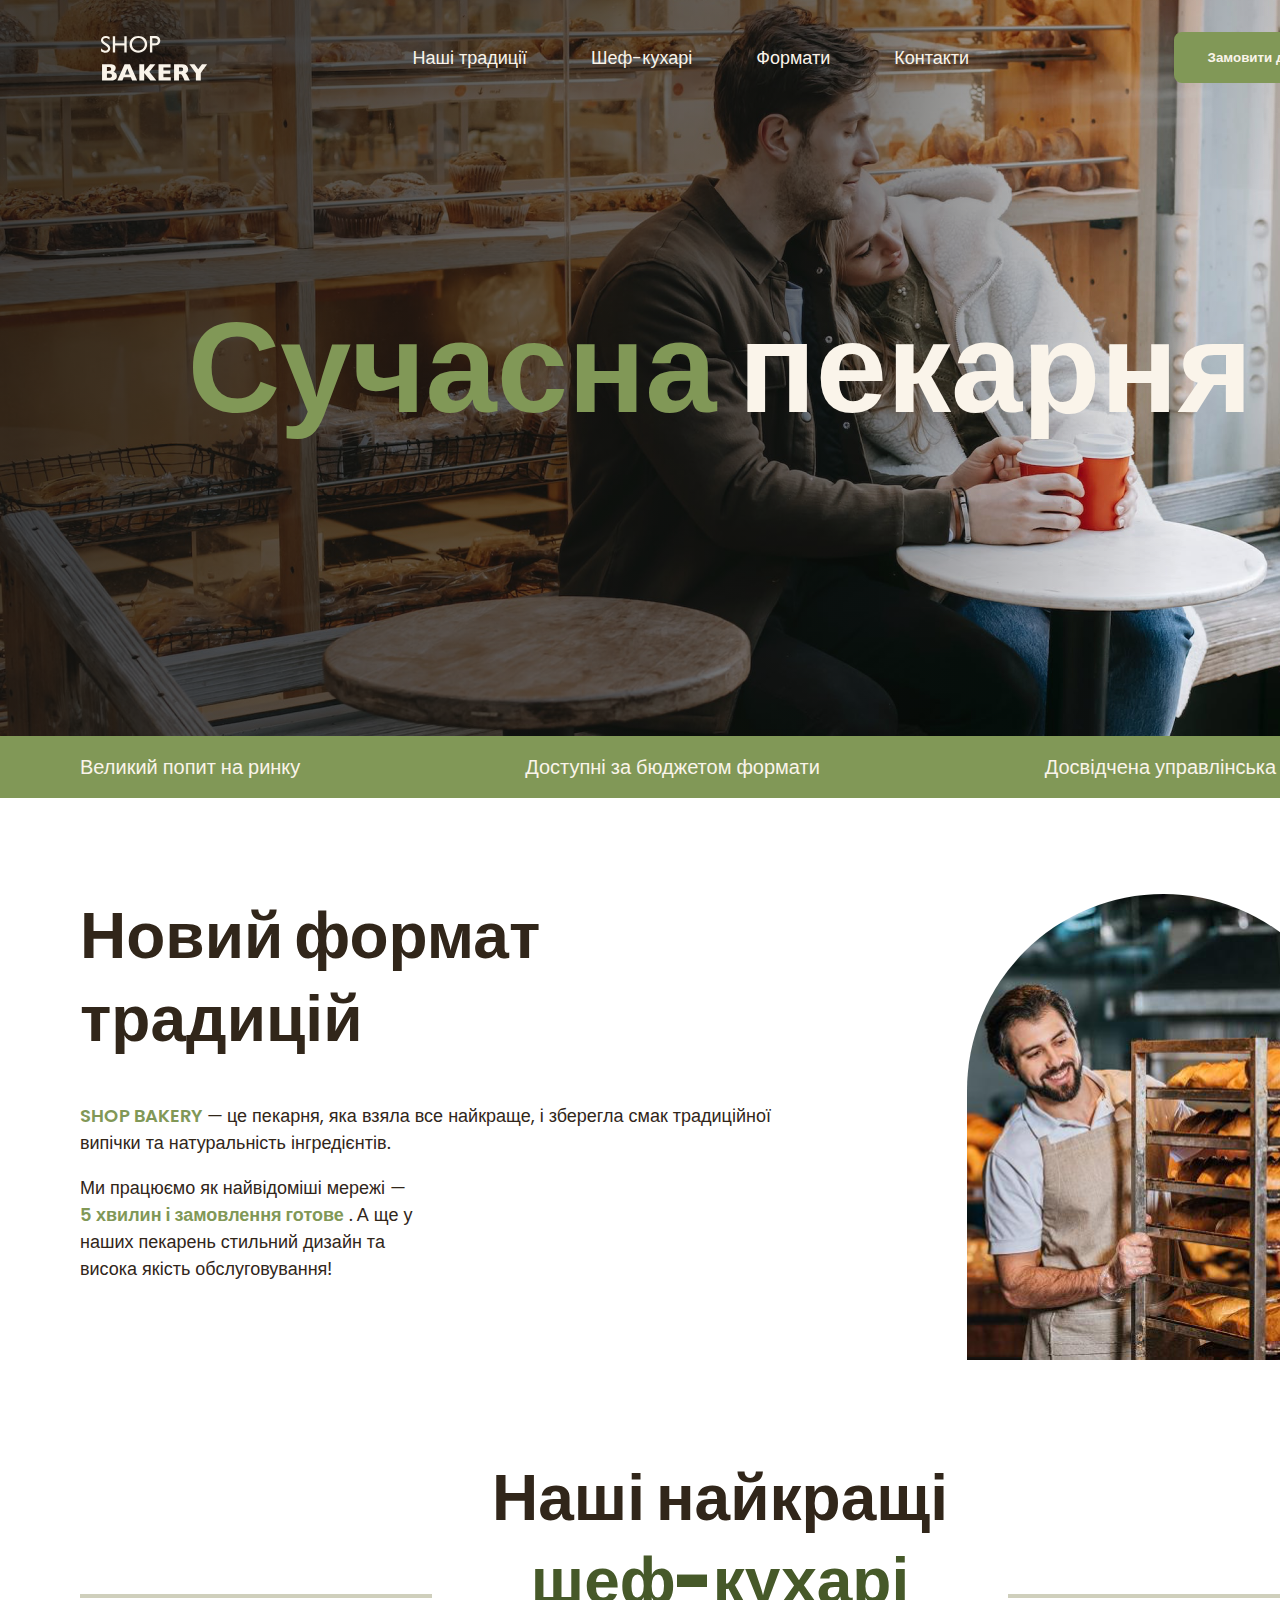
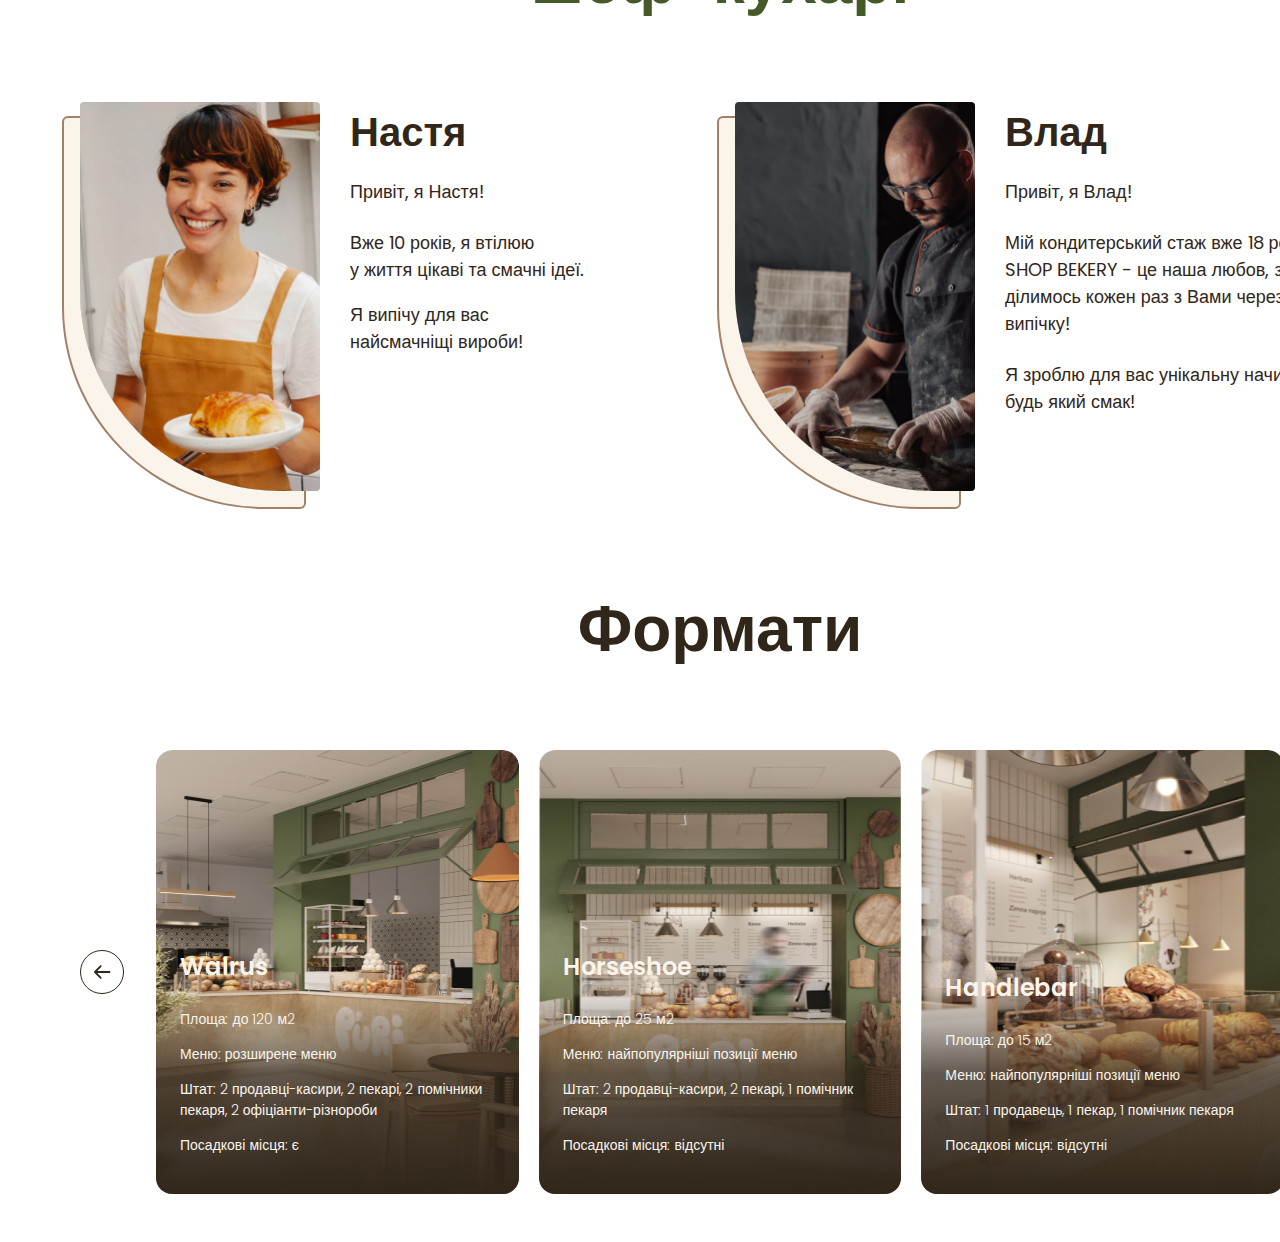
==== index.html @ 6b65de70 "l19 Адаптивность" ====
<!DOCTYPE html>
<html lang="uk">
  <head>
    <meta charset="UTF-8" />
    <meta name="viewport" content="width=device-width, initial-scale=1.0" />
    <title>Сучасна пекарня</title>
    <!-- Styles  -->
    <link rel="stylesheet" href="./css/main.min.css" />
  </head>
  <body>
    <header class="header">
      <div class="container">
        <div class="header__container">
          <nav class="header__nav">
            <a href="/">
              <img src="./images/logo.svg" alt="Логотип Сучmасної пекарні" />
            </a>
            <ul class="header__menu">
              <li>
                <a class="link" href="#traditions-section">Наші традиції</a>
              </li>
              <li><a class="link" href="#chefs-section">Шеф-кухарі</a></li>
              <li><a class="link" href="#format-section">Формати</a></li>
              <li><a class="link" href="#contact-section">Контакти</a></li>
            </ul>
          </nav>
          <button class="header__button button modal-btn-open" type="button">
            Замовити дзвінок
          </button>
          <button class="header__burger menu-btn-open" type="button">
            <svg width="24" height="24">
              <use href="./images/icons.svg#icon-menu"></use>
            </svg>
          </button>
          <div class="mobile-menu">
            <button class="mobile-menu__btn-close menu-btn-close" type="button">
              Close
            </button>
          </div>
        </div>
      </div>
    </header>
    <main>
      <section class="hero-section">
        <div class="container">
          <h1 class="hero-section__title">
            <span class="text-brand">Сучасна</span> пекарня
          </h1>
          <button
            class="hero-section__button button modal-btn-open"
            type="button"
          >
            Замовити дзвінок
          </button>
        </div>
      </section>
      <section class="advantages-section">
        <div class="container">
          <h2 class="visualy-hidden">Наші переваги</h2>
          <ul class="advantages-section__list">
            <li class="advantages-section__item">Великий попит на ринку</li>
            <li class="advantages-section__item">
              Доступні за бюджетом формати
            </li>
            <li class="advantages-section__item">
              Досвідчена управлінська команда
            </li>
          </ul>
        </div>
      </section>
      <section class="traditions-section section" id="traditions-section">
        <div class="container">
          <div class="traditions-section__container">
            <div class="traditions-section__content">
              <h2 class="traditions-section__title section__title">
                Новий формат традицій
              </h2>
              <p>
                <span class="text-brand text-bold text-uppercase"
                  >shop bakery</span
                >
                — це пекарня, яка взяла все найкраще, і зберегла смак
                традиційної випічки та натуральність інгредієнтів.
              </p>
              <p
                class="traditions-section__text traditions-section__text--limited"
              >
                Ми працюємо як найвідоміші мережі —
                <span class="text-brand text-bold"
                  >5 хвилин і замовлення готове</span
                >
                . А ще у наших пекарень стильний дизайн та висока якість
                обслуговування!
              </p>
            </div>
            <img
              class="traditions-section__image"
              srcset="./images/baker-man.jpg 1x, ./images/baker-man@2x.jpg 2x"
              src="./images/baker-man.jpg"
              alt="Чоловік пекар дивиться на батони з посмішкою"
            />
          </div>
        </div>
      </section>

      <section class="chefs-section section" id="chefs-section">
        <div class="container">
          <h2
            class="chefs-section__title section__title section__title--centered"
          >
            Наші найкращі <br />
            <span class="text-brand-dark">шеф-кухарі</span>
          </h2>
          <ul class="chefs-section__list">
            <li class="chefs-section__item">
              <article class="chef-card">
                <img
                  class="chef-card__photo"
                  src="./images/Nastya-chef.jpg"
                  alt="Nastya-chef"
                />
                <div>
                  <h3 class="chef-card__title">Настя</h3>
                  <p class="chef-card__text">Привіт, я Настя!</p>
                  <p>
                    Вже 10 років, я втілюю <br />
                    у життя цікаві та смачні ідеї.
                  </p>
                  <p class="chef-card__text">
                    Я випічу для вас<br />
                    найсмачніщі вироби!
                  </p>
                </div>
              </article>
            </li>

            <li class="chefs-section__item">
              <article class="chef-card">
                <img
                  class="chef-card__photo"
                  src="./images/Vlad-chef.jpg"
                  alt="Vlad-chef"
                />
                <div>
                  <h3 class="chef-card__title">Влад</h3>
                  <p class="chef-card__text">Привіт, я Влад!</p>
                  <p class="chef-card__text">
                    Мій кондитерський стаж вже 18 років. SHOP BEKERY - це наша
                    любов, з якою ми ділимось кожен раз з Вами через нашу
                    випічку!
                  </p>
                  <p class="chef-card__text">
                    Я зроблю для вас унікальну начинку на будь який смак!
                  </p>
                </div>
              </article>
            </li>
          </ul>
        </div>
      </section>
      <section class="formats-section section" id="formats-section">
        <div class="container">
          <h2
            class="formats-section__title section__title section__title--centered"
          >
            Формати
          </h2>
          <div class="formats-section__container">
            <button class="carousel-button" type="button">
              <svg class="carousel-arrow" wigth="32" height="40">
                <use href="./images/icons.svg#icon-arrow"></use>
              </svg>
            </button>
            <ul class="formats-section__list">
              <li class="formats-section__item">
                <article class="format-card">
                  <div class="format-card__container">
                    <img
                      class="format-card__image"
                      src="./images/walrus-format.jpg"
                      alt="walrus-format"
                    />
                  </div>
                  <h3 class="format-card__title" lang="en">Walrus</h3>
                  <div class="format-card__text">
                    <p>Площа: до 120 м2</p>
                    <p>Меню: розширене меню</p>
                    <p>
                      Штат: 2 продавці-касири, 2 пекарі, 2 помічники пекаря, 2
                      офіціанти-різнороби
                    </p>
                    <p>Посадкові місця: є</p>
                  </div>
                </article>
              </li>
              <li class="formats-section__item">
                <article class="format-card">
                  <img
                    class="format-card__image"
                    src="./images/Horseshoe-format.jpg"
                    alt="Horseshoe-format"
                  />
                  <h3 class="format-card__title" lang="en">Horseshoe</h3>
                  <div class="format-card__text">
                    <p>Площа: до 25 м2</p>
                    <p>Меню: найпопулярніші позиції меню</p>
                    <p>Штат: 2 продавці-касири, 2 пекарі, 1 помічник пекаря</p>
                    <p>Посадкові місця: відсутні</p>
                  </div>
                </article>
              </li>
              <li class="formats-section__item">
                <article class="format-card">
                  <img
                    class="format-card__image"
                    src="./images/Handlebar-format.jpg"
                    alt="Handlebar-format"
                  />
                  <h3 class="format-card__title" lang="en">Handlebar</h3>
                  <div class="format-card__text">
                    <p>Площа: до 15 м2</p>
                    <p>Меню: найпопулярніші позиції меню</p>
                    <p>Штат: 1 продавець, 1 пекар, 1 помічник пекаря</p>
                    <p>Посадкові місця: відсутні</p>
                  </div>
                </article>
              </li>
            </ul>
            <button class="carousel-button next" type="button">
              <svg class="carousel-arrow">
                <use href="./images/icons.svg#icon-arrow"></use>
              </svg>
            </button>
          </div>
        </div>
      </section>
      <!-- <section class="contact-section section" id="contact-section">
        <div class="container">
          <div class="contact-section__container">
            <div class="contact-section__form">
              <h2 class="contact-section__title section__title">
                Приєднуйся до мережі пекарен
              </h2>
              <p>Заповни форму, щоб ми звʼязались з тобою!</p>
              <form name="contact-form" autocomplete="off">
                <div class="contact-section__form-field input">
                  <label class="input__label visualy-hidden" for="user-name"
                    >Ім'я</label
                  >
                  <input
                    class="input__control"
                    type="text"
                    name="user-name"
                    id="user-name"
                    placeholder="Ім'я"
                    required
                  />
                </div>
                <div class="contact-section__form-field input">
                  <label class="input__label visualy-hidden" for="user-tel"
                    >Телефон</label
                  >
                  <input
                    class="input__control"
                    type="tel"
                    name="user-tel"
                    id="user-tel"
                    placeholder="Телефон"
                    required
                  />
                </div>

                <div class="contact-section__form-field input">
                  <label class="input__label visualy-hidden" for="user-email"
                    >Електронна пошта</label
                  >
                  <input
                    class="input__control"
                    type="email"
                    name="user-email"
                    id="user-email"
                    placeholder="Електронна пошта"
                    required
                  />
                </div>

                <button class="contact-section__button button" type="submit">
                  Замовити дзвінок
                </button>
                <p class="form-terms">
                  Натискаючи на кнопку я погоджуюсь з
                  <a class="form-terms__link" href="#"
                    >політикою конфіденційності</a
                  >
                </p>
              </form>
            </div>
            <iframe
              class="contact-section__map"
              src="https://www.google.com/maps/embed?pb=!1m18!1m12!1m3!1d2540.1640531314047!2d30.491233500000003!3d50.4566697!2m3!1f0!2f0!3f0!3m2!1i1024!2i768!4f13.1!3m3!1m2!1s0x40d4ce637bfe1717%3A0x5370c2254ad1b952!2z0LLRg9C70LjRhtGPINCh0ZbRh9C-0LLQuNGFINCh0YLRgNGW0LvRjNGG0ZbQsiwgNTQsINCa0LjRl9CyLCAwMjAwMA!5e0!3m2!1suk!2sua!4v1704714041042!5m2!1suk!2sua"
              width="603"
              height="595"
              style="border: 0"
              allowfullscreen=""
              loading="lazy"
              referrerpolicy="no-referrer-when-downgrade"
            ></iframe>
          </div>
        </div>
      </section> -->
    </main>
    <!-- <footer class="footer">
      <div class="container">
        <div class="footer-container">
          <nav class="footer-nav">
            <div class="footer-logo">
              <a href="#">
                <img src="./images/logo.svg" alt="Логотип Сучасної пекарні" />
              </a>
            </div>

            <ul class="footer-menu">
              <li>
                <a class="link" href="#traditions-section">Наші традиції</a>
              </li>
              <li><a class="link" href="#chefs-section">Шеф-кухарі</a></li>
              <li><a class="link" href="#format-section">Формати</a></li>
              <li><a class="link" href="#contact-section">Контакти</a></li>
            </ul>
          </nav>
          <address class="footer-address">
            <ul class="addres-list">
              <li>
                <a class="address-link" href="tel:+380960000007"
                  >+ 38 (096) 000 00 07</a
                >
              </li>
              <li>
                <a class="address-link" href="mailto:shopbakery@gmail.com"
                  >shopbakery@gmail.com</a
                >
              </li>
              <li>
                <a
                  class="address-link"
                  href="https://maps.app.goo.gl/PXU4t8xw4xwvBnFk7"
                  target="_blank"
                >
                  Україна, м. Київ, вул. Січових Стрільців 54
                </a>
              </li>
              <li>
                <a href="#">
                  <svg class="adress-icon" width="32" height="32">
                    <use href="./images/icons.svg#icon-facebook"></use>
                  </svg>
                </a>
                <a href="#">
                  <svg class="adress-icon" width="32" height="32">
                    <use href="./images/icons.svg#icon-instagram"></use>
                  </svg>
                </a>
              </li>
            </ul>
            <div class="address-info">
              <a class="address-link" href="#" target="_blank"
                >Політика конфіденційності</a
              >
              <p class="addres-copyright">&copy; 2022 Дані захищені</p>
            </div>
          </address>
        </div>
      </div>
    </footer> -->

    <div class="backdrop is-hidden">
      <div class="modal">
        <button class="modal__btn-close modal-btn-close" type="button">
          Close
        </button>
        <h2>Замовити дзвінок</h2>
        <p>Залишіть заявку та наш спеціаліст зв'яжеться з Вами!</p>
        <form name="modal-form" autocomplete="off">
          <div class="modal__form-field input">
            <label class="input__label visualy-hidden" for="user-name"
              >Ім'я</label
            >
            <input
              class="input__control"
              type="text"
              name="user-name"
              id="user-name"
              placeholder="Ім'я"
              required
            />
          </div>
          <div class="modal__form-field input">
            <label class="input__label visualy-hidden" for="user-tel"
              >Телефон</label
            >
            <input
              class="input__control"
              type="tel"
              name="user-tel"
              id="user-tel"
              placeholder="Телефон"
              required
              pattern="^\+[0-9]{12}"
            />
          </div>

          <div class="modal__form-field input">
            <label class="input__label visualy-hidden" for="user-email"
              >Електронна пошта</label
            >
            <input
              class="input__control"
              type="email"
              name="user-email"
              id="user-email"
              placeholder="Електронна пошта"
              required
            />
          </div>

          <button class="modal__button button" type="submit">
            Замовити дзвінок
          </button>
          <p class="form-terms">
            Натискаючи на кнопку я погоджуюсь з
            <a class="form-terms__link" href="#">політикою конфіденційності</a>
          </p>
        </form>
      </div>
    </div>
    <script src="./js/modal.js"></script>
    <script src="./js/mobile-menu.js"></script>
    <script src="./js/formats-slider.js"></script>
  </body>
</html>
<!-- Образец checkbox
          <div class="checkbox">
            <input
              class="checkbox-input visualy-hidden"
              type="checkbox"
              id="terms-conditions"
              name="terms-conditions"
            />
            <label class="checkbox-label" for="terms-conditions"
              >Я точно погоджуюсь з політикою конфіденційності
            </label>
          </div> -->
---- css/main.min.css ----
@font-face{font-display:swap;font-family:"Poppins";font-weight:300;src:url("../fonts/poppins-v20-latin-300.woff2") format("woff2")}@font-face{font-display:swap;font-family:"Poppins";font-weight:400;src:url("../fonts/poppins-v20-latin-regular.woff2") format("woff2")}@font-face{font-display:swap;font-family:"Poppins";font-weight:600;src:url("../fonts/poppins-v20-latin-600.woff2") format("woff2")}@font-face{font-display:swap;font-family:"Poppins";font-weight:900;src:url("../fonts/poppins-v20-latin-900.woff2") format("woff2")}.text-brand{color:var(--color-brand-normal)}.text-brand-dark{color:var(--color-brand-dark)}.text-bold{font-weight:600}.text-uppercase{text-transform:uppercase}.visualy-hidden{position:absolute;left:-10000px;top:auto;width:1px;height:1px;overflow:hidden}:root{--color-brand-normal: #819857;--color-brand-light: #cfcfbc;--color-brand-dark: #465929;--color-primary-dark: #31261a;--color-primary-light: #faf4ea;--color-secondary-dark: #a18268}*,*::after,*::before{-webkit-box-sizing:border-box;box-sizing:border-box}body{color:var(--color-primary-dark);border-color:var(--color-primary-light);font-family:"Poppins",sans-serif;font-size:16px;font-weight:300;line-height:1.5;margin:0}body img{display:block;max-width:100%;height:auto}@media screen and (min-width: 1280px){body{font-size:18px;font-weight:400}}h1,h2,h3,h4,h5,h6,p{margin-top:0}a{display:inline-block}address{font-style:normal}ul{list-style-type:none;padding:0;margin:0}.button{display:block;padding:16px 32px;color:var(--color-primary-light);font-weight:600;background-color:var(--color-brand-normal);border:2px solid var(--color-brand-normal);border-radius:8px;cursor:pointer}.button:hover{color:var(--color-brand-dark);background-color:var(--color-primary-light)}@media screen and (min-width: 768px){.button{padding:16px 32px}}.carousel-button{width:44px;height:44px;display:-webkit-box;display:-ms-flexbox;display:flex;-webkit-box-align:center;-ms-flex-align:center;align-items:center;-webkit-box-pack:center;-ms-flex-pack:center;justify-content:center;-ms-flex-negative:0;flex-shrink:0;fill:var(--color-primary-dark);background-color:rgba(0,0,0,0);border-radius:50%;border:1px solid var(--color-primary-dark);cursor:pointer;padding:0}.carousel-button:hover{fill:var(--color-primary-light);background-color:var(--color-primary-dark)}.carousel-button.next{-webkit-transform:rotate(0.5turn);transform:rotate(0.5turn)}.chef-card{display:-webkit-box;display:-ms-flexbox;display:flex;-webkit-box-align:start;-ms-flex-align:start;align-items:flex-start;gap:16px}@media screen and (min-width: 1280px){.chef-card{gap:30px}}.chef-card__photo{width:140px;border-radius:4px 4px 4px 200px;-webkit-box-shadow:-10px 10px 0 0 var(--color-primary-light),-10px 10px 0 2px var(--color-secondary-dark);box-shadow:-10px 10px 0 0 var(--color-primary-light),-10px 10px 0 2px var(--color-secondary-dark)}@media screen and (min-width: 1280px){.chef-card__photo{width:240px;-webkit-box-shadow:-16px 16px 0 0 var(--color-primary-light),-16px 16px 0 2px var(--color-secondary-dark);box-shadow:-16px 16px 0 0 var(--color-primary-light),-16px 16px 0 2px var(--color-secondary-dark)}}.chef-card__title{margin-bottom:16px;font-size:24px;font-weight:600}@media screen and (min-width: 768px){.chef-card__title{font-size:40px}}.chef-card__text{font-size:14px;margin-bottom:24px}@media screen and (min-width: 768px){.chef-card__text{font-size:18px}}.chef-card__text:last-child{margin-bottom:0}.format-card{position:relative;display:-webkit-box;display:-ms-flexbox;display:flex;-webkit-box-orient:vertical;-webkit-box-direction:normal;-ms-flex-direction:column;flex-direction:column;-webkit-box-pack:end;-ms-flex-pack:end;justify-content:flex-end;height:444px;padding:24px;border-radius:16px;background-image:-webkit-gradient(linear, left top, left bottom, color-stop(55.21%, rgba(49, 38, 26, 0)), color-stop(72.92%, rgba(46, 35, 24, 0.71)), to(var(--color-primary-dark)));background-image:linear-gradient(180deg, rgba(49, 38, 26, 0) 55.21%, rgba(46, 35, 24, 0.71) 72.92%, var(--color-primary-dark) 100%);overflow:hidden}.format-card__image{position:absolute;top:0;left:0;width:100%;height:100%;z-index:-1}.format-card__title{color:var(--color-primary-light);font-size:24px;font-weight:600}.format-card__text{font-size:14px;font-weight:300;color:var(--color-primary-light)}.input{position:relative}.input__label{position:absolute;left:42px;top:16px}.input__control{padding:16px 42px;width:100%;font-size:16px;line-height:1.17;border-radius:8px;border:1px solid var(--color-secondary-dark);background-color:rgba(0,0,0,0)}.input:focus{border-color:var(--color-brand-normal);outline:none}.input::-webkit-input-placeholder{color:var(--color-secondary-dark);font-size:16px;line-height:1.17}.input::-moz-placeholder{color:var(--color-secondary-dark);font-size:16px;line-height:1.17}.input:-ms-input-placeholder{color:var(--color-secondary-dark);font-size:16px;line-height:1.17}.input::-ms-input-placeholder{color:var(--color-secondary-dark);font-size:16px;line-height:1.17}.input::placeholder{color:var(--color-secondary-dark);font-size:16px;line-height:1.17}.input:focus::-webkit-input-placeholder{color:var(--color-primary-dark)}.input:focus::-moz-placeholder{color:var(--color-primary-dark)}.input:focus:-ms-input-placeholder{color:var(--color-primary-dark)}.input:focus::-ms-input-placeholder{color:var(--color-primary-dark)}.input:focus::placeholder{color:var(--color-primary-dark)}.link{color:var(--color-primary-light);text-decoration:none;-webkit-transition:color .3s;transition:color .3s}.link:hover{color:var(--color-brand-normal)}.advantages-section{padding:16px 0}@media screen and (min-width: 768px){.advantages-section{background-color:var(--color-brand-normal)}}.advantages-section__list{display:-webkit-box;display:-ms-flexbox;display:flex;-webkit-box-orient:vertical;-webkit-box-direction:normal;-ms-flex-direction:column;flex-direction:column;gap:16px;background-color:var(--color-brand-light);border-radius:24px;padding:24px 40px}@media screen and (min-width: 768px){.advantages-section__list{-webkit-box-orient:horizontal;-webkit-box-direction:normal;-ms-flex-direction:row;flex-direction:row;-webkit-box-pack:justify;-ms-flex-pack:justify;justify-content:space-between;gap:40px;background-color:rgba(0,0,0,0);border-radius:0;padding:0}}.advantages-section__item{color:var(--color-primary-dark);font-size:14px;font-weight:300}@media screen and (min-width: 768px){.advantages-section__item{color:var(--color-primary-light);font-size:20px}}.chefs-section__title{position:relative;margin:0 auto 24px}@media screen and (min-width: 1280px){.chefs-section__title{margin-bottom:80px}}.chefs-section__title::after,.chefs-section__title::before{display:none;position:absolute;bottom:24px;width:352px;border:2px solid var(--color-brand-light);content:""}@media screen and (min-width: 1280px){.chefs-section__title::after,.chefs-section__title::before{display:block}}.chefs-section__title::before{left:0}.chefs-section__title::after{right:0}.chefs-section__list{display:-webkit-box;display:-ms-flexbox;display:flex;-webkit-box-orient:vertical;-webkit-box-direction:normal;-ms-flex-direction:column;flex-direction:column;-ms-flex-wrap:wrap;flex-wrap:wrap;gap:20px}@media screen and (min-width: 768px){.chefs-section__list{gap:40px 30px;-webkit-box-orient:horizontal;-webkit-box-direction:normal;-ms-flex-direction:row;flex-direction:row}}@media screen and (min-width: 768px){.chefs-section__item{-ms-flex-preferred-size:calc((100% - 30px)/2);flex-basis:calc((100% - 30px)/2)}}.contact-section{padding-bottom:96px}.contact-section__container{display:-webkit-box;display:-ms-flexbox;display:flex;gap:32px}.contact-section__title{margin-bottom:16px}.contact-section__form-field{margin-bottom:24px}.contact-section__button{display:block;margin:0 auto 16px}.contact-section__map{-ms-flex-negative:0;flex-shrink:0;border:none;border-radius:16px}.container{width:100%;max-width:1288px;margin:0 80px}.footer{position:relative;background-color:var(--color-primary-dark);background-image:url("../images/footer-background.png");background-repeat:no-repeat;background-size:cover;background-position:center;padding:32px 0}.footer::before,.footer::after{position:absolute;background-repeat:no-repeat;bottom:0;content:""}.footer::before{width:180px;height:130px;left:0;background-image:url("../images/decor-bread-small.png")}.footer::after{width:380px;height:190px;right:0;background-image:url("../images/decor-bread-large.png")}.footer-container{display:-webkit-box;display:-ms-flexbox;display:flex;gap:20px}.footer-nav{display:-webkit-box;display:-ms-flexbox;display:flex;-ms-flex-preferred-size:50%;flex-basis:50%;gap:20px}.footer-logo,.footer-menu{-webkit-box-flex:1;-ms-flex-positive:1;flex-grow:1}.addres-list,.addres-info{-webkit-box-flex:1;-ms-flex-positive:1;flex-grow:1}.footer-address{display:-webkit-box;display:-ms-flexbox;display:flex;-ms-flex-preferred-size:50%;flex-basis:50%;gap:20px}.address-link{color:var(--color-primary-light);font-size:16px;font-weight:300;text-decoration:none}.address-link:hover{color:var(--color-brand-normal)}.adress-icon{fill:var(--color-primary-light)}.adress-icon:hover{fill:var(--color-brand-normal);stroke:blue}.addres-copyright{font-size:14px;color:var(--color-primary-light)}.form-terms{margin:0 auto;max-width:220px;text-align:center;font-size:12px;font-weight:500;line-height:1.46}.form-terms__link{color:var(--color-primary-dark);text-underline-offset:2px}.formats-section__container{display:-webkit-box;display:-ms-flexbox;display:flex;-webkit-box-align:center;-ms-flex-align:center;align-items:center;gap:32px}.formats-section__title{margin-bottom:80px}.formats-section__list{display:-webkit-box;display:-ms-flexbox;display:flex;-ms-flex-wrap:wrap;flex-wrap:wrap;gap:20px}.formats-section__item{-ms-flex-preferred-size:calc((100% - 40px)/3);flex-basis:calc((100% - 40px)/3)}.header{position:absolute;top:0;left:0;width:100%;padding-top:16px;padding-left:20px}@media screen and (min-width: 1280px){.header{padding-top:32px}}.header__container{display:-webkit-box;display:-ms-flexbox;display:flex;-webkit-box-align:center;-ms-flex-align:center;align-items:center;gap:40px}.header__nav{display:-webkit-box;display:-ms-flexbox;display:flex;-webkit-box-align:center;-ms-flex-align:center;align-items:center;-webkit-box-flex:1;-ms-flex-positive:1;flex-grow:1;gap:40px}.header__menu{display:none}@media screen and (min-width: 1280px){.header__menu{display:-webkit-box;display:-ms-flexbox;display:flex;gap:64px;-webkit-box-flex:1;-ms-flex-positive:1;flex-grow:1;-webkit-box-pack:center;-ms-flex-pack:center;justify-content:center}}.header__button{display:none}@media screen and (min-width: 1280px){.header__button{display:block}}.header__burger{background-color:rgba(0,0,0,0);border:none;width:24px;height:24px;padding:0;fill:var(--color-primary-light);padding-right:8%}@media screen and (min-width: 1280px){.header__burger{display:none}}.hero-section{padding:124px 0;background-image:linear-gradient(103deg, rgba(18, 18, 17, 0.78) 2.03%, rgba(18, 18, 17, 0.6) 58.46%, rgba(18, 18, 17, 0) 90.36%),url("../images/hero-section-background.jpg");background-repeat:no-repeat;background-position:center top;background-size:cover}@media screen and (min-width: 1280px){.hero-section{padding:272px 0}}@media screen and (min-device-pixel-retio: 2),(-webkit-min-device-pixel-ratio: 2),(min-resolution: 192dpi),(min-resolution: 2dppx){.hero-section{background-image:linear-gradient(103deg, rgba(18, 18, 17, 0.78) 2.03%, rgba(18, 18, 17, 0.6) 58.46%, rgba(18, 18, 17, 0) 90.36%),url("../images/hero-section-background@2x.jpg")}}.hero-section__title{margin-bottom:48px;color:var(--color-primary-light);text-align:center;font-size:67px;line-height:1;font-weight:900}@media screen and (min-width: 1280px){.hero-section__title{font-size:128px;line-height:1.5;margin-bottom:0}}.hero-section__button{margin:0 auto}@media screen and (min-width: 1280px){.hero-section__button{display:none}}.mobile-menu{position:fixed;top:0;left:0;width:100%;height:100%;background-color:var(--color-primary-light);-webkit-transform:translateX(100%);transform:translateX(100%);-webkit-transition:.3s;transition:.3s}.mobile-menu.is-open{-webkit-transform:translateX(0);transform:translateX(0)}.mobile-menu__btn-close{position:absolute;top:16px;right:24px}.backdrop{position:fixed;top:0;left:0;right:0;bottom:0;display:-webkit-box;display:-ms-flexbox;display:flex;-webkit-box-align:center;-ms-flex-align:center;align-items:center;-webkit-box-pack:center;-ms-flex-pack:center;justify-content:center;padding:20px 0;background-color:rgba(0,0,0,.5);-webkit-transition:opacity .3s,visibility .3s;transition:opacity .3s,visibility .3s}.backdrop.is-hidden{opacity:0;visibility:hidden;pointer-events:none}.modal{position:relative;width:100%;max-width:880px;height:100%;max-height:880px;background-color:var(--color-primary-light);border-radius:32px;padding:128px;overflow-y:auto}.modal__btn-close{position:absolute;top:40px;right:40px}.modal__form-field{margin-bottom:32px}.modal__button{margin:0 auto 24px}.modal::after{position:absolute;width:180px;height:240px;bottom:0;right:10px;-webkit-transform:rotate(-15.05deg);transform:rotate(-15.05deg);content:"";background-image:url("../images/decor-bread-shtamp.png")}.section{padding:20px 0}@media screen and (min-width: 768px){.section{padding:48px 0}}.section__title{font-size:32px;font-weight:900;line-height:1.5}@media screen and (min-width: 768px){.section__title{font-size:64px;line-height:1.3}}.section__title--centered{text-align:center}.traditions-section{padding-top:40px}@media screen and (min-width: 768px){.traditions-section{padding-top:96px}}.traditions-section__container{display:-webkit-box;display:-ms-flexbox;display:flex;-webkit-box-pack:justify;-ms-flex-pack:justify;justify-content:space-between;gap:40px;-webkit-box-align:start;-ms-flex-align:start;align-items:flex-start}.traditions-section__content{max-width:710px}.traditions-section__title{margin-bottom:42px}.traditions-section__image{display:none;border-radius:400px 400px 0px 0px}@media screen and (min-width: 768px){.traditions-section__image{display:block}}.traditions-section__text--limited{max-width:340px}/*# sourceMappingURL=main.min.css.map */
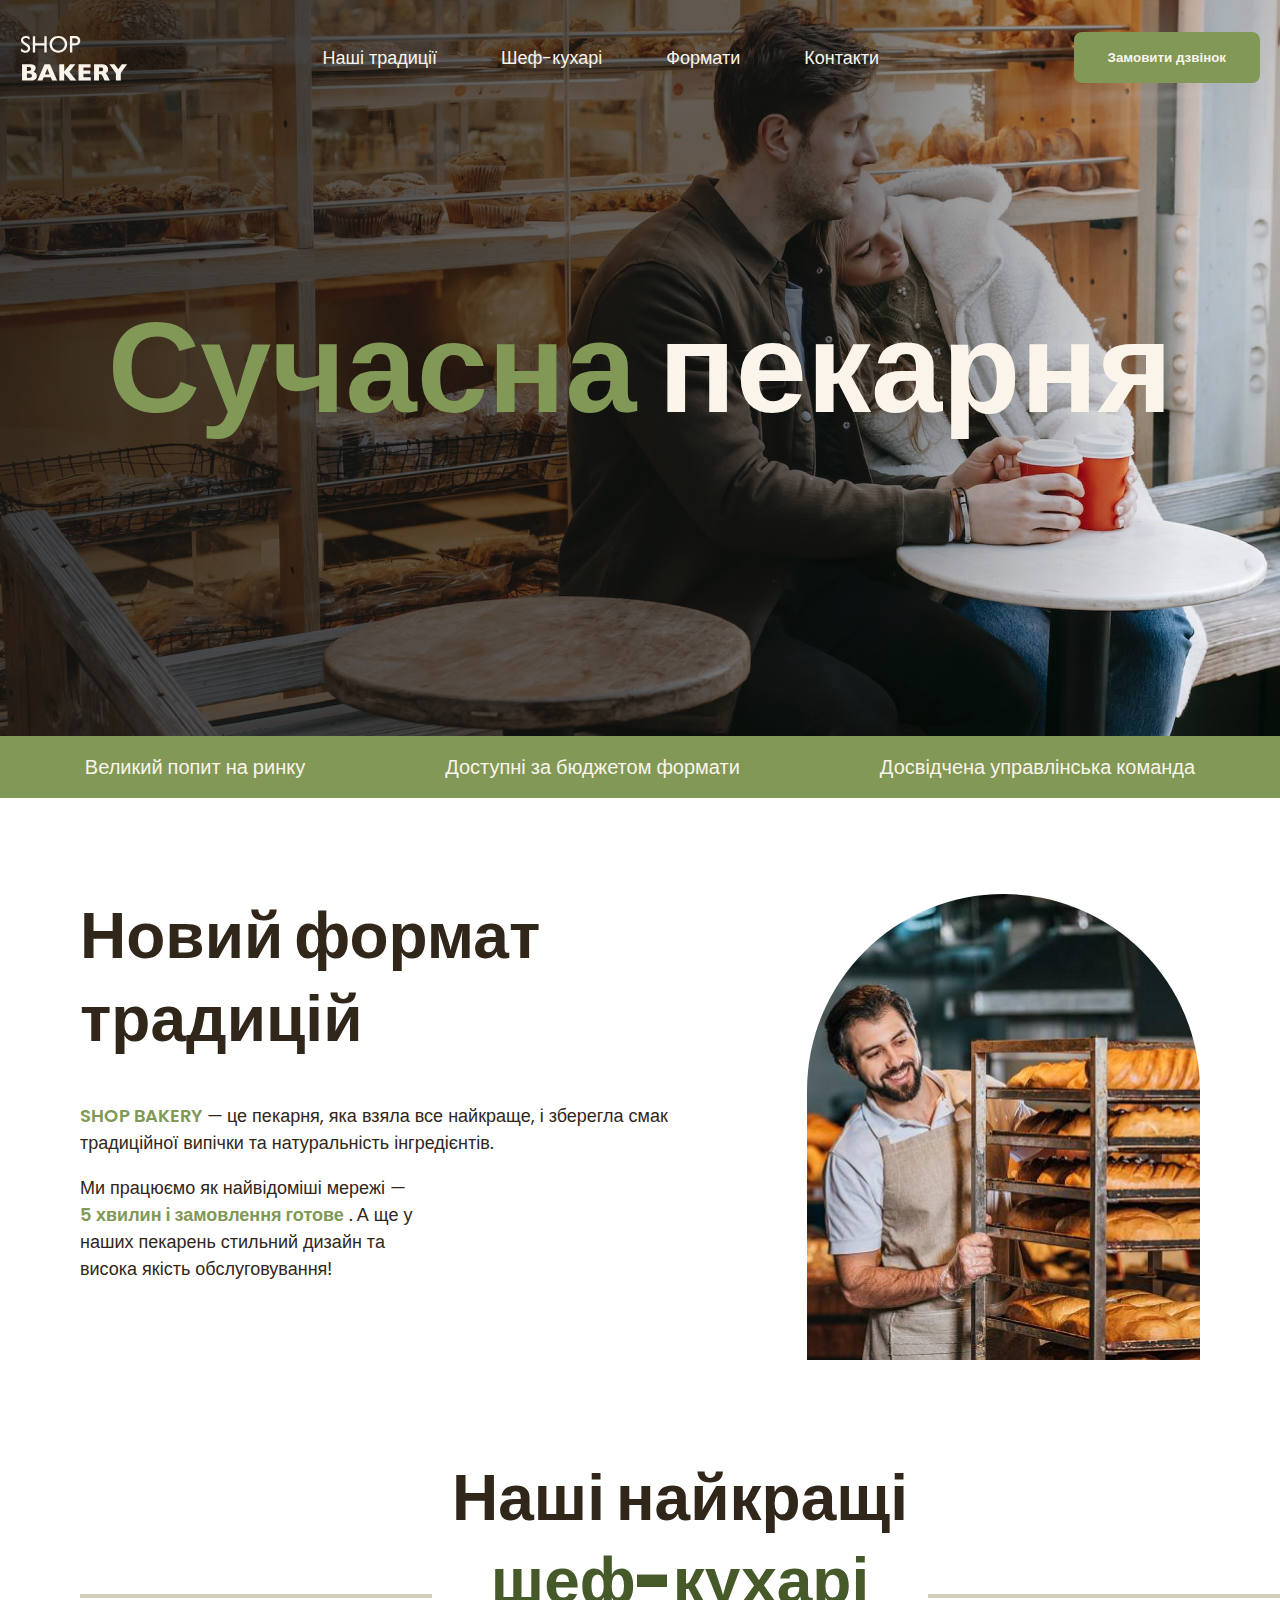
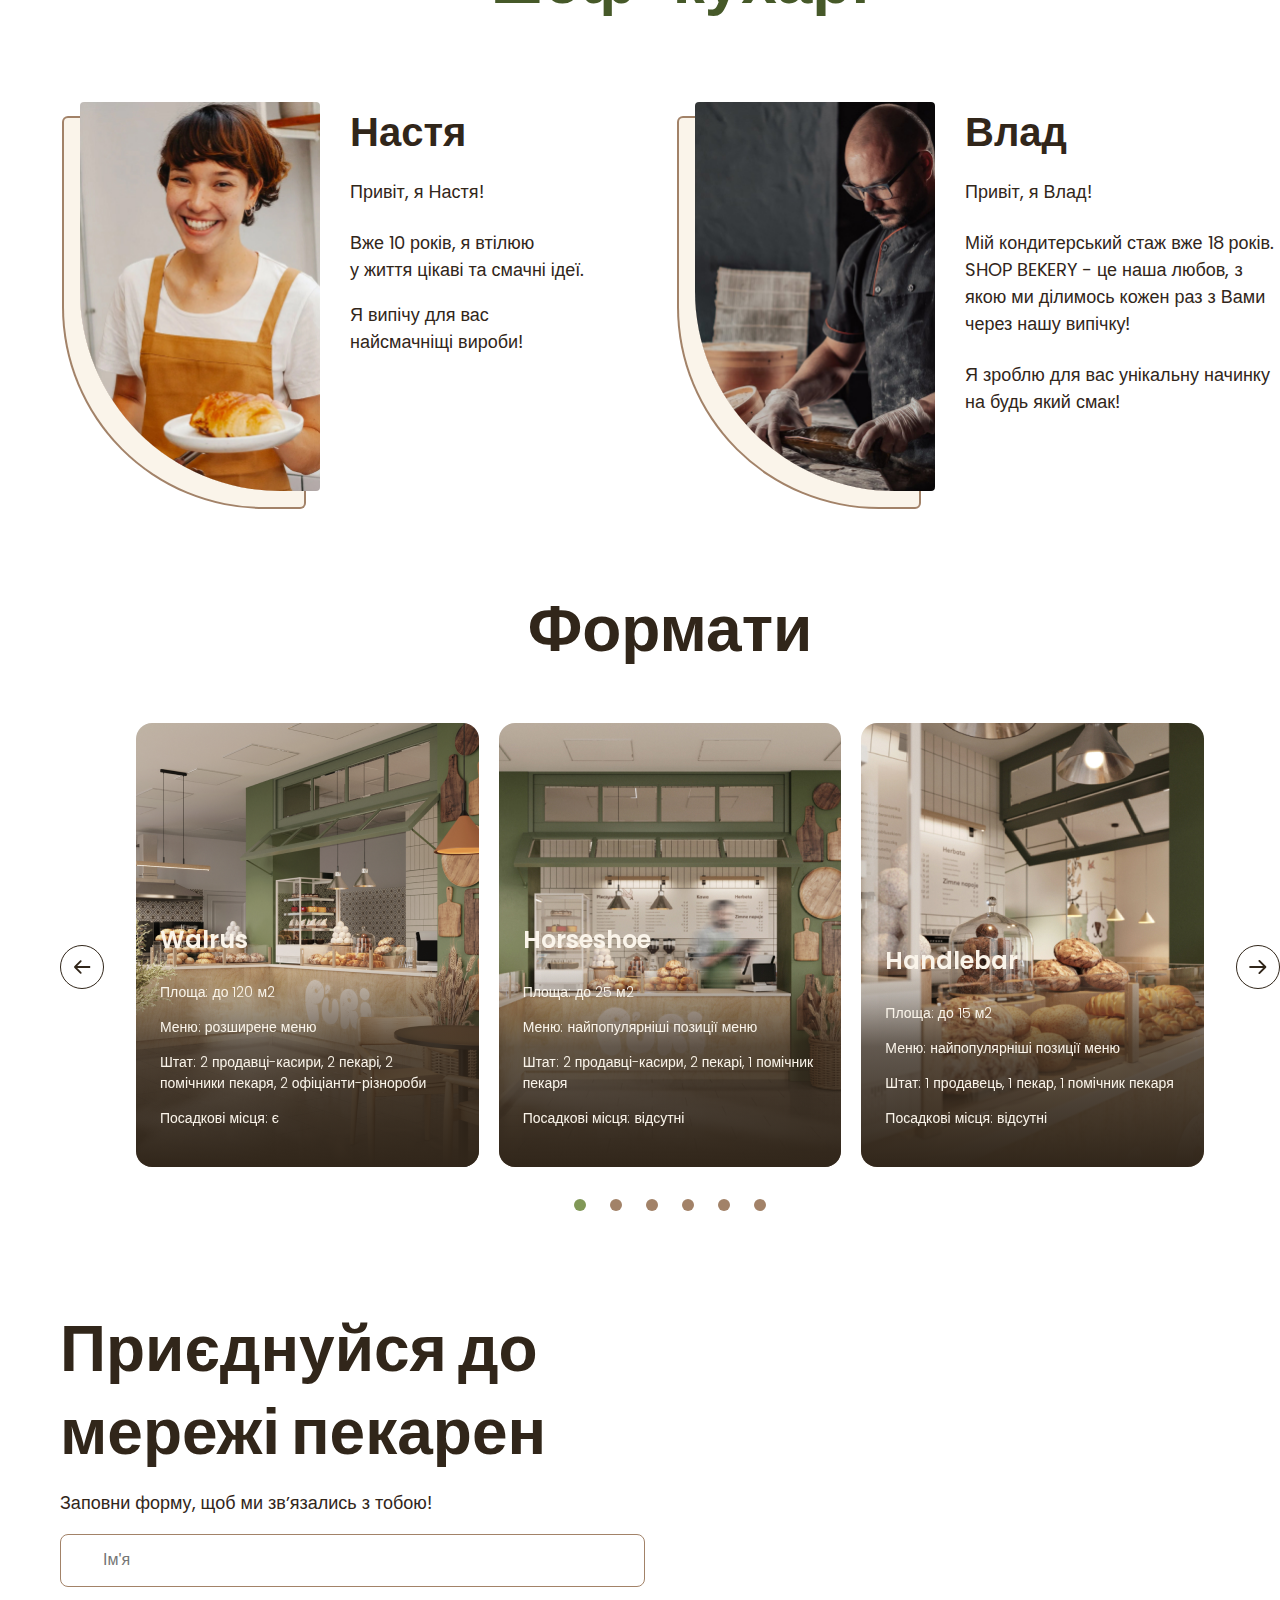
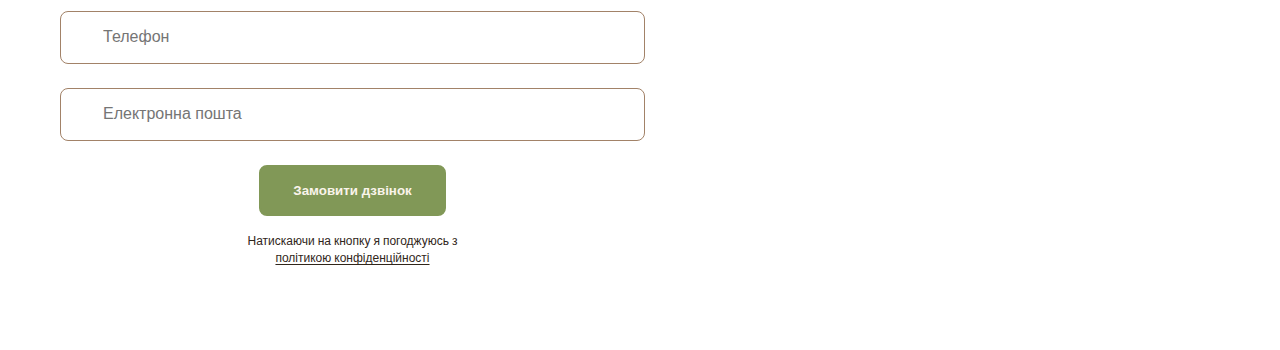
==== commit 9189b126: "L18 адаптивность до футера" ====
--- a/index.html
+++ b/index.html
@@ -6,6 +6,10 @@
     <title>Сучасна пекарня</title>
     <!-- Styles  -->
     <link rel="stylesheet" href="./css/main.min.css" />
+    <link
+      rel="stylesheet"
+      href="https://cdn.jsdelivr.net/npm/swiper@11/swiper-bundle.min.css"
+    />
   </head>
   <body>
     <header class="header">
@@ -104,7 +108,7 @@
       </section>
 
       <section class="chefs-section section" id="chefs-section">
-        <div class="container">
+        <div class="container container__cs">
           <h2
             class="chefs-section__title section__title section__title--centered"
           >
@@ -159,74 +163,145 @@
         </div>
       </section>
       <section class="formats-section section" id="formats-section">
-        <div class="container">
+        <div class="container container__format">
           <h2
             class="formats-section__title section__title section__title--centered"
           >
             Формати
           </h2>
-          <div class="formats-section__container">
-            <button class="carousel-button" type="button">
+          <div class="formats-section__slider">
+            <button
+              class="formats-section__button carousel-button prev"
+              type="button"
+            >
               <svg class="carousel-arrow" wigth="32" height="40">
                 <use href="./images/icons.svg#icon-arrow"></use>
               </svg>
             </button>
-            <ul class="formats-section__list">
-              <li class="formats-section__item">
-                <article class="format-card">
-                  <div class="format-card__container">
+            <div class="formats-section__container swiper-container">
+              <ul class="formats-section__list swiper-wrapper">
+                <li class="swiper-slide">
+                  <article class="format-card">
+                    <div class="format-card__container">
+                      <img
+                        class="format-card__image"
+                        src="./images/walrus-format.jpg"
+                        alt="walrus-format"
+                      />
+                    </div>
+                    <h3 class="format-card__title" lang="en">Walrus</h3>
+                    <div class="format-card__text">
+                      <p>Площа: до 120 м2</p>
+                      <p>Меню: розширене меню</p>
+                      <p>
+                        Штат: 2 продавці-касири, 2 пекарі, 2 помічники пекаря, 2
+                        офіціанти-різнороби
+                      </p>
+                      <p>Посадкові місця: є</p>
+                    </div>
+                  </article>
+                </li>
+                <li class="swiper-slide">
+                  <article class="format-card">
                     <img
                       class="format-card__image"
-                      src="./images/walrus-format.jpg"
-                      alt="walrus-format"
+                      src="./images/Horseshoe-format.jpg"
+                      alt="Horseshoe-format"
                     />
-                  </div>
-                  <h3 class="format-card__title" lang="en">Walrus</h3>
-                  <div class="format-card__text">
-                    <p>Площа: до 120 м2</p>
-                    <p>Меню: розширене меню</p>
-                    <p>
-                      Штат: 2 продавці-касири, 2 пекарі, 2 помічники пекаря, 2
-                      офіціанти-різнороби
-                    </p>
-                    <p>Посадкові місця: є</p>
-                  </div>
-                </article>
-              </li>
-              <li class="formats-section__item">
-                <article class="format-card">
-                  <img
-                    class="format-card__image"
-                    src="./images/Horseshoe-format.jpg"
-                    alt="Horseshoe-format"
-                  />
-                  <h3 class="format-card__title" lang="en">Horseshoe</h3>
-                  <div class="format-card__text">
-                    <p>Площа: до 25 м2</p>
-                    <p>Меню: найпопулярніші позиції меню</p>
-                    <p>Штат: 2 продавці-касири, 2 пекарі, 1 помічник пекаря</p>
-                    <p>Посадкові місця: відсутні</p>
-                  </div>
-                </article>
-              </li>
-              <li class="formats-section__item">
-                <article class="format-card">
-                  <img
-                    class="format-card__image"
-                    src="./images/Handlebar-format.jpg"
-                    alt="Handlebar-format"
-                  />
-                  <h3 class="format-card__title" lang="en">Handlebar</h3>
-                  <div class="format-card__text">
-                    <p>Площа: до 15 м2</p>
-                    <p>Меню: найпопулярніші позиції меню</p>
-                    <p>Штат: 1 продавець, 1 пекар, 1 помічник пекаря</p>
-                    <p>Посадкові місця: відсутні</p>
-                  </div>
-                </article>
-              </li>
-            </ul>
-            <button class="carousel-button next" type="button">
+                    <h3 class="format-card__title" lang="en">Horseshoe</h3>
+                    <div class="format-card__text">
+                      <p>Площа: до 25 м2</p>
+                      <p>Меню: найпопулярніші позиції меню</p>
+                      <p>
+                        Штат: 2 продавці-касири, 2 пекарі, 1 помічник пекаря
+                      </p>
+                      <p>Посадкові місця: відсутні</p>
+                    </div>
+                  </article>
+                </li>
+                <li class="swiper-slide">
+                  <article class="format-card">
+                    <img
+                      class="format-card__image"
+                      src="./images/Handlebar-format.jpg"
+                      alt="Handlebar-format"
+                    />
+                    <h3 class="format-card__title" lang="en">Handlebar</h3>
+                    <div class="format-card__text">
+                      <p>Площа: до 15 м2</p>
+                      <p>Меню: найпопулярніші позиції меню</p>
+                      <p>Штат: 1 продавець, 1 пекар, 1 помічник пекаря</p>
+                      <p>Посадкові місця: відсутні</p>
+                    </div>
+                  </article>
+                </li>
+                <li class="swiper-slide">
+                  <article class="format-card">
+                    <div class="format-card__container">
+                      <img
+                        class="format-card__image"
+                        src="./images/walrus-format.jpg"
+                        alt="walrus-format"
+                      />
+                    </div>
+                    <h3 class="format-card__title" lang="en">Walrus</h3>
+                    <div class="format-card__text">
+                      <p>Площа: до 120 м2</p>
+                      <p>Меню: розширене меню</p>
+                      <p>
+                        Штат: 2 продавці-касири, 2 пекарі, 2 помічники пекаря, 2
+                        офіціанти-різнороби
+                      </p>
+                      <p>Посадкові місця: є</p>
+                    </div>
+                  </article>
+                </li>
+                <li class="swiper-slide">
+                  <article class="format-card">
+                    <img
+                      class="format-card__image"
+                      src="./images/Horseshoe-format.jpg"
+                      alt="Horseshoe-format"
+                    />
+                    <h3 class="format-card__title" lang="en">Horseshoe</h3>
+                    <div class="format-card__text">
+                      <p>Площа: до 25 м2</p>
+                      <p>Меню: найпопулярніші позиції меню</p>
+                      <p>
+                        Штат: 2 продавці-касири, 2 пекарі, 1 помічник пекаря
+                      </p>
+                      <p>Посадкові місця: відсутні</p>
+                    </div>
+                  </article>
+                </li>
+                <li class="swiper-slide">
+                  <article class="format-card">
+                    <img
+                      class="format-card__image"
+                      src="./images/Handlebar-format.jpg"
+                      alt="Handlebar-format"
+                    />
+                    <h3 class="format-card__title" lang="en">Handlebar</h3>
+                    <div class="format-card__text">
+                      <p>Площа: до 15 м2</p>
+                      <p>Меню: найпопулярніші позиції меню</p>
+                      <p>Штат: 1 продавець, 1 пекар, 1 помічник пекаря</p>
+                      <p>Посадкові місця: відсутні</p>
+                    </div>
+                  </article>
+                </li>
+              </ul>
+              <div class="pagination">
+                <span class="pagination-button"></span>
+                <span class="pagination-button"></span>
+                <span class="pagination-button"></span>
+                <span class="pagination-button"></span>
+              </div>
+            </div>
+            <button
+              class="formats-section__button carousel-button next"
+              type="button"
+            >
               <svg class="carousel-arrow">
                 <use href="./images/icons.svg#icon-arrow"></use>
               </svg>
@@ -234,8 +309,8 @@
           </div>
         </div>
       </section>
-      <!-- <section class="contact-section section" id="contact-section">
-        <div class="container">
+      <section class="contact-section section" id="contact-section">
+        <div class="container container__format">
           <div class="contact-section__container">
             <div class="contact-section__form">
               <h2 class="contact-section__title section__title">
@@ -298,8 +373,6 @@
             <iframe
               class="contact-section__map"
               src="https://www.google.com/maps/embed?pb=!1m18!1m12!1m3!1d2540.1640531314047!2d30.491233500000003!3d50.4566697!2m3!1f0!2f0!3f0!3m2!1i1024!2i768!4f13.1!3m3!1m2!1s0x40d4ce637bfe1717%3A0x5370c2254ad1b952!2z0LLRg9C70LjRhtGPINCh0ZbRh9C-0LLQuNGFINCh0YLRgNGW0LvRjNGG0ZbQsiwgNTQsINCa0LjRl9CyLCAwMjAwMA!5e0!3m2!1suk!2sua!4v1704714041042!5m2!1suk!2sua"
-              width="603"
-              height="595"
               style="border: 0"
               allowfullscreen=""
               loading="lazy"
@@ -307,7 +380,7 @@
             ></iframe>
           </div>
         </div>
-      </section> -->
+      </section>
     </main>
     <!-- <footer class="footer">
       <div class="container">
@@ -433,6 +506,7 @@
         </form>
       </div>
     </div>
+    <script src="https://cdn.jsdelivr.net/npm/swiper@11/swiper-bundle.min.js"></script>
     <script src="./js/modal.js"></script>
     <script src="./js/mobile-menu.js"></script>
     <script src="./js/formats-slider.js"></script>
--- a/css/main.min.css
+++ b/css/main.min.css
@@ -1 +1 @@
-@font-face{font-display:swap;font-family:"Poppins";font-weight:300;src:url("../fonts/poppins-v20-latin-300.woff2") format("woff2")}@font-face{font-display:swap;font-family:"Poppins";font-weight:400;src:url("../fonts/poppins-v20-latin-regular.woff2") format("woff2")}@font-face{font-display:swap;font-family:"Poppins";font-weight:600;src:url("../fonts/poppins-v20-latin-600.woff2") format("woff2")}@font-face{font-display:swap;font-family:"Poppins";font-weight:900;src:url("../fonts/poppins-v20-latin-900.woff2") format("woff2")}.text-brand{color:var(--color-brand-normal)}.text-brand-dark{color:var(--color-brand-dark)}.text-bold{font-weight:600}.text-uppercase{text-transform:uppercase}.visualy-hidden{position:absolute;left:-10000px;top:auto;width:1px;height:1px;overflow:hidden}:root{--color-brand-normal: #819857;--color-brand-light: #cfcfbc;--color-brand-dark: #465929;--color-primary-dark: #31261a;--color-primary-light: #faf4ea;--color-secondary-dark: #a18268}*,*::after,*::before{-webkit-box-sizing:border-box;box-sizing:border-box}body{color:var(--color-primary-dark);border-color:var(--color-primary-light);font-family:"Poppins",sans-serif;font-size:16px;font-weight:300;line-height:1.5;margin:0}body img{display:block;max-width:100%;height:auto}@media screen and (min-width: 1280px){body{font-size:18px;font-weight:400}}h1,h2,h3,h4,h5,h6,p{margin-top:0}a{display:inline-block}address{font-style:normal}ul{list-style-type:none;padding:0;margin:0}.button{display:block;padding:16px 32px;color:var(--color-primary-light);font-weight:600;background-color:var(--color-brand-normal);border:2px solid var(--color-brand-normal);border-radius:8px;cursor:pointer}.button:hover{color:var(--color-brand-dark);background-color:var(--color-primary-light)}@media screen and (min-width: 768px){.button{padding:16px 32px}}.carousel-button{width:44px;height:44px;display:-webkit-box;display:-ms-flexbox;display:flex;-webkit-box-align:center;-ms-flex-align:center;align-items:center;-webkit-box-pack:center;-ms-flex-pack:center;justify-content:center;-ms-flex-negative:0;flex-shrink:0;fill:var(--color-primary-dark);background-color:rgba(0,0,0,0);border-radius:50%;border:1px solid var(--color-primary-dark);cursor:pointer;padding:0}.carousel-button:hover{fill:var(--color-primary-light);background-color:var(--color-primary-dark)}.carousel-button.next{-webkit-transform:rotate(0.5turn);transform:rotate(0.5turn)}.chef-card{display:-webkit-box;display:-ms-flexbox;display:flex;-webkit-box-align:start;-ms-flex-align:start;align-items:flex-start;gap:16px}@media screen and (min-width: 1280px){.chef-card{gap:30px}}.chef-card__photo{width:140px;border-radius:4px 4px 4px 200px;-webkit-box-shadow:-10px 10px 0 0 var(--color-primary-light),-10px 10px 0 2px var(--color-secondary-dark);box-shadow:-10px 10px 0 0 var(--color-primary-light),-10px 10px 0 2px var(--color-secondary-dark)}@media screen and (min-width: 1280px){.chef-card__photo{width:240px;-webkit-box-shadow:-16px 16px 0 0 var(--color-primary-light),-16px 16px 0 2px var(--color-secondary-dark);box-shadow:-16px 16px 0 0 var(--color-primary-light),-16px 16px 0 2px var(--color-secondary-dark)}}.chef-card__title{margin-bottom:16px;font-size:24px;font-weight:600}@media screen and (min-width: 768px){.chef-card__title{font-size:40px}}.chef-card__text{font-size:14px;margin-bottom:24px}@media screen and (min-width: 768px){.chef-card__text{font-size:18px}}.chef-card__text:last-child{margin-bottom:0}.format-card{position:relative;display:-webkit-box;display:-ms-flexbox;display:flex;-webkit-box-orient:vertical;-webkit-box-direction:normal;-ms-flex-direction:column;flex-direction:column;-webkit-box-pack:end;-ms-flex-pack:end;justify-content:flex-end;height:444px;padding:24px;border-radius:16px;background-image:-webkit-gradient(linear, left top, left bottom, color-stop(55.21%, rgba(49, 38, 26, 0)), color-stop(72.92%, rgba(46, 35, 24, 0.71)), to(var(--color-primary-dark)));background-image:linear-gradient(180deg, rgba(49, 38, 26, 0) 55.21%, rgba(46, 35, 24, 0.71) 72.92%, var(--color-primary-dark) 100%);overflow:hidden}.format-card__image{position:absolute;top:0;left:0;width:100%;height:100%;z-index:-1}.format-card__title{color:var(--color-primary-light);font-size:24px;font-weight:600}.format-card__text{font-size:14px;font-weight:300;color:var(--color-primary-light)}.input{position:relative}.input__label{position:absolute;left:42px;top:16px}.input__control{padding:16px 42px;width:100%;font-size:16px;line-height:1.17;border-radius:8px;border:1px solid var(--color-secondary-dark);background-color:rgba(0,0,0,0)}.input:focus{border-color:var(--color-brand-normal);outline:none}.input::-webkit-input-placeholder{color:var(--color-secondary-dark);font-size:16px;line-height:1.17}.input::-moz-placeholder{color:var(--color-secondary-dark);font-size:16px;line-height:1.17}.input:-ms-input-placeholder{color:var(--color-secondary-dark);font-size:16px;line-height:1.17}.input::-ms-input-placeholder{color:var(--color-secondary-dark);font-size:16px;line-height:1.17}.input::placeholder{color:var(--color-secondary-dark);font-size:16px;line-height:1.17}.input:focus::-webkit-input-placeholder{color:var(--color-primary-dark)}.input:focus::-moz-placeholder{color:var(--color-primary-dark)}.input:focus:-ms-input-placeholder{color:var(--color-primary-dark)}.input:focus::-ms-input-placeholder{color:var(--color-primary-dark)}.input:focus::placeholder{color:var(--color-primary-dark)}.link{color:var(--color-primary-light);text-decoration:none;-webkit-transition:color .3s;transition:color .3s}.link:hover{color:var(--color-brand-normal)}.advantages-section{padding:16px 0}@media screen and (min-width: 768px){.advantages-section{background-color:var(--color-brand-normal)}}.advantages-section__list{display:-webkit-box;display:-ms-flexbox;display:flex;-webkit-box-orient:vertical;-webkit-box-direction:normal;-ms-flex-direction:column;flex-direction:column;gap:16px;background-color:var(--color-brand-light);border-radius:24px;padding:24px 40px}@media screen and (min-width: 768px){.advantages-section__list{-webkit-box-orient:horizontal;-webkit-box-direction:normal;-ms-flex-direction:row;flex-direction:row;-webkit-box-pack:justify;-ms-flex-pack:justify;justify-content:space-between;gap:40px;background-color:rgba(0,0,0,0);border-radius:0;padding:0}}.advantages-section__item{color:var(--color-primary-dark);font-size:14px;font-weight:300}@media screen and (min-width: 768px){.advantages-section__item{color:var(--color-primary-light);font-size:20px}}.chefs-section__title{position:relative;margin:0 auto 24px}@media screen and (min-width: 1280px){.chefs-section__title{margin-bottom:80px}}.chefs-section__title::after,.chefs-section__title::before{display:none;position:absolute;bottom:24px;width:352px;border:2px solid var(--color-brand-light);content:""}@media screen and (min-width: 1280px){.chefs-section__title::after,.chefs-section__title::before{display:block}}.chefs-section__title::before{left:0}.chefs-section__title::after{right:0}.chefs-section__list{display:-webkit-box;display:-ms-flexbox;display:flex;-webkit-box-orient:vertical;-webkit-box-direction:normal;-ms-flex-direction:column;flex-direction:column;-ms-flex-wrap:wrap;flex-wrap:wrap;gap:20px}@media screen and (min-width: 768px){.chefs-section__list{gap:40px 30px;-webkit-box-orient:horizontal;-webkit-box-direction:normal;-ms-flex-direction:row;flex-direction:row}}@media screen and (min-width: 768px){.chefs-section__item{-ms-flex-preferred-size:calc((100% - 30px)/2);flex-basis:calc((100% - 30px)/2)}}.contact-section{padding-bottom:96px}.contact-section__container{display:-webkit-box;display:-ms-flexbox;display:flex;gap:32px}.contact-section__title{margin-bottom:16px}.contact-section__form-field{margin-bottom:24px}.contact-section__button{display:block;margin:0 auto 16px}.contact-section__map{-ms-flex-negative:0;flex-shrink:0;border:none;border-radius:16px}.container{width:100%;max-width:1288px;margin:0 80px}.footer{position:relative;background-color:var(--color-primary-dark);background-image:url("../images/footer-background.png");background-repeat:no-repeat;background-size:cover;background-position:center;padding:32px 0}.footer::before,.footer::after{position:absolute;background-repeat:no-repeat;bottom:0;content:""}.footer::before{width:180px;height:130px;left:0;background-image:url("../images/decor-bread-small.png")}.footer::after{width:380px;height:190px;right:0;background-image:url("../images/decor-bread-large.png")}.footer-container{display:-webkit-box;display:-ms-flexbox;display:flex;gap:20px}.footer-nav{display:-webkit-box;display:-ms-flexbox;display:flex;-ms-flex-preferred-size:50%;flex-basis:50%;gap:20px}.footer-logo,.footer-menu{-webkit-box-flex:1;-ms-flex-positive:1;flex-grow:1}.addres-list,.addres-info{-webkit-box-flex:1;-ms-flex-positive:1;flex-grow:1}.footer-address{display:-webkit-box;display:-ms-flexbox;display:flex;-ms-flex-preferred-size:50%;flex-basis:50%;gap:20px}.address-link{color:var(--color-primary-light);font-size:16px;font-weight:300;text-decoration:none}.address-link:hover{color:var(--color-brand-normal)}.adress-icon{fill:var(--color-primary-light)}.adress-icon:hover{fill:var(--color-brand-normal);stroke:blue}.addres-copyright{font-size:14px;color:var(--color-primary-light)}.form-terms{margin:0 auto;max-width:220px;text-align:center;font-size:12px;font-weight:500;line-height:1.46}.form-terms__link{color:var(--color-primary-dark);text-underline-offset:2px}.formats-section__container{display:-webkit-box;display:-ms-flexbox;display:flex;-webkit-box-align:center;-ms-flex-align:center;align-items:center;gap:32px}.formats-section__title{margin-bottom:80px}.formats-section__list{display:-webkit-box;display:-ms-flexbox;display:flex;-ms-flex-wrap:wrap;flex-wrap:wrap;gap:20px}.formats-section__item{-ms-flex-preferred-size:calc((100% - 40px)/3);flex-basis:calc((100% - 40px)/3)}.header{position:absolute;top:0;left:0;width:100%;padding-top:16px;padding-left:20px}@media screen and (min-width: 1280px){.header{padding-top:32px}}.header__container{display:-webkit-box;display:-ms-flexbox;display:flex;-webkit-box-align:center;-ms-flex-align:center;align-items:center;gap:40px}.header__nav{display:-webkit-box;display:-ms-flexbox;display:flex;-webkit-box-align:center;-ms-flex-align:center;align-items:center;-webkit-box-flex:1;-ms-flex-positive:1;flex-grow:1;gap:40px}.header__menu{display:none}@media screen and (min-width: 1280px){.header__menu{display:-webkit-box;display:-ms-flexbox;display:flex;gap:64px;-webkit-box-flex:1;-ms-flex-positive:1;flex-grow:1;-webkit-box-pack:center;-ms-flex-pack:center;justify-content:center}}.header__button{display:none}@media screen and (min-width: 1280px){.header__button{display:block}}.header__burger{background-color:rgba(0,0,0,0);border:none;width:24px;height:24px;padding:0;fill:var(--color-primary-light);padding-right:8%}@media screen and (min-width: 1280px){.header__burger{display:none}}.hero-section{padding:124px 0;background-image:linear-gradient(103deg, rgba(18, 18, 17, 0.78) 2.03%, rgba(18, 18, 17, 0.6) 58.46%, rgba(18, 18, 17, 0) 90.36%),url("../images/hero-section-background.jpg");background-repeat:no-repeat;background-position:center top;background-size:cover}@media screen and (min-width: 1280px){.hero-section{padding:272px 0}}@media screen and (min-device-pixel-retio: 2),(-webkit-min-device-pixel-ratio: 2),(min-resolution: 192dpi),(min-resolution: 2dppx){.hero-section{background-image:linear-gradient(103deg, rgba(18, 18, 17, 0.78) 2.03%, rgba(18, 18, 17, 0.6) 58.46%, rgba(18, 18, 17, 0) 90.36%),url("../images/hero-section-background@2x.jpg")}}.hero-section__title{margin-bottom:48px;color:var(--color-primary-light);text-align:center;font-size:67px;line-height:1;font-weight:900}@media screen and (min-width: 1280px){.hero-section__title{font-size:128px;line-height:1.5;margin-bottom:0}}.hero-section__button{margin:0 auto}@media screen and (min-width: 1280px){.hero-section__button{display:none}}.mobile-menu{position:fixed;top:0;left:0;width:100%;height:100%;background-color:var(--color-primary-light);-webkit-transform:translateX(100%);transform:translateX(100%);-webkit-transition:.3s;transition:.3s}.mobile-menu.is-open{-webkit-transform:translateX(0);transform:translateX(0)}.mobile-menu__btn-close{position:absolute;top:16px;right:24px}.backdrop{position:fixed;top:0;left:0;right:0;bottom:0;display:-webkit-box;display:-ms-flexbox;display:flex;-webkit-box-align:center;-ms-flex-align:center;align-items:center;-webkit-box-pack:center;-ms-flex-pack:center;justify-content:center;padding:20px 0;background-color:rgba(0,0,0,.5);-webkit-transition:opacity .3s,visibility .3s;transition:opacity .3s,visibility .3s}.backdrop.is-hidden{opacity:0;visibility:hidden;pointer-events:none}.modal{position:relative;width:100%;max-width:880px;height:100%;max-height:880px;background-color:var(--color-primary-light);border-radius:32px;padding:128px;overflow-y:auto}.modal__btn-close{position:absolute;top:40px;right:40px}.modal__form-field{margin-bottom:32px}.modal__button{margin:0 auto 24px}.modal::after{position:absolute;width:180px;height:240px;bottom:0;right:10px;-webkit-transform:rotate(-15.05deg);transform:rotate(-15.05deg);content:"";background-image:url("../images/decor-bread-shtamp.png")}.section{padding:20px 0}@media screen and (min-width: 768px){.section{padding:48px 0}}.section__title{font-size:32px;font-weight:900;line-height:1.5}@media screen and (min-width: 768px){.section__title{font-size:64px;line-height:1.3}}.section__title--centered{text-align:center}.traditions-section{padding-top:40px}@media screen and (min-width: 768px){.traditions-section{padding-top:96px}}.traditions-section__container{display:-webkit-box;display:-ms-flexbox;display:flex;-webkit-box-pack:justify;-ms-flex-pack:justify;justify-content:space-between;gap:40px;-webkit-box-align:start;-ms-flex-align:start;align-items:flex-start}.traditions-section__content{max-width:710px}.traditions-section__title{margin-bottom:42px}.traditions-section__image{display:none;border-radius:400px 400px 0px 0px}@media screen and (min-width: 768px){.traditions-section__image{display:block}}.traditions-section__text--limited{max-width:340px}/*# sourceMappingURL=main.min.css.map */+@font-face{font-display:swap;font-family:"Poppins";font-weight:300;src:url("../fonts/poppins-v20-latin-300.woff2") format("woff2")}@font-face{font-display:swap;font-family:"Poppins";font-weight:400;src:url("../fonts/poppins-v20-latin-regular.woff2") format("woff2")}@font-face{font-display:swap;font-family:"Poppins";font-weight:600;src:url("../fonts/poppins-v20-latin-600.woff2") format("woff2")}@font-face{font-display:swap;font-family:"Poppins";font-weight:900;src:url("../fonts/poppins-v20-latin-900.woff2") format("woff2")}.text-brand{color:var(--color-brand-normal)}.text-brand-dark{color:var(--color-brand-dark)}.text-bold{font-weight:600}.text-uppercase{text-transform:uppercase}.visualy-hidden{position:absolute;left:-10000px;top:auto;width:1px;height:1px;overflow:hidden}:root{--color-brand-normal: #819857;--color-brand-light: #cfcfbc;--color-brand-dark: #465929;--color-primary-dark: #31261a;--color-primary-light: #faf4ea;--color-secondary-dark: #a28268}*,*::after,*::before{-webkit-box-sizing:border-box;box-sizing:border-box}body{color:var(--color-primary-dark);border-color:var(--color-primary-light);font-family:"Poppins",sans-serif;font-size:16px;font-weight:300;line-height:1.5;margin:0}body img{display:block;max-width:100%;height:auto;-o-object-fit:cover;object-fit:cover}@media screen and (min-width: 1280px){body{font-size:18px;font-weight:400}}h1,h2,h3,h4,h5,h6,p{margin-top:0}a{display:inline-block}address{font-style:normal}ul{list-style-type:none;padding:0;margin:0}.button{display:block;padding:16px 32px;color:var(--color-primary-light);font-weight:600;background-color:var(--color-brand-normal);border:2px solid var(--color-brand-normal);border-radius:8px;cursor:pointer}.button:hover{color:var(--color-brand-dark);background-color:var(--color-primary-light)}@media screen and (min-width: 768px){.button{padding:16px 32px}}.carousel-button{width:44px;height:44px;display:-webkit-box;display:-ms-flexbox;display:flex;-webkit-box-align:center;-ms-flex-align:center;align-items:center;-webkit-box-pack:center;-ms-flex-pack:center;justify-content:center;-ms-flex-negative:0;flex-shrink:0;fill:var(--color-primary-dark);background-color:rgba(0,0,0,0);border-radius:50%;border:1px solid var(--color-primary-dark);cursor:pointer;padding:0}.carousel-button:hover{fill:var(--color-primary-light);background-color:var(--color-primary-dark)}.carousel-button.next{-webkit-transform:rotate(0.5turn);transform:rotate(0.5turn)}.chef-card{display:-webkit-box;display:-ms-flexbox;display:flex;-webkit-box-align:start;-ms-flex-align:start;align-items:flex-start;gap:16px}@media screen and (min-width: 1280px){.chef-card{gap:30px}}.chef-card__photo{width:140px;border-radius:4px 4px 4px 200px;-webkit-box-shadow:-10px 10px 0 0 var(--color-primary-light),-10px 10px 0 2px var(--color-secondary-dark);box-shadow:-10px 10px 0 0 var(--color-primary-light),-10px 10px 0 2px var(--color-secondary-dark)}@media screen and (min-width: 1280px){.chef-card__photo{width:240px;-webkit-box-shadow:-16px 16px 0 0 var(--color-primary-light),-16px 16px 0 2px var(--color-secondary-dark);box-shadow:-16px 16px 0 0 var(--color-primary-light),-16px 16px 0 2px var(--color-secondary-dark)}}.chef-card__title{margin-bottom:16px;font-size:24px;font-weight:600}@media screen and (min-width: 768px){.chef-card__title{font-size:40px}}.chef-card__text{font-size:14px;margin-bottom:24px}@media screen and (min-width: 768px){.chef-card__text{font-size:18px}}.chef-card__text:last-child{margin-bottom:0}.format-card{position:relative;display:-webkit-box;display:-ms-flexbox;display:flex;-webkit-box-orient:vertical;-webkit-box-direction:normal;-ms-flex-direction:column;flex-direction:column;-webkit-box-pack:end;-ms-flex-pack:end;justify-content:flex-end;height:444px;padding:24px;border-radius:16px;background-image:-webkit-gradient(linear, left top, left bottom, color-stop(55.21%, rgba(49, 38, 26, 0)), color-stop(72.92%, rgba(46, 35, 24, 0.71)), to(var(--color-primary-dark)));background-image:linear-gradient(180deg, rgba(49, 38, 26, 0) 55.21%, rgba(46, 35, 24, 0.71) 72.92%, var(--color-primary-dark) 100%);overflow:hidden}.format-card__image{position:absolute;top:0;left:0;width:100%;height:100%;z-index:-1}.format-card__title{color:var(--color-primary-light);font-size:24px;font-weight:600}.format-card__text{font-size:14px;font-weight:300;color:var(--color-primary-light)}.input{position:relative}.input__label{position:absolute;left:42px;top:16px}.input__control{padding:16px 42px;width:100%;font-size:16px;line-height:1.17;border-radius:8px;border:1px solid var(--color-secondary-dark);background-color:rgba(0,0,0,0)}.input:focus{border-color:var(--color-brand-normal);outline:none}.input::-webkit-input-placeholder{color:var(--color-secondary-dark);font-size:16px;line-height:1.17}.input::-moz-placeholder{color:var(--color-secondary-dark);font-size:16px;line-height:1.17}.input:-ms-input-placeholder{color:var(--color-secondary-dark);font-size:16px;line-height:1.17}.input::-ms-input-placeholder{color:var(--color-secondary-dark);font-size:16px;line-height:1.17}.input::placeholder{color:var(--color-secondary-dark);font-size:16px;line-height:1.17}.input:focus::-webkit-input-placeholder{color:var(--color-primary-dark)}.input:focus::-moz-placeholder{color:var(--color-primary-dark)}.input:focus:-ms-input-placeholder{color:var(--color-primary-dark)}.input:focus::-ms-input-placeholder{color:var(--color-primary-dark)}.input:focus::placeholder{color:var(--color-primary-dark)}.link{color:var(--color-primary-light);text-decoration:none;-webkit-transition:color .3s;transition:color .3s}.link:hover{color:var(--color-brand-normal)}.pagination{display:-webkit-box;display:-ms-flexbox;display:flex;-webkit-box-align:center;-ms-flex-align:center;align-items:center;gap:24px;-webkit-box-pack:center;-ms-flex-pack:center;justify-content:center}.pagination__button{width:12px;height:12px;padding:0;background-color:var(--color-secondary-dark);border-radius:50%}.pagination__button--active{background-color:var(--color-brand-normal)}.advantages-section{padding:16px 0}@media screen and (min-width: 768px){.advantages-section{background-color:var(--color-brand-normal)}}.advantages-section__list{display:-webkit-box;display:-ms-flexbox;display:flex;-webkit-box-orient:vertical;-webkit-box-direction:normal;-ms-flex-direction:column;flex-direction:column;gap:16px;background-color:var(--color-brand-light);border-radius:24px;padding:24px 40px}@media screen and (min-width: 768px){.advantages-section__list{-webkit-box-orient:horizontal;-webkit-box-direction:normal;-ms-flex-direction:row;flex-direction:row;-webkit-box-pack:center;-ms-flex-pack:center;justify-content:center;gap:140px;background-color:rgba(0,0,0,0);border-radius:0;padding:0}}.advantages-section__item{color:var(--color-primary-dark);font-size:14px;font-weight:300}@media screen and (min-width: 768px){.advantages-section__item{color:var(--color-primary-light);font-size:20px}}.chefs-section__title{position:relative;margin:0 auto 24px}@media screen and (min-width: 1280px){.chefs-section__title{margin-bottom:80px}}.chefs-section__title::after,.chefs-section__title::before{display:none;position:absolute;bottom:24px;width:352px;border:2px solid var(--color-brand-light);content:""}@media screen and (min-width: 1280px){.chefs-section__title::after,.chefs-section__title::before{display:block}}.chefs-section__title::before{left:0}.chefs-section__title::after{right:0}.chefs-section__list{display:-webkit-box;display:-ms-flexbox;display:flex;-webkit-box-orient:vertical;-webkit-box-direction:normal;-ms-flex-direction:column;flex-direction:column;-ms-flex-wrap:wrap;flex-wrap:wrap;gap:20px}@media screen and (min-width: 768px){.chefs-section__list{gap:40px 30px;-webkit-box-orient:horizontal;-webkit-box-direction:normal;-ms-flex-direction:row;flex-direction:row}}@media screen and (min-width: 768px){.chefs-section__item{-ms-flex-preferred-size:calc((100% - 30px)/2);flex-basis:calc((100% - 30px)/2)}}.contact-section{padding-bottom:96px}.contact-section__container{display:-webkit-box;display:-ms-flexbox;display:flex;-webkit-box-orient:vertical;-webkit-box-direction:normal;-ms-flex-direction:column;flex-direction:column;gap:24px}@media screen and (min-width: 768px){.contact-section__container{-webkit-box-orient:horizontal;-webkit-box-direction:normal;-ms-flex-direction:row;flex-direction:row;gap:32px}}.contact-section__title{margin-bottom:16px}.contact-section__form-field{margin-bottom:16px}@media screen and (min-width: 768px){.contact-section__form-field{margin-bottom:24px}}.contact-section__button{display:block;margin:0 auto 16px}.contact-section__map{-ms-flex-negative:0;flex-shrink:0;height:176px;margin:0 -44px;border:none;border-radius:16px}@media screen and (min-width: 768px){.contact-section__map{margin:auto;width:360px;height:500px}}@media screen and (min-width: 1280px){.contact-section__map{width:603px;height:595px}}.container{width:100%;max-width:1440px;margin:0}.container__cs{padding-left:80px}.container__format{padding-left:60px}.footer{position:relative;background-color:var(--color-primary-dark);background-image:url("../images/footer-background.png");background-repeat:no-repeat;background-size:cover;background-position:center;padding:32px 0}.footer::before,.footer::after{position:absolute;background-repeat:no-repeat;bottom:0;content:""}.footer::before{width:180px;height:130px;left:0;background-image:url("../images/decor-bread-small.png")}.footer::after{width:380px;height:190px;right:0;background-image:url("../images/decor-bread-large.png")}.footer-container{display:-webkit-box;display:-ms-flexbox;display:flex;gap:20px}.footer-nav{display:-webkit-box;display:-ms-flexbox;display:flex;-ms-flex-preferred-size:50%;flex-basis:50%;gap:20px}.footer-logo,.footer-menu{-webkit-box-flex:1;-ms-flex-positive:1;flex-grow:1}.addres-list,.addres-info{-webkit-box-flex:1;-ms-flex-positive:1;flex-grow:1}.footer-address{display:-webkit-box;display:-ms-flexbox;display:flex;-ms-flex-preferred-size:50%;flex-basis:50%;gap:20px}.address-link{color:var(--color-primary-light);font-size:16px;font-weight:300;text-decoration:none}.address-link:hover{color:var(--color-brand-normal)}.adress-icon{fill:var(--color-primary-light)}.adress-icon:hover{fill:var(--color-brand-normal);stroke:blue}.addres-copyright{font-size:14px;color:var(--color-primary-light)}.form-terms{margin:0 auto;max-width:220px;text-align:center;font-size:12px;font-weight:500;line-height:1.46}.form-terms__link{color:var(--color-primary-dark);text-underline-offset:2px}.formats-section__slider{display:-webkit-box;display:-ms-flexbox;display:flex;-webkit-box-align:center;-ms-flex-align:center;align-items:center;gap:32px}.formats-section__container{overflow:hidden}.formats-section__list{margin-bottom:32px}.formats-section__button{display:none}@media screen and (min-width: 768px){.formats-section__button{display:-webkit-box;display:-ms-flexbox;display:flex}}.header{position:absolute;top:0;left:0;width:100%;padding-top:16px;padding-left:20px}@media screen and (min-width: 1280px){.header{padding-top:32px}}.header__container{display:-webkit-box;display:-ms-flexbox;display:flex;-webkit-box-align:center;-ms-flex-align:center;align-items:center;max-width:1240px;-webkit-box-pack:center;-ms-flex-pack:center;justify-content:center;gap:40px}.header__nav{display:-webkit-box;display:-ms-flexbox;display:flex;-webkit-box-align:center;-ms-flex-align:center;align-items:center;-webkit-box-flex:1;-ms-flex-positive:1;flex-grow:1;gap:40px}.header__menu{display:none}@media screen and (min-width: 1280px){.header__menu{display:-webkit-box;display:-ms-flexbox;display:flex;gap:64px;-webkit-box-flex:1;-ms-flex-positive:1;flex-grow:1;-webkit-box-pack:center;-ms-flex-pack:center;justify-content:center}}.header__button{display:none}@media screen and (min-width: 1280px){.header__button{display:block}}.header__burger{background-color:rgba(0,0,0,0);border:none;width:24px;height:24px;padding:0;fill:var(--color-primary-light);padding-right:8%}@media screen and (min-width: 1280px){.header__burger{display:none}}.hero-section{padding:124px 0;background-image:linear-gradient(103deg, rgba(18, 18, 17, 0.78) 2.03%, rgba(18, 18, 17, 0.6) 58.46%, rgba(18, 18, 17, 0) 90.36%),url("../images/hero-section-background.jpg");background-repeat:no-repeat;background-position:center top;background-size:cover}@media screen and (min-width: 1280px){.hero-section{padding:272px 0}}@media screen and (min-device-pixel-ratio: 2),(-webkit-min-device-pixel-ratio: 2),(min-resolution: 192dpi),(min-resolution: 2dppx){.hero-section{background-image:linear-gradient(103deg, rgba(18, 18, 17, 0.78) 2.03%, rgba(18, 18, 17, 0.6) 58.46%, rgba(18, 18, 17, 0) 90.36%),url("../images/hero-section-background@2x.jpg")}}.hero-section__title{margin-bottom:48px;color:var(--color-primary-light);text-align:center;font-size:67px;line-height:1;font-weight:900}@media screen and (min-width: 1280px){.hero-section__title{font-size:128px;line-height:1.5;margin-bottom:0}}.hero-section__button{margin:0 auto}@media screen and (min-width: 1280px){.hero-section__button{display:none}}.mobile-menu{position:fixed;top:0;left:0;width:100%;height:100%;background-color:var(--color-primary-light);-webkit-transform:translateX(100%);transform:translateX(100%);-webkit-transition:.3s;transition:.3s}.mobile-menu.is-open{-webkit-transform:translateX(0);transform:translateX(0)}.mobile-menu__btn-close{position:absolute;top:16px;right:24px}.backdrop{position:fixed;top:0;left:0;right:0;bottom:0;display:-webkit-box;display:-ms-flexbox;display:flex;-webkit-box-align:center;-ms-flex-align:center;align-items:center;-webkit-box-pack:center;-ms-flex-pack:center;justify-content:center;padding:20px 0;background-color:rgba(0,0,0,.5);-webkit-transition:opacity .3s,visibility .3s;transition:opacity .3s,visibility .3s}.backdrop.is-hidden{opacity:0;visibility:hidden;pointer-events:none}.modal{position:relative;width:100%;max-width:880px;height:100%;max-height:880px;background-color:var(--color-primary-light);border-radius:32px;padding:128px;overflow-y:auto}.modal__btn-close{position:absolute;top:40px;right:40px}.modal__form-field{margin-bottom:32px}.modal__button{margin:0 auto 24px}.modal::after{position:absolute;width:180px;height:240px;bottom:0;right:10px;-webkit-transform:rotate(-15.05deg);transform:rotate(-15.05deg);content:"";background-image:url("../images/decor-bread-shtamp.png")}.section{padding:20px 0}@media screen and (min-width: 768px){.section{padding:48px 0}}.section__title{font-size:32px;font-weight:900;line-height:1.5}@media screen and (min-width: 768px){.section__title{font-size:64px;line-height:1.3}}.section__title--centered{text-align:center}.traditions-section{padding-top:40px}@media screen and (min-width: 768px){.traditions-section{padding-top:96px}}.traditions-section__container{display:-webkit-box;display:-ms-flexbox;display:flex;-webkit-box-pack:center;-ms-flex-pack:center;justify-content:center;gap:40px;max-width:1205px;-webkit-box-align:start;-ms-flex-align:start;align-items:flex-start;margin:0 80px}.traditions-section__content{max-width:710px}.traditions-section__title{margin-bottom:42px}.traditions-section__image{display:none;border-radius:400px 400px 0px 0px}@media screen and (min-width: 768px){.traditions-section__image{display:block}}.traditions-section__text--limited{max-width:340px}/*# sourceMappingURL=main.min.css.map */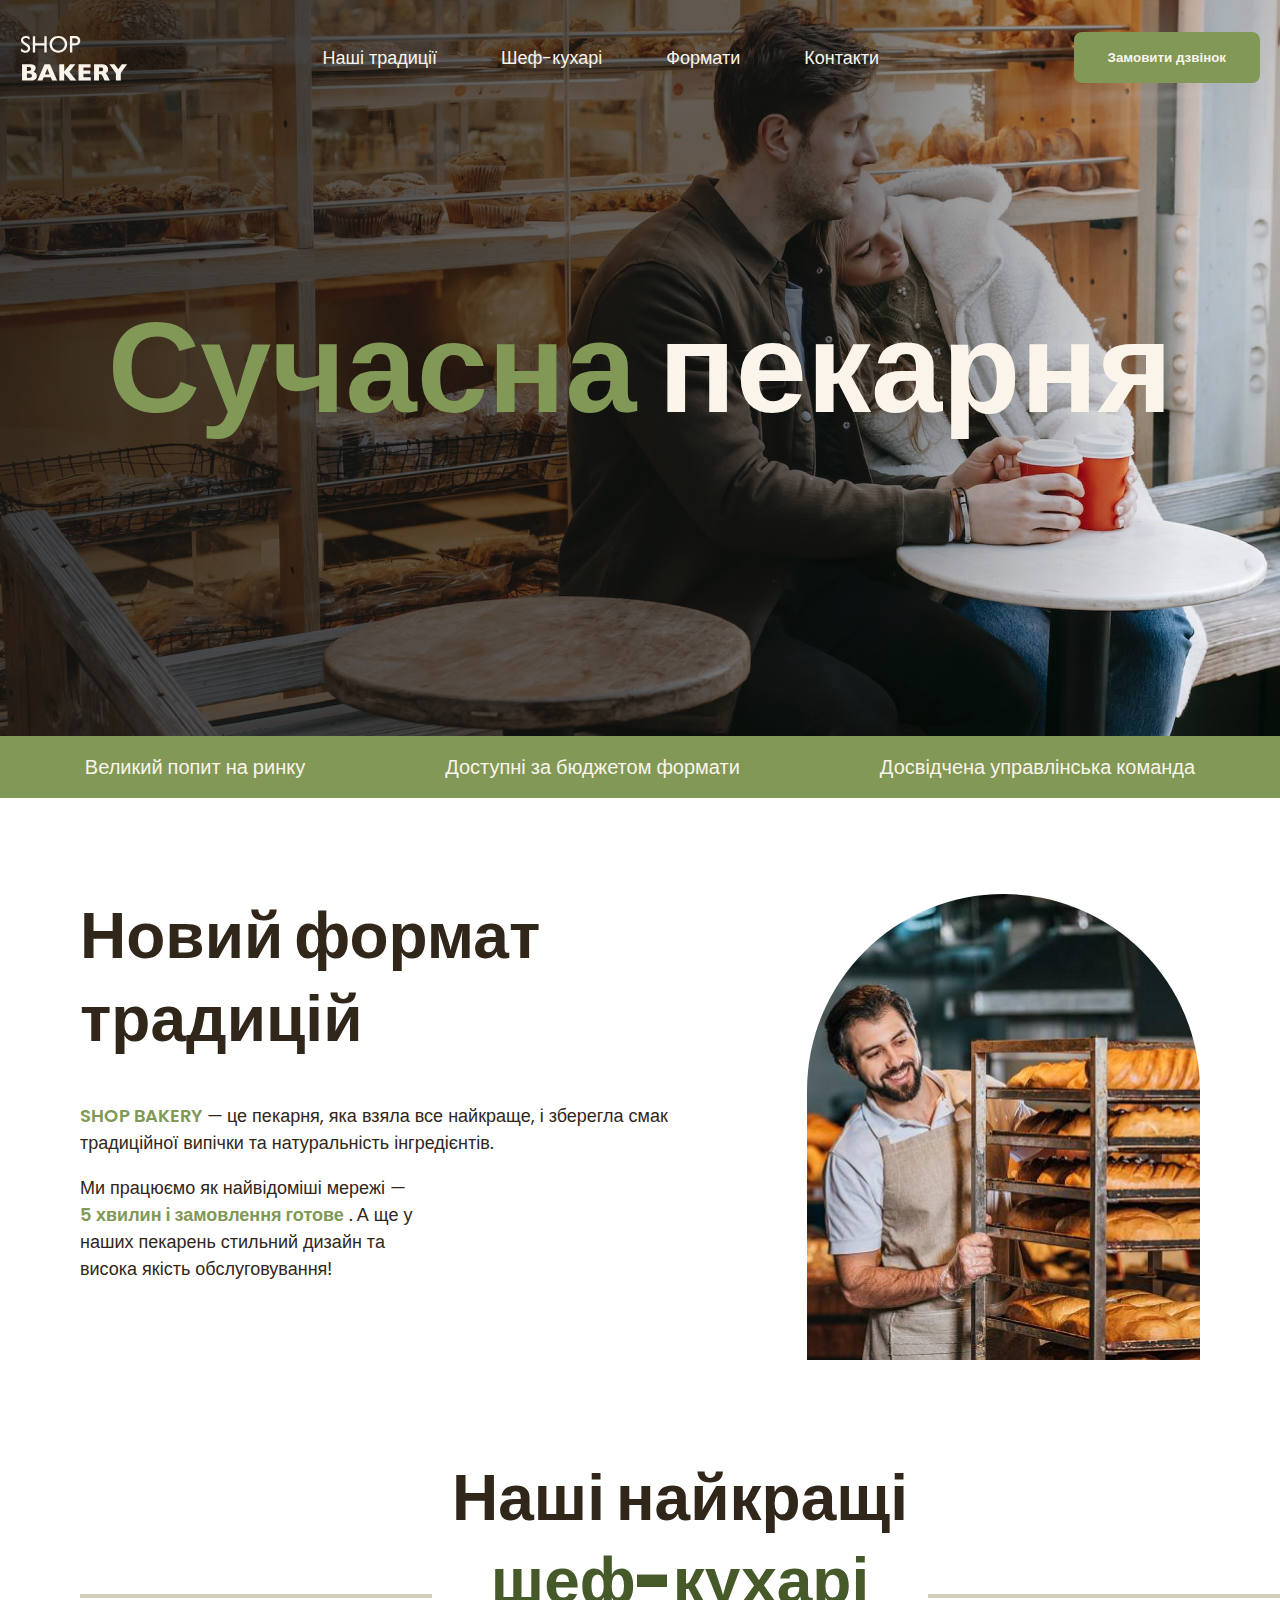
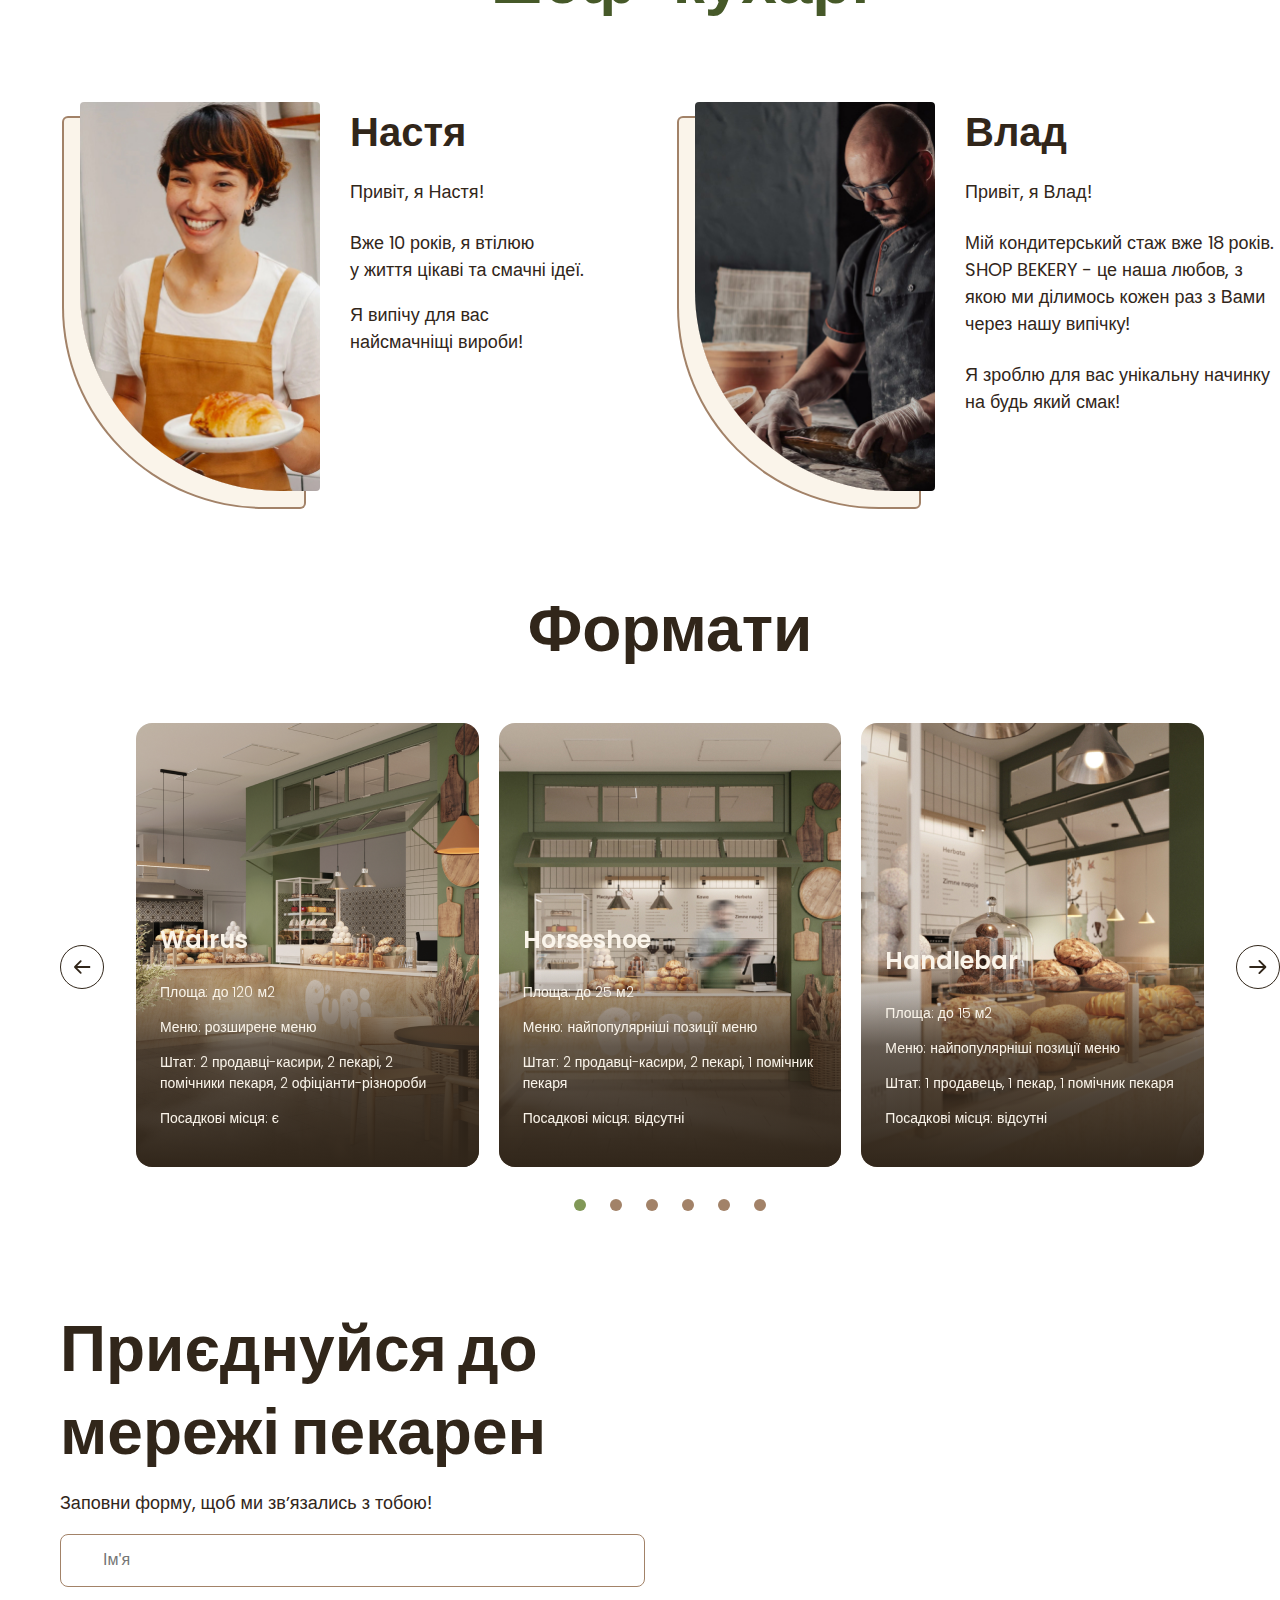
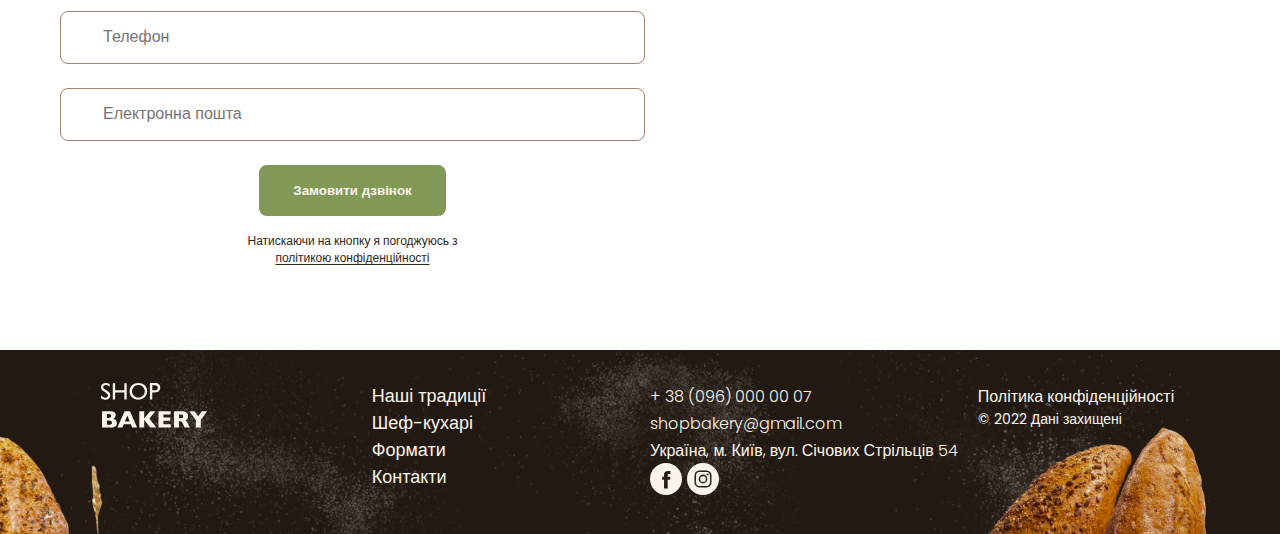
==== commit 344eb742: "l19" ====
--- a/index.html
+++ b/index.html
@@ -38,7 +38,33 @@
           </button>
           <div class="mobile-menu">
             <button class="mobile-menu__btn-close menu-btn-close" type="button">
-              Close
+              <svg width="24" height="24">
+                <use href="./images/icons.svg#icon-close"></use>
+              </svg>
+              <div class="mobile-menu__container">
+                <nav class="mobile-menu__nav">
+                  <a href="/">
+                    <img
+                      src="./images/logo.svg"
+                      alt="Логотип Сучmасної пекарні"
+                    />
+                  </a>
+                  <ul class="mobile-menu__menu">
+                    <li>
+                      <a class="link" href="#traditions-section"
+                        >Наші традиції</a
+                      >
+                    </li>
+                    <li>
+                      <a class="link" href="#chefs-section">Шеф-кухарі</a>
+                    </li>
+                    <li><a class="link" href="#format-section">Формати</a></li>
+                    <li>
+                      <a class="link" href="#contact-section">Контакти</a>
+                    </li>
+                  </ul>
+                </nav>
+              </div>
             </button>
           </div>
         </div>
@@ -382,17 +408,17 @@
         </div>
       </section>
     </main>
-    <!-- <footer class="footer">
+    <footer class="footer">
       <div class="container">
-        <div class="footer-container">
-          <nav class="footer-nav">
-            <div class="footer-logo">
+        <div class="footer__container">
+          <nav class="footer__nav">
+            <div class="footer__logo">
               <a href="#">
                 <img src="./images/logo.svg" alt="Логотип Сучасної пекарні" />
               </a>
             </div>
 
-            <ul class="footer-menu">
+            <ul class="footer__menu">
               <li>
                 <a class="link" href="#traditions-section">Наші традиції</a>
               </li>
@@ -401,55 +427,61 @@
               <li><a class="link" href="#contact-section">Контакти</a></li>
             </ul>
           </nav>
-          <address class="footer-address">
-            <ul class="addres-list">
-              <li>
-                <a class="address-link" href="tel:+380960000007"
-                  >+ 38 (096) 000 00 07</a
-                >
-              </li>
-              <li>
-                <a class="address-link" href="mailto:shopbakery@gmail.com"
-                  >shopbakery@gmail.com</a
-                >
-              </li>
-              <li>
-                <a
-                  class="address-link"
-                  href="https://maps.app.goo.gl/PXU4t8xw4xwvBnFk7"
-                  target="_blank"
-                >
-                  Україна, м. Київ, вул. Січових Стрільців 54
-                </a>
-              </li>
-              <li>
+          <address class="footer__address">
+            <div class="footer__address-container">
+              <ul class="footer__address-list">
+                <li>
+                  <a class="footer__address-link" href="tel:+380960000007"
+                    >+ 38 (096) 000 00 07</a
+                  >
+                </li>
+                <li>
+                  <a
+                    class="footer__address-link"
+                    href="mailto:shopbakery@gmail.com"
+                    >shopbakery@gmail.com</a
+                  >
+                </li>
+                <li>
+                  <a
+                    class="footer__address-link"
+                    href="https://maps.app.goo.gl/PXU4t8xw4xwvBnFk7"
+                    target="_blank"
+                  >
+                    Україна, м. Київ, вул. Січових Стрільців 54
+                  </a>
+                </li>
+              </ul>
+              <div>
                 <a href="#">
-                  <svg class="adress-icon" width="32" height="32">
+                  <svg class="footer__adress-icon" width="32" height="32">
                     <use href="./images/icons.svg#icon-facebook"></use>
                   </svg>
                 </a>
                 <a href="#">
-                  <svg class="adress-icon" width="32" height="32">
+                  <svg class="footer__adress-icon" width="32" height="32">
                     <use href="./images/icons.svg#icon-instagram"></use>
                   </svg>
                 </a>
-              </li>
-            </ul>
-            <div class="address-info">
-              <a class="address-link" href="#" target="_blank"
+              </div>
+            </div>
+            <div class="footer__address-info">
+              <a class="footer__address-link" href="#" target="_blank"
                 >Політика конфіденційності</a
               >
-              <p class="addres-copyright">&copy; 2022 Дані захищені</p>
+              <p class="footer__address-copyright">&copy; 2022 Дані захищені</p>
             </div>
           </address>
         </div>
       </div>
-    </footer> -->
+    </footer>
 
     <div class="backdrop is-hidden">
       <div class="modal">
         <button class="modal__btn-close modal-btn-close" type="button">
-          Close
+          <svg width="32" height="32">
+            <use href="./images/icons.svg#icon-close"></use>
+          </svg>
         </button>
         <h2>Замовити дзвінок</h2>
         <p>Залишіть заявку та наш спеціаліст зв'яжеться з Вами!</p>
--- a/css/main.min.css
+++ b/css/main.min.css
@@ -1 +1 @@
-@font-face{font-display:swap;font-family:"Poppins";font-weight:300;src:url("../fonts/poppins-v20-latin-300.woff2") format("woff2")}@font-face{font-display:swap;font-family:"Poppins";font-weight:400;src:url("../fonts/poppins-v20-latin-regular.woff2") format("woff2")}@font-face{font-display:swap;font-family:"Poppins";font-weight:600;src:url("../fonts/poppins-v20-latin-600.woff2") format("woff2")}@font-face{font-display:swap;font-family:"Poppins";font-weight:900;src:url("../fonts/poppins-v20-latin-900.woff2") format("woff2")}.text-brand{color:var(--color-brand-normal)}.text-brand-dark{color:var(--color-brand-dark)}.text-bold{font-weight:600}.text-uppercase{text-transform:uppercase}.visualy-hidden{position:absolute;left:-10000px;top:auto;width:1px;height:1px;overflow:hidden}:root{--color-brand-normal: #819857;--color-brand-light: #cfcfbc;--color-brand-dark: #465929;--color-primary-dark: #31261a;--color-primary-light: #faf4ea;--color-secondary-dark: #a28268}*,*::after,*::before{-webkit-box-sizing:border-box;box-sizing:border-box}body{color:var(--color-primary-dark);border-color:var(--color-primary-light);font-family:"Poppins",sans-serif;font-size:16px;font-weight:300;line-height:1.5;margin:0}body img{display:block;max-width:100%;height:auto;-o-object-fit:cover;object-fit:cover}@media screen and (min-width: 1280px){body{font-size:18px;font-weight:400}}h1,h2,h3,h4,h5,h6,p{margin-top:0}a{display:inline-block}address{font-style:normal}ul{list-style-type:none;padding:0;margin:0}.button{display:block;padding:16px 32px;color:var(--color-primary-light);font-weight:600;background-color:var(--color-brand-normal);border:2px solid var(--color-brand-normal);border-radius:8px;cursor:pointer}.button:hover{color:var(--color-brand-dark);background-color:var(--color-primary-light)}@media screen and (min-width: 768px){.button{padding:16px 32px}}.carousel-button{width:44px;height:44px;display:-webkit-box;display:-ms-flexbox;display:flex;-webkit-box-align:center;-ms-flex-align:center;align-items:center;-webkit-box-pack:center;-ms-flex-pack:center;justify-content:center;-ms-flex-negative:0;flex-shrink:0;fill:var(--color-primary-dark);background-color:rgba(0,0,0,0);border-radius:50%;border:1px solid var(--color-primary-dark);cursor:pointer;padding:0}.carousel-button:hover{fill:var(--color-primary-light);background-color:var(--color-primary-dark)}.carousel-button.next{-webkit-transform:rotate(0.5turn);transform:rotate(0.5turn)}.chef-card{display:-webkit-box;display:-ms-flexbox;display:flex;-webkit-box-align:start;-ms-flex-align:start;align-items:flex-start;gap:16px}@media screen and (min-width: 1280px){.chef-card{gap:30px}}.chef-card__photo{width:140px;border-radius:4px 4px 4px 200px;-webkit-box-shadow:-10px 10px 0 0 var(--color-primary-light),-10px 10px 0 2px var(--color-secondary-dark);box-shadow:-10px 10px 0 0 var(--color-primary-light),-10px 10px 0 2px var(--color-secondary-dark)}@media screen and (min-width: 1280px){.chef-card__photo{width:240px;-webkit-box-shadow:-16px 16px 0 0 var(--color-primary-light),-16px 16px 0 2px var(--color-secondary-dark);box-shadow:-16px 16px 0 0 var(--color-primary-light),-16px 16px 0 2px var(--color-secondary-dark)}}.chef-card__title{margin-bottom:16px;font-size:24px;font-weight:600}@media screen and (min-width: 768px){.chef-card__title{font-size:40px}}.chef-card__text{font-size:14px;margin-bottom:24px}@media screen and (min-width: 768px){.chef-card__text{font-size:18px}}.chef-card__text:last-child{margin-bottom:0}.format-card{position:relative;display:-webkit-box;display:-ms-flexbox;display:flex;-webkit-box-orient:vertical;-webkit-box-direction:normal;-ms-flex-direction:column;flex-direction:column;-webkit-box-pack:end;-ms-flex-pack:end;justify-content:flex-end;height:444px;padding:24px;border-radius:16px;background-image:-webkit-gradient(linear, left top, left bottom, color-stop(55.21%, rgba(49, 38, 26, 0)), color-stop(72.92%, rgba(46, 35, 24, 0.71)), to(var(--color-primary-dark)));background-image:linear-gradient(180deg, rgba(49, 38, 26, 0) 55.21%, rgba(46, 35, 24, 0.71) 72.92%, var(--color-primary-dark) 100%);overflow:hidden}.format-card__image{position:absolute;top:0;left:0;width:100%;height:100%;z-index:-1}.format-card__title{color:var(--color-primary-light);font-size:24px;font-weight:600}.format-card__text{font-size:14px;font-weight:300;color:var(--color-primary-light)}.input{position:relative}.input__label{position:absolute;left:42px;top:16px}.input__control{padding:16px 42px;width:100%;font-size:16px;line-height:1.17;border-radius:8px;border:1px solid var(--color-secondary-dark);background-color:rgba(0,0,0,0)}.input:focus{border-color:var(--color-brand-normal);outline:none}.input::-webkit-input-placeholder{color:var(--color-secondary-dark);font-size:16px;line-height:1.17}.input::-moz-placeholder{color:var(--color-secondary-dark);font-size:16px;line-height:1.17}.input:-ms-input-placeholder{color:var(--color-secondary-dark);font-size:16px;line-height:1.17}.input::-ms-input-placeholder{color:var(--color-secondary-dark);font-size:16px;line-height:1.17}.input::placeholder{color:var(--color-secondary-dark);font-size:16px;line-height:1.17}.input:focus::-webkit-input-placeholder{color:var(--color-primary-dark)}.input:focus::-moz-placeholder{color:var(--color-primary-dark)}.input:focus:-ms-input-placeholder{color:var(--color-primary-dark)}.input:focus::-ms-input-placeholder{color:var(--color-primary-dark)}.input:focus::placeholder{color:var(--color-primary-dark)}.link{color:var(--color-primary-light);text-decoration:none;-webkit-transition:color .3s;transition:color .3s}.link:hover{color:var(--color-brand-normal)}.pagination{display:-webkit-box;display:-ms-flexbox;display:flex;-webkit-box-align:center;-ms-flex-align:center;align-items:center;gap:24px;-webkit-box-pack:center;-ms-flex-pack:center;justify-content:center}.pagination__button{width:12px;height:12px;padding:0;background-color:var(--color-secondary-dark);border-radius:50%}.pagination__button--active{background-color:var(--color-brand-normal)}.advantages-section{padding:16px 0}@media screen and (min-width: 768px){.advantages-section{background-color:var(--color-brand-normal)}}.advantages-section__list{display:-webkit-box;display:-ms-flexbox;display:flex;-webkit-box-orient:vertical;-webkit-box-direction:normal;-ms-flex-direction:column;flex-direction:column;gap:16px;background-color:var(--color-brand-light);border-radius:24px;padding:24px 40px}@media screen and (min-width: 768px){.advantages-section__list{-webkit-box-orient:horizontal;-webkit-box-direction:normal;-ms-flex-direction:row;flex-direction:row;-webkit-box-pack:center;-ms-flex-pack:center;justify-content:center;gap:140px;background-color:rgba(0,0,0,0);border-radius:0;padding:0}}.advantages-section__item{color:var(--color-primary-dark);font-size:14px;font-weight:300}@media screen and (min-width: 768px){.advantages-section__item{color:var(--color-primary-light);font-size:20px}}.chefs-section__title{position:relative;margin:0 auto 24px}@media screen and (min-width: 1280px){.chefs-section__title{margin-bottom:80px}}.chefs-section__title::after,.chefs-section__title::before{display:none;position:absolute;bottom:24px;width:352px;border:2px solid var(--color-brand-light);content:""}@media screen and (min-width: 1280px){.chefs-section__title::after,.chefs-section__title::before{display:block}}.chefs-section__title::before{left:0}.chefs-section__title::after{right:0}.chefs-section__list{display:-webkit-box;display:-ms-flexbox;display:flex;-webkit-box-orient:vertical;-webkit-box-direction:normal;-ms-flex-direction:column;flex-direction:column;-ms-flex-wrap:wrap;flex-wrap:wrap;gap:20px}@media screen and (min-width: 768px){.chefs-section__list{gap:40px 30px;-webkit-box-orient:horizontal;-webkit-box-direction:normal;-ms-flex-direction:row;flex-direction:row}}@media screen and (min-width: 768px){.chefs-section__item{-ms-flex-preferred-size:calc((100% - 30px)/2);flex-basis:calc((100% - 30px)/2)}}.contact-section{padding-bottom:96px}.contact-section__container{display:-webkit-box;display:-ms-flexbox;display:flex;-webkit-box-orient:vertical;-webkit-box-direction:normal;-ms-flex-direction:column;flex-direction:column;gap:24px}@media screen and (min-width: 768px){.contact-section__container{-webkit-box-orient:horizontal;-webkit-box-direction:normal;-ms-flex-direction:row;flex-direction:row;gap:32px}}.contact-section__title{margin-bottom:16px}.contact-section__form-field{margin-bottom:16px}@media screen and (min-width: 768px){.contact-section__form-field{margin-bottom:24px}}.contact-section__button{display:block;margin:0 auto 16px}.contact-section__map{-ms-flex-negative:0;flex-shrink:0;height:176px;margin:0 -44px;border:none;border-radius:16px}@media screen and (min-width: 768px){.contact-section__map{margin:auto;width:360px;height:500px}}@media screen and (min-width: 1280px){.contact-section__map{width:603px;height:595px}}.container{width:100%;max-width:1440px;margin:0}.container__cs{padding-left:80px}.container__format{padding-left:60px}.footer{position:relative;background-color:var(--color-primary-dark);background-image:url("../images/footer-background.png");background-repeat:no-repeat;background-size:cover;background-position:center;padding:32px 0}.footer::before,.footer::after{position:absolute;background-repeat:no-repeat;bottom:0;content:""}.footer::before{width:180px;height:130px;left:0;background-image:url("../images/decor-bread-small.png")}.footer::after{width:380px;height:190px;right:0;background-image:url("../images/decor-bread-large.png")}.footer-container{display:-webkit-box;display:-ms-flexbox;display:flex;gap:20px}.footer-nav{display:-webkit-box;display:-ms-flexbox;display:flex;-ms-flex-preferred-size:50%;flex-basis:50%;gap:20px}.footer-logo,.footer-menu{-webkit-box-flex:1;-ms-flex-positive:1;flex-grow:1}.addres-list,.addres-info{-webkit-box-flex:1;-ms-flex-positive:1;flex-grow:1}.footer-address{display:-webkit-box;display:-ms-flexbox;display:flex;-ms-flex-preferred-size:50%;flex-basis:50%;gap:20px}.address-link{color:var(--color-primary-light);font-size:16px;font-weight:300;text-decoration:none}.address-link:hover{color:var(--color-brand-normal)}.adress-icon{fill:var(--color-primary-light)}.adress-icon:hover{fill:var(--color-brand-normal);stroke:blue}.addres-copyright{font-size:14px;color:var(--color-primary-light)}.form-terms{margin:0 auto;max-width:220px;text-align:center;font-size:12px;font-weight:500;line-height:1.46}.form-terms__link{color:var(--color-primary-dark);text-underline-offset:2px}.formats-section__slider{display:-webkit-box;display:-ms-flexbox;display:flex;-webkit-box-align:center;-ms-flex-align:center;align-items:center;gap:32px}.formats-section__container{overflow:hidden}.formats-section__list{margin-bottom:32px}.formats-section__button{display:none}@media screen and (min-width: 768px){.formats-section__button{display:-webkit-box;display:-ms-flexbox;display:flex}}.header{position:absolute;top:0;left:0;width:100%;padding-top:16px;padding-left:20px}@media screen and (min-width: 1280px){.header{padding-top:32px}}.header__container{display:-webkit-box;display:-ms-flexbox;display:flex;-webkit-box-align:center;-ms-flex-align:center;align-items:center;max-width:1240px;-webkit-box-pack:center;-ms-flex-pack:center;justify-content:center;gap:40px}.header__nav{display:-webkit-box;display:-ms-flexbox;display:flex;-webkit-box-align:center;-ms-flex-align:center;align-items:center;-webkit-box-flex:1;-ms-flex-positive:1;flex-grow:1;gap:40px}.header__menu{display:none}@media screen and (min-width: 1280px){.header__menu{display:-webkit-box;display:-ms-flexbox;display:flex;gap:64px;-webkit-box-flex:1;-ms-flex-positive:1;flex-grow:1;-webkit-box-pack:center;-ms-flex-pack:center;justify-content:center}}.header__button{display:none}@media screen and (min-width: 1280px){.header__button{display:block}}.header__burger{background-color:rgba(0,0,0,0);border:none;width:24px;height:24px;padding:0;fill:var(--color-primary-light);padding-right:8%}@media screen and (min-width: 1280px){.header__burger{display:none}}.hero-section{padding:124px 0;background-image:linear-gradient(103deg, rgba(18, 18, 17, 0.78) 2.03%, rgba(18, 18, 17, 0.6) 58.46%, rgba(18, 18, 17, 0) 90.36%),url("../images/hero-section-background.jpg");background-repeat:no-repeat;background-position:center top;background-size:cover}@media screen and (min-width: 1280px){.hero-section{padding:272px 0}}@media screen and (min-device-pixel-ratio: 2),(-webkit-min-device-pixel-ratio: 2),(min-resolution: 192dpi),(min-resolution: 2dppx){.hero-section{background-image:linear-gradient(103deg, rgba(18, 18, 17, 0.78) 2.03%, rgba(18, 18, 17, 0.6) 58.46%, rgba(18, 18, 17, 0) 90.36%),url("../images/hero-section-background@2x.jpg")}}.hero-section__title{margin-bottom:48px;color:var(--color-primary-light);text-align:center;font-size:67px;line-height:1;font-weight:900}@media screen and (min-width: 1280px){.hero-section__title{font-size:128px;line-height:1.5;margin-bottom:0}}.hero-section__button{margin:0 auto}@media screen and (min-width: 1280px){.hero-section__button{display:none}}.mobile-menu{position:fixed;top:0;left:0;width:100%;height:100%;background-color:var(--color-primary-light);-webkit-transform:translateX(100%);transform:translateX(100%);-webkit-transition:.3s;transition:.3s}.mobile-menu.is-open{-webkit-transform:translateX(0);transform:translateX(0)}.mobile-menu__btn-close{position:absolute;top:16px;right:24px}.backdrop{position:fixed;top:0;left:0;right:0;bottom:0;display:-webkit-box;display:-ms-flexbox;display:flex;-webkit-box-align:center;-ms-flex-align:center;align-items:center;-webkit-box-pack:center;-ms-flex-pack:center;justify-content:center;padding:20px 0;background-color:rgba(0,0,0,.5);-webkit-transition:opacity .3s,visibility .3s;transition:opacity .3s,visibility .3s}.backdrop.is-hidden{opacity:0;visibility:hidden;pointer-events:none}.modal{position:relative;width:100%;max-width:880px;height:100%;max-height:880px;background-color:var(--color-primary-light);border-radius:32px;padding:128px;overflow-y:auto}.modal__btn-close{position:absolute;top:40px;right:40px}.modal__form-field{margin-bottom:32px}.modal__button{margin:0 auto 24px}.modal::after{position:absolute;width:180px;height:240px;bottom:0;right:10px;-webkit-transform:rotate(-15.05deg);transform:rotate(-15.05deg);content:"";background-image:url("../images/decor-bread-shtamp.png")}.section{padding:20px 0}@media screen and (min-width: 768px){.section{padding:48px 0}}.section__title{font-size:32px;font-weight:900;line-height:1.5}@media screen and (min-width: 768px){.section__title{font-size:64px;line-height:1.3}}.section__title--centered{text-align:center}.traditions-section{padding-top:40px}@media screen and (min-width: 768px){.traditions-section{padding-top:96px}}.traditions-section__container{display:-webkit-box;display:-ms-flexbox;display:flex;-webkit-box-pack:center;-ms-flex-pack:center;justify-content:center;gap:40px;max-width:1205px;-webkit-box-align:start;-ms-flex-align:start;align-items:flex-start;margin:0 80px}.traditions-section__content{max-width:710px}.traditions-section__title{margin-bottom:42px}.traditions-section__image{display:none;border-radius:400px 400px 0px 0px}@media screen and (min-width: 768px){.traditions-section__image{display:block}}.traditions-section__text--limited{max-width:340px}/*# sourceMappingURL=main.min.css.map */+@font-face{font-display:swap;font-family:"Poppins";font-weight:300;src:url("../fonts/poppins-v20-latin-300.woff2") format("woff2")}@font-face{font-display:swap;font-family:"Poppins";font-weight:400;src:url("../fonts/poppins-v20-latin-regular.woff2") format("woff2")}@font-face{font-display:swap;font-family:"Poppins";font-weight:600;src:url("../fonts/poppins-v20-latin-600.woff2") format("woff2")}@font-face{font-display:swap;font-family:"Poppins";font-weight:900;src:url("../fonts/poppins-v20-latin-900.woff2") format("woff2")}.text-brand{color:var(--color-brand-normal)}.text-brand-dark{color:var(--color-brand-dark)}.text-bold{font-weight:600}.text-uppercase{text-transform:uppercase}.visualy-hidden{position:absolute;left:-10000px;top:auto;width:1px;height:1px;overflow:hidden}:root{--color-brand-normal: #819857;--color-brand-light: #cfcfbc;--color-brand-dark: #465929;--color-primary-dark: #31261a;--color-primary-light: #faf4ea;--color-secondary-dark: #a28268}*,*::after,*::before{-webkit-box-sizing:border-box;box-sizing:border-box}body{color:var(--color-primary-dark);border-color:var(--color-primary-light);font-family:"Poppins",sans-serif;font-size:16px;font-weight:300;line-height:1.5;margin:0}body img{display:block;max-width:100%;height:auto;-o-object-fit:cover;object-fit:cover}@media screen and (min-width: 1280px){body{font-size:18px;font-weight:400}}h1,h2,h3,h4,h5,h6,p{margin-top:0}a{display:inline-block}address{font-style:normal}ul{list-style-type:none;padding:0;margin:0}.button{display:block;padding:16px 32px;color:var(--color-primary-light);font-weight:600;background-color:var(--color-brand-normal);border:2px solid var(--color-brand-normal);border-radius:8px;cursor:pointer}.button:hover{color:var(--color-brand-dark);background-color:var(--color-primary-light)}@media screen and (min-width: 768px){.button{padding:16px 32px}}.carousel-button{width:44px;height:44px;display:-webkit-box;display:-ms-flexbox;display:flex;-webkit-box-align:center;-ms-flex-align:center;align-items:center;-webkit-box-pack:center;-ms-flex-pack:center;justify-content:center;-ms-flex-negative:0;flex-shrink:0;fill:var(--color-primary-dark);background-color:rgba(0,0,0,0);border-radius:50%;border:1px solid var(--color-primary-dark);cursor:pointer;padding:0}.carousel-button:hover{fill:var(--color-primary-light);background-color:var(--color-primary-dark)}.carousel-button.next{-webkit-transform:rotate(0.5turn);transform:rotate(0.5turn)}.chef-card{display:-webkit-box;display:-ms-flexbox;display:flex;-webkit-box-align:start;-ms-flex-align:start;align-items:flex-start;gap:16px}@media screen and (min-width: 1280px){.chef-card{gap:30px}}.chef-card__photo{width:140px;border-radius:4px 4px 4px 200px;-webkit-box-shadow:-10px 10px 0 0 var(--color-primary-light),-10px 10px 0 2px var(--color-secondary-dark);box-shadow:-10px 10px 0 0 var(--color-primary-light),-10px 10px 0 2px var(--color-secondary-dark)}@media screen and (min-width: 1280px){.chef-card__photo{width:240px;-webkit-box-shadow:-16px 16px 0 0 var(--color-primary-light),-16px 16px 0 2px var(--color-secondary-dark);box-shadow:-16px 16px 0 0 var(--color-primary-light),-16px 16px 0 2px var(--color-secondary-dark)}}.chef-card__title{margin-bottom:16px;font-size:24px;font-weight:600}@media screen and (min-width: 768px){.chef-card__title{font-size:40px}}.chef-card__text{font-size:14px;margin-bottom:24px}@media screen and (min-width: 768px){.chef-card__text{font-size:18px}}.chef-card__text:last-child{margin-bottom:0}.format-card{position:relative;display:-webkit-box;display:-ms-flexbox;display:flex;-webkit-box-orient:vertical;-webkit-box-direction:normal;-ms-flex-direction:column;flex-direction:column;-webkit-box-pack:end;-ms-flex-pack:end;justify-content:flex-end;height:444px;padding:24px;border-radius:16px;background-image:-webkit-gradient(linear, left top, left bottom, color-stop(55.21%, rgba(49, 38, 26, 0)), color-stop(72.92%, rgba(46, 35, 24, 0.71)), to(var(--color-primary-dark)));background-image:linear-gradient(180deg, rgba(49, 38, 26, 0) 55.21%, rgba(46, 35, 24, 0.71) 72.92%, var(--color-primary-dark) 100%);overflow:hidden}.format-card__image{position:absolute;top:0;left:0;width:100%;height:100%;z-index:-1}.format-card__title{color:var(--color-primary-light);font-size:24px;font-weight:600}.format-card__text{font-size:14px;font-weight:300;color:var(--color-primary-light)}.input{position:relative}.input__label{position:absolute;left:42px;top:16px}.input__control{padding:16px 42px;width:100%;font-size:16px;line-height:1.17;border-radius:8px;border:1px solid var(--color-secondary-dark);background-color:rgba(0,0,0,0)}.input:focus{border-color:var(--color-brand-normal);outline:none}.input::-webkit-input-placeholder{color:var(--color-secondary-dark);font-size:16px;line-height:1.17}.input::-moz-placeholder{color:var(--color-secondary-dark);font-size:16px;line-height:1.17}.input:-ms-input-placeholder{color:var(--color-secondary-dark);font-size:16px;line-height:1.17}.input::-ms-input-placeholder{color:var(--color-secondary-dark);font-size:16px;line-height:1.17}.input::placeholder{color:var(--color-secondary-dark);font-size:16px;line-height:1.17}.input:focus::-webkit-input-placeholder{color:var(--color-primary-dark)}.input:focus::-moz-placeholder{color:var(--color-primary-dark)}.input:focus:-ms-input-placeholder{color:var(--color-primary-dark)}.input:focus::-ms-input-placeholder{color:var(--color-primary-dark)}.input:focus::placeholder{color:var(--color-primary-dark)}.link{color:var(--color-primary-light);text-decoration:none;-webkit-transition:color .3s;transition:color .3s}.link:hover{color:var(--color-brand-normal)}.pagination{display:-webkit-box;display:-ms-flexbox;display:flex;-webkit-box-align:center;-ms-flex-align:center;align-items:center;gap:24px;-webkit-box-pack:center;-ms-flex-pack:center;justify-content:center}.pagination__button{width:12px;height:12px;padding:0;background-color:var(--color-secondary-dark);border-radius:50%}.pagination__button--active{background-color:var(--color-brand-normal)}.advantages-section{padding:16px 0}@media screen and (min-width: 768px){.advantages-section{background-color:var(--color-brand-normal)}}.advantages-section__list{display:-webkit-box;display:-ms-flexbox;display:flex;-webkit-box-orient:vertical;-webkit-box-direction:normal;-ms-flex-direction:column;flex-direction:column;gap:16px;background-color:var(--color-brand-light);border-radius:24px;padding:24px 40px}@media screen and (min-width: 768px){.advantages-section__list{-webkit-box-orient:horizontal;-webkit-box-direction:normal;-ms-flex-direction:row;flex-direction:row;-webkit-box-pack:center;-ms-flex-pack:center;justify-content:center;gap:140px;background-color:rgba(0,0,0,0);border-radius:0;padding:0}}.advantages-section__item{color:var(--color-primary-dark);font-size:14px;font-weight:300}@media screen and (min-width: 768px){.advantages-section__item{color:var(--color-primary-light);font-size:20px}}.chefs-section__title{position:relative;margin:0 auto 24px}@media screen and (min-width: 1280px){.chefs-section__title{margin-bottom:80px}}.chefs-section__title::after,.chefs-section__title::before{display:none;position:absolute;bottom:24px;width:352px;border:2px solid var(--color-brand-light);content:""}@media screen and (min-width: 1280px){.chefs-section__title::after,.chefs-section__title::before{display:block}}.chefs-section__title::before{left:0}.chefs-section__title::after{right:0}.chefs-section__list{display:-webkit-box;display:-ms-flexbox;display:flex;-webkit-box-orient:vertical;-webkit-box-direction:normal;-ms-flex-direction:column;flex-direction:column;-ms-flex-wrap:wrap;flex-wrap:wrap;gap:20px}@media screen and (min-width: 768px){.chefs-section__list{gap:40px 30px;-webkit-box-orient:horizontal;-webkit-box-direction:normal;-ms-flex-direction:row;flex-direction:row}}@media screen and (min-width: 768px){.chefs-section__item{-ms-flex-preferred-size:calc((100% - 30px)/2);flex-basis:calc((100% - 30px)/2)}}.contact-section{padding-bottom:96px}.contact-section__container{display:-webkit-box;display:-ms-flexbox;display:flex;-webkit-box-orient:vertical;-webkit-box-direction:normal;-ms-flex-direction:column;flex-direction:column;gap:24px}@media screen and (min-width: 768px){.contact-section__container{-webkit-box-orient:horizontal;-webkit-box-direction:normal;-ms-flex-direction:row;flex-direction:row;gap:32px}}.contact-section__title{margin-bottom:16px}.contact-section__form-field{margin-bottom:16px}@media screen and (min-width: 768px){.contact-section__form-field{margin-bottom:24px}}.contact-section__button{display:block;margin:0 auto 16px}.contact-section__map{-ms-flex-negative:0;flex-shrink:0;height:176px;margin:0 -44px;border:none;border-radius:16px}@media screen and (min-width: 768px){.contact-section__map{margin:auto;width:360px;height:500px}}@media screen and (min-width: 1280px){.contact-section__map{width:603px;height:595px}}.container{width:100%;max-width:1440px;margin:0}.container__cs{padding-left:80px}.container__format{padding-left:60px}.footer{padding:32px 0;position:relative;background-color:var(--color-primary-dark);background-image:url("../images/footer-background.png");background-repeat:no-repeat;background-size:cover;background-position:center}.footer::before,.footer::after{position:absolute;background-repeat:no-repeat;bottom:0;content:""}.footer::before{width:180px;height:130px;left:0;background-image:url("../images/decor-bread-small.png")}.footer::after{width:380px;height:190px;right:0;background-image:url("../images/decor-bread-large.png")}.footer__container{display:-webkit-box;display:-ms-flexbox;display:flex;-webkit-box-orient:vertical;-webkit-box-direction:normal;-ms-flex-direction:column;flex-direction:column;gap:20px;padding-left:100px;padding-right:100px}@media screen and (min-width: 768px){.footer__container{-webkit-box-orient:horizontal;-webkit-box-direction:normal;-ms-flex-direction:row;flex-direction:row}}.footer__nav,.footer__address{display:-webkit-box;display:-ms-flexbox;display:flex;-webkit-box-orient:vertical;-webkit-box-direction:normal;-ms-flex-direction:column;flex-direction:column;gap:20px;text-align:center}@media screen and (min-width: 768px){.footer__nav,.footer__address{-webkit-box-orient:horizontal;-webkit-box-direction:normal;-ms-flex-direction:row;flex-direction:row;-ms-flex-preferred-size:50%;flex-basis:50%;text-align:left}}.footer__logo,.footer__menu{-webkit-box-flex:1;-ms-flex-positive:1;flex-grow:1}.footer__address-list,.footer__address-info{-webkit-box-flex:1;-ms-flex-positive:1;flex-grow:1}.footer__address-link{color:var(--color-primary-light);font-size:16px;font-weight:300;text-decoration:none}.footer__address-link:hover{color:var(--color-brand-normal)}.footer__adress-icon{fill:var(--color-primary-light)}.footer__adress-icon:hover{fill:var(--color-brand-normal);stroke:blue}.footer__address-copyright{font-size:14px;color:var(--color-primary-light)}.form-terms{margin:0 auto;max-width:220px;text-align:center;font-size:12px;font-weight:500;line-height:1.46}.form-terms__link{color:var(--color-primary-dark);text-underline-offset:2px}.formats-section__slider{display:-webkit-box;display:-ms-flexbox;display:flex;-webkit-box-align:center;-ms-flex-align:center;align-items:center;gap:32px}.formats-section__container{overflow:hidden}.formats-section__list{margin-bottom:32px}.formats-section__button{display:none}@media screen and (min-width: 768px){.formats-section__button{display:-webkit-box;display:-ms-flexbox;display:flex}}.header{position:absolute;top:0;left:0;width:100%;padding-top:16px;padding-left:20px}@media screen and (min-width: 1280px){.header{padding-top:32px}}.header__container{display:-webkit-box;display:-ms-flexbox;display:flex;-webkit-box-align:center;-ms-flex-align:center;align-items:center;max-width:1240px;-webkit-box-pack:center;-ms-flex-pack:center;justify-content:center;gap:40px}.header__nav{display:-webkit-box;display:-ms-flexbox;display:flex;-webkit-box-align:center;-ms-flex-align:center;align-items:center;-webkit-box-flex:1;-ms-flex-positive:1;flex-grow:1;gap:40px}.header__menu{display:none}@media screen and (min-width: 1280px){.header__menu{display:-webkit-box;display:-ms-flexbox;display:flex;gap:64px;-webkit-box-flex:1;-ms-flex-positive:1;flex-grow:1;-webkit-box-pack:center;-ms-flex-pack:center;justify-content:center}}.header__button{display:none}@media screen and (min-width: 1280px){.header__button{display:block}}.header__burger{background-color:rgba(0,0,0,0);border:none;width:24px;height:24px;padding:0;fill:var(--color-primary-light);padding-right:8%}@media screen and (min-width: 1280px){.header__burger{display:none}}.hero-section{padding:124px 0;background-image:linear-gradient(103deg, rgba(18, 18, 17, 0.78) 2.03%, rgba(18, 18, 17, 0.6) 58.46%, rgba(18, 18, 17, 0) 90.36%),url("../images/hero-section-background.jpg");background-repeat:no-repeat;background-position:center top;background-size:cover}@media screen and (min-width: 1280px){.hero-section{padding:272px 0}}@media screen and (min-device-pixel-ratio: 2),(-webkit-min-device-pixel-ratio: 2),(min-resolution: 192dpi),(min-resolution: 2dppx){.hero-section{background-image:linear-gradient(103deg, rgba(18, 18, 17, 0.78) 2.03%, rgba(18, 18, 17, 0.6) 58.46%, rgba(18, 18, 17, 0) 90.36%),url("../images/hero-section-background@2x.jpg")}}.hero-section__title{margin-bottom:48px;color:var(--color-primary-light);text-align:center;font-size:67px;line-height:1;font-weight:900}@media screen and (min-width: 1280px){.hero-section__title{font-size:128px;line-height:1.5;margin-bottom:0}}.hero-section__button{margin:0 auto}@media screen and (min-width: 1280px){.hero-section__button{display:none}}.mobile-menu{position:fixed;top:0;left:0;width:100%;height:100%;background-color:var(--color-primary-light);-webkit-transform:translateX(100%);transform:translateX(100%);-webkit-transition:.3s;transition:.3s}.mobile-menu.is-open{-webkit-transform:translateX(0);transform:translateX(0)}.mobile-menu__btn-close{position:absolute;top:16px;right:24px;background-color:rgba(0,0,0,0);border-color:rgba(0,0,0,0)}.mobile-menu__nav{display:-webkit-box;display:-ms-flexbox;display:flex;-webkit-box-align:center;-ms-flex-align:center;align-items:center;-webkit-box-flex:1;-ms-flex-positive:1;flex-grow:1;gap:40px}.backdrop{position:fixed;top:0;left:0;right:0;bottom:0;display:-webkit-box;display:-ms-flexbox;display:flex;-webkit-box-align:center;-ms-flex-align:center;align-items:center;-webkit-box-pack:center;-ms-flex-pack:center;justify-content:center;padding:20px 0;background-color:rgba(0,0,0,.5);-webkit-transition:opacity .3s,visibility .3s;transition:opacity .3s,visibility .3s}.backdrop.is-hidden{opacity:0;visibility:hidden;pointer-events:none}.modal{position:relative;width:100%;max-width:880px;height:100%;max-height:880px;background-color:var(--color-primary-light);border-radius:32px;padding:48px;overflow-y:auto}@media screen and (min-width: 768px){.modal{padding:128px}}.modal__btn-close{position:absolute;top:40px;right:40px;background-color:rgba(0,0,0,0);border-color:rgba(0,0,0,0)}.modal__form-field{margin-bottom:32px}.modal__button{margin:0 auto 24px}.modal::after{position:absolute;width:180px;height:240px;bottom:0;right:10px;-webkit-transform:rotate(-15.05deg);transform:rotate(-15.05deg);content:"";background-image:url("../images/decor-bread-shtamp.png")}.section{padding:20px 0}@media screen and (min-width: 768px){.section{padding:48px 0}}.section__title{font-size:32px;font-weight:900;line-height:1.5}@media screen and (min-width: 768px){.section__title{font-size:64px;line-height:1.3}}.section__title--centered{text-align:center}.traditions-section{padding-top:40px}@media screen and (min-width: 768px){.traditions-section{padding-top:96px}}.traditions-section__container{display:-webkit-box;display:-ms-flexbox;display:flex;-webkit-box-pack:center;-ms-flex-pack:center;justify-content:center;gap:40px;max-width:1205px;-webkit-box-align:start;-ms-flex-align:start;align-items:flex-start;margin:0 80px}.traditions-section__content{max-width:710px}.traditions-section__title{margin-bottom:42px}.traditions-section__image{display:none;border-radius:400px 400px 0px 0px}@media screen and (min-width: 768px){.traditions-section__image{display:block}}.traditions-section__text--limited{max-width:340px}/*# sourceMappingURL=main.min.css.map */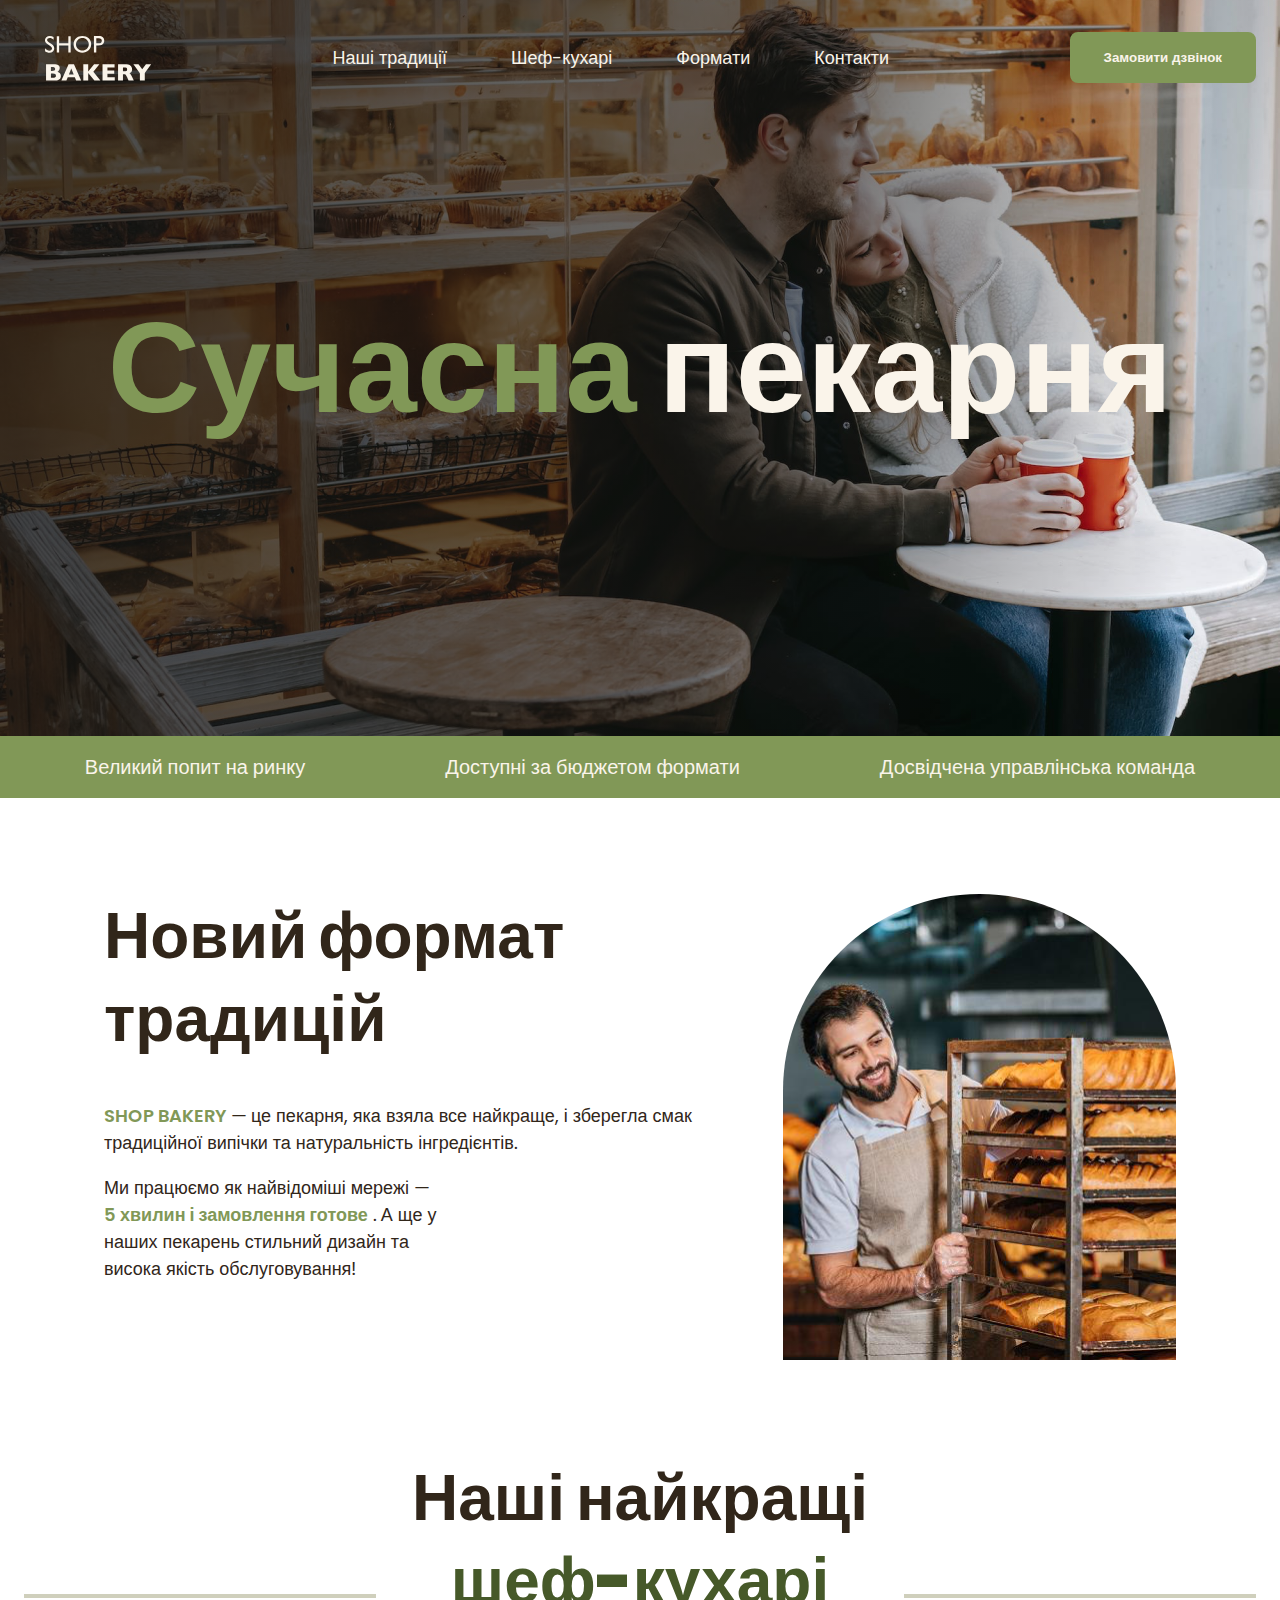
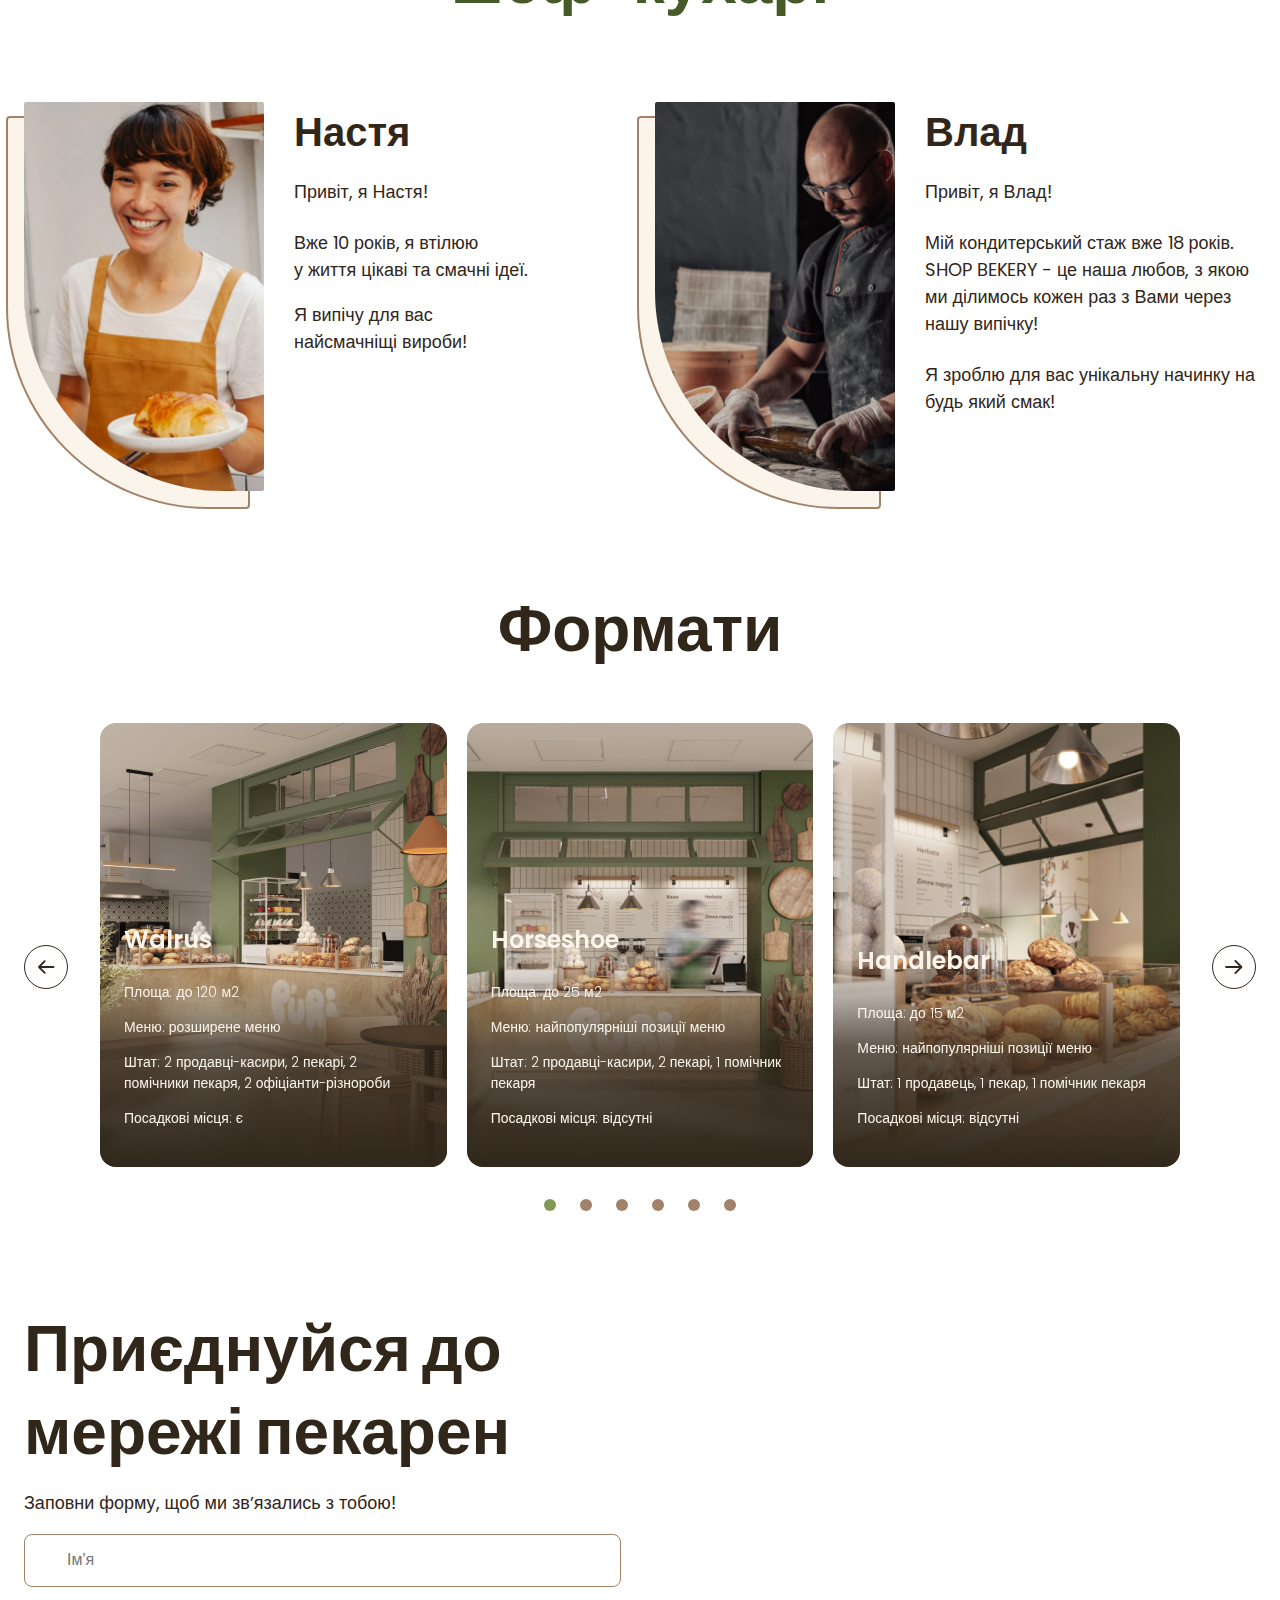
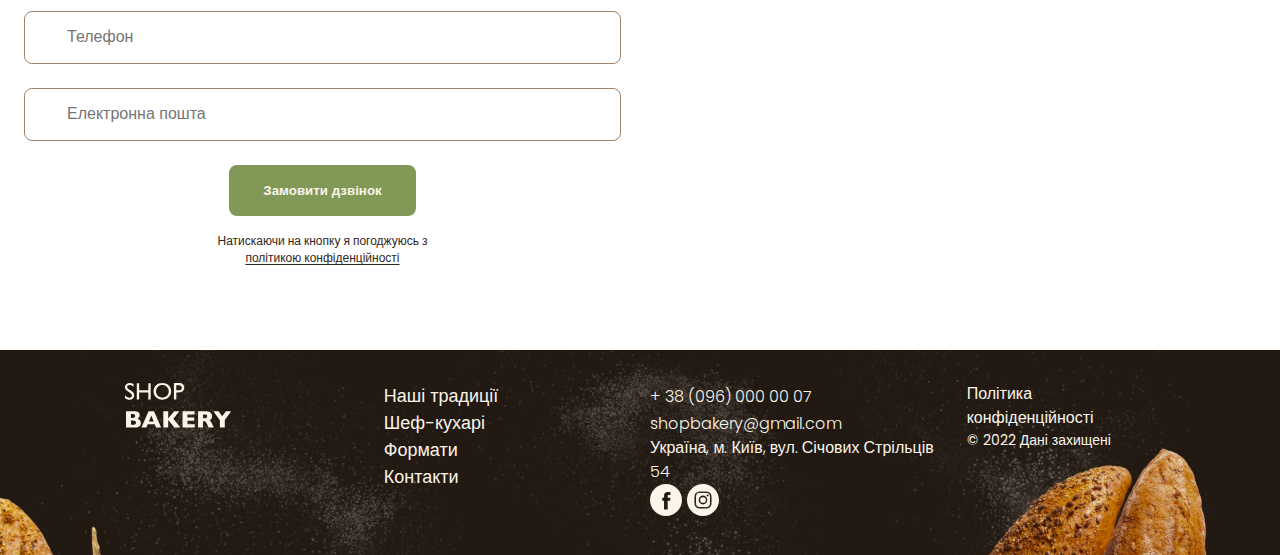
==== commit ee3e84a9: "последний вариант моб меню" ====
--- a/index.html
+++ b/index.html
@@ -41,31 +41,33 @@
               <svg width="24" height="24">
                 <use href="./images/icons.svg#icon-close"></use>
               </svg>
-              <div class="mobile-menu__container">
-                <nav class="mobile-menu__nav">
-                  <a href="/">
-                    <img
-                      src="./images/logo.svg"
-                      alt="Логотип Сучmасної пекарні"
-                    />
-                  </a>
-                  <ul class="mobile-menu__menu">
-                    <li>
-                      <a class="link" href="#traditions-section"
-                        >Наші традиції</a
-                      >
-                    </li>
-                    <li>
-                      <a class="link" href="#chefs-section">Шеф-кухарі</a>
-                    </li>
-                    <li><a class="link" href="#format-section">Формати</a></li>
-                    <li>
-                      <a class="link" href="#contact-section">Контакти</a>
-                    </li>
-                  </ul>
-                </nav>
-              </div>
             </button>
+            <a class="mobile-menu__logo" href="/">
+              <img
+                src="./images/logo-dark.svg"
+                alt="Логотип Сучmасної пекарні"
+              />
+            </a>
+            <ul class="mobile-menu__list">
+              <li>
+                <a class="mobile-menu__link" href="#traditions-section">
+                  Наші традиції
+                </a>
+              </li>
+              <li>
+                <a class="mobile-menu__link" href="#chefs-section">
+                  Шеф-кухарі
+                </a>
+              </li>
+              <li>
+                <a class="mobile-menu__link" href="#formats-section">Формати</a>
+              </li>
+              <li>
+                <a class="mobile-menu__link" href="#contact-section">
+                  Контакти
+                </a>
+              </li>
+            </ul>
           </div>
         </div>
       </div>
--- a/css/main.min.css
+++ b/css/main.min.css
@@ -1 +1 @@
-@font-face{font-display:swap;font-family:"Poppins";font-weight:300;src:url("../fonts/poppins-v20-latin-300.woff2") format("woff2")}@font-face{font-display:swap;font-family:"Poppins";font-weight:400;src:url("../fonts/poppins-v20-latin-regular.woff2") format("woff2")}@font-face{font-display:swap;font-family:"Poppins";font-weight:600;src:url("../fonts/poppins-v20-latin-600.woff2") format("woff2")}@font-face{font-display:swap;font-family:"Poppins";font-weight:900;src:url("../fonts/poppins-v20-latin-900.woff2") format("woff2")}.text-brand{color:var(--color-brand-normal)}.text-brand-dark{color:var(--color-brand-dark)}.text-bold{font-weight:600}.text-uppercase{text-transform:uppercase}.visualy-hidden{position:absolute;left:-10000px;top:auto;width:1px;height:1px;overflow:hidden}:root{--color-brand-normal: #819857;--color-brand-light: #cfcfbc;--color-brand-dark: #465929;--color-primary-dark: #31261a;--color-primary-light: #faf4ea;--color-secondary-dark: #a28268}*,*::after,*::before{-webkit-box-sizing:border-box;box-sizing:border-box}body{color:var(--color-primary-dark);border-color:var(--color-primary-light);font-family:"Poppins",sans-serif;font-size:16px;font-weight:300;line-height:1.5;margin:0}body img{display:block;max-width:100%;height:auto;-o-object-fit:cover;object-fit:cover}@media screen and (min-width: 1280px){body{font-size:18px;font-weight:400}}h1,h2,h3,h4,h5,h6,p{margin-top:0}a{display:inline-block}address{font-style:normal}ul{list-style-type:none;padding:0;margin:0}.button{display:block;padding:16px 32px;color:var(--color-primary-light);font-weight:600;background-color:var(--color-brand-normal);border:2px solid var(--color-brand-normal);border-radius:8px;cursor:pointer}.button:hover{color:var(--color-brand-dark);background-color:var(--color-primary-light)}@media screen and (min-width: 768px){.button{padding:16px 32px}}.carousel-button{width:44px;height:44px;display:-webkit-box;display:-ms-flexbox;display:flex;-webkit-box-align:center;-ms-flex-align:center;align-items:center;-webkit-box-pack:center;-ms-flex-pack:center;justify-content:center;-ms-flex-negative:0;flex-shrink:0;fill:var(--color-primary-dark);background-color:rgba(0,0,0,0);border-radius:50%;border:1px solid var(--color-primary-dark);cursor:pointer;padding:0}.carousel-button:hover{fill:var(--color-primary-light);background-color:var(--color-primary-dark)}.carousel-button.next{-webkit-transform:rotate(0.5turn);transform:rotate(0.5turn)}.chef-card{display:-webkit-box;display:-ms-flexbox;display:flex;-webkit-box-align:start;-ms-flex-align:start;align-items:flex-start;gap:16px}@media screen and (min-width: 1280px){.chef-card{gap:30px}}.chef-card__photo{width:140px;border-radius:4px 4px 4px 200px;-webkit-box-shadow:-10px 10px 0 0 var(--color-primary-light),-10px 10px 0 2px var(--color-secondary-dark);box-shadow:-10px 10px 0 0 var(--color-primary-light),-10px 10px 0 2px var(--color-secondary-dark)}@media screen and (min-width: 1280px){.chef-card__photo{width:240px;-webkit-box-shadow:-16px 16px 0 0 var(--color-primary-light),-16px 16px 0 2px var(--color-secondary-dark);box-shadow:-16px 16px 0 0 var(--color-primary-light),-16px 16px 0 2px var(--color-secondary-dark)}}.chef-card__title{margin-bottom:16px;font-size:24px;font-weight:600}@media screen and (min-width: 768px){.chef-card__title{font-size:40px}}.chef-card__text{font-size:14px;margin-bottom:24px}@media screen and (min-width: 768px){.chef-card__text{font-size:18px}}.chef-card__text:last-child{margin-bottom:0}.format-card{position:relative;display:-webkit-box;display:-ms-flexbox;display:flex;-webkit-box-orient:vertical;-webkit-box-direction:normal;-ms-flex-direction:column;flex-direction:column;-webkit-box-pack:end;-ms-flex-pack:end;justify-content:flex-end;height:444px;padding:24px;border-radius:16px;background-image:-webkit-gradient(linear, left top, left bottom, color-stop(55.21%, rgba(49, 38, 26, 0)), color-stop(72.92%, rgba(46, 35, 24, 0.71)), to(var(--color-primary-dark)));background-image:linear-gradient(180deg, rgba(49, 38, 26, 0) 55.21%, rgba(46, 35, 24, 0.71) 72.92%, var(--color-primary-dark) 100%);overflow:hidden}.format-card__image{position:absolute;top:0;left:0;width:100%;height:100%;z-index:-1}.format-card__title{color:var(--color-primary-light);font-size:24px;font-weight:600}.format-card__text{font-size:14px;font-weight:300;color:var(--color-primary-light)}.input{position:relative}.input__label{position:absolute;left:42px;top:16px}.input__control{padding:16px 42px;width:100%;font-size:16px;line-height:1.17;border-radius:8px;border:1px solid var(--color-secondary-dark);background-color:rgba(0,0,0,0)}.input:focus{border-color:var(--color-brand-normal);outline:none}.input::-webkit-input-placeholder{color:var(--color-secondary-dark);font-size:16px;line-height:1.17}.input::-moz-placeholder{color:var(--color-secondary-dark);font-size:16px;line-height:1.17}.input:-ms-input-placeholder{color:var(--color-secondary-dark);font-size:16px;line-height:1.17}.input::-ms-input-placeholder{color:var(--color-secondary-dark);font-size:16px;line-height:1.17}.input::placeholder{color:var(--color-secondary-dark);font-size:16px;line-height:1.17}.input:focus::-webkit-input-placeholder{color:var(--color-primary-dark)}.input:focus::-moz-placeholder{color:var(--color-primary-dark)}.input:focus:-ms-input-placeholder{color:var(--color-primary-dark)}.input:focus::-ms-input-placeholder{color:var(--color-primary-dark)}.input:focus::placeholder{color:var(--color-primary-dark)}.link{color:var(--color-primary-light);text-decoration:none;-webkit-transition:color .3s;transition:color .3s}.link:hover{color:var(--color-brand-normal)}.pagination{display:-webkit-box;display:-ms-flexbox;display:flex;-webkit-box-align:center;-ms-flex-align:center;align-items:center;gap:24px;-webkit-box-pack:center;-ms-flex-pack:center;justify-content:center}.pagination__button{width:12px;height:12px;padding:0;background-color:var(--color-secondary-dark);border-radius:50%}.pagination__button--active{background-color:var(--color-brand-normal)}.advantages-section{padding:16px 0}@media screen and (min-width: 768px){.advantages-section{background-color:var(--color-brand-normal)}}.advantages-section__list{display:-webkit-box;display:-ms-flexbox;display:flex;-webkit-box-orient:vertical;-webkit-box-direction:normal;-ms-flex-direction:column;flex-direction:column;gap:16px;background-color:var(--color-brand-light);border-radius:24px;padding:24px 40px}@media screen and (min-width: 768px){.advantages-section__list{-webkit-box-orient:horizontal;-webkit-box-direction:normal;-ms-flex-direction:row;flex-direction:row;-webkit-box-pack:center;-ms-flex-pack:center;justify-content:center;gap:140px;background-color:rgba(0,0,0,0);border-radius:0;padding:0}}.advantages-section__item{color:var(--color-primary-dark);font-size:14px;font-weight:300}@media screen and (min-width: 768px){.advantages-section__item{color:var(--color-primary-light);font-size:20px}}.chefs-section__title{position:relative;margin:0 auto 24px}@media screen and (min-width: 1280px){.chefs-section__title{margin-bottom:80px}}.chefs-section__title::after,.chefs-section__title::before{display:none;position:absolute;bottom:24px;width:352px;border:2px solid var(--color-brand-light);content:""}@media screen and (min-width: 1280px){.chefs-section__title::after,.chefs-section__title::before{display:block}}.chefs-section__title::before{left:0}.chefs-section__title::after{right:0}.chefs-section__list{display:-webkit-box;display:-ms-flexbox;display:flex;-webkit-box-orient:vertical;-webkit-box-direction:normal;-ms-flex-direction:column;flex-direction:column;-ms-flex-wrap:wrap;flex-wrap:wrap;gap:20px}@media screen and (min-width: 768px){.chefs-section__list{gap:40px 30px;-webkit-box-orient:horizontal;-webkit-box-direction:normal;-ms-flex-direction:row;flex-direction:row}}@media screen and (min-width: 768px){.chefs-section__item{-ms-flex-preferred-size:calc((100% - 30px)/2);flex-basis:calc((100% - 30px)/2)}}.contact-section{padding-bottom:96px}.contact-section__container{display:-webkit-box;display:-ms-flexbox;display:flex;-webkit-box-orient:vertical;-webkit-box-direction:normal;-ms-flex-direction:column;flex-direction:column;gap:24px}@media screen and (min-width: 768px){.contact-section__container{-webkit-box-orient:horizontal;-webkit-box-direction:normal;-ms-flex-direction:row;flex-direction:row;gap:32px}}.contact-section__title{margin-bottom:16px}.contact-section__form-field{margin-bottom:16px}@media screen and (min-width: 768px){.contact-section__form-field{margin-bottom:24px}}.contact-section__button{display:block;margin:0 auto 16px}.contact-section__map{-ms-flex-negative:0;flex-shrink:0;height:176px;margin:0 -44px;border:none;border-radius:16px}@media screen and (min-width: 768px){.contact-section__map{margin:auto;width:360px;height:500px}}@media screen and (min-width: 1280px){.contact-section__map{width:603px;height:595px}}.container{width:100%;max-width:1440px;margin:0}.container__cs{padding-left:80px}.container__format{padding-left:60px}.footer{padding:32px 0;position:relative;background-color:var(--color-primary-dark);background-image:url("../images/footer-background.png");background-repeat:no-repeat;background-size:cover;background-position:center}.footer::before,.footer::after{position:absolute;background-repeat:no-repeat;bottom:0;content:""}.footer::before{width:180px;height:130px;left:0;background-image:url("../images/decor-bread-small.png")}.footer::after{width:380px;height:190px;right:0;background-image:url("../images/decor-bread-large.png")}.footer__container{display:-webkit-box;display:-ms-flexbox;display:flex;-webkit-box-orient:vertical;-webkit-box-direction:normal;-ms-flex-direction:column;flex-direction:column;gap:20px;padding-left:100px;padding-right:100px}@media screen and (min-width: 768px){.footer__container{-webkit-box-orient:horizontal;-webkit-box-direction:normal;-ms-flex-direction:row;flex-direction:row}}.footer__nav,.footer__address{display:-webkit-box;display:-ms-flexbox;display:flex;-webkit-box-orient:vertical;-webkit-box-direction:normal;-ms-flex-direction:column;flex-direction:column;gap:20px;text-align:center}@media screen and (min-width: 768px){.footer__nav,.footer__address{-webkit-box-orient:horizontal;-webkit-box-direction:normal;-ms-flex-direction:row;flex-direction:row;-ms-flex-preferred-size:50%;flex-basis:50%;text-align:left}}.footer__logo,.footer__menu{-webkit-box-flex:1;-ms-flex-positive:1;flex-grow:1}.footer__address-list,.footer__address-info{-webkit-box-flex:1;-ms-flex-positive:1;flex-grow:1}.footer__address-link{color:var(--color-primary-light);font-size:16px;font-weight:300;text-decoration:none}.footer__address-link:hover{color:var(--color-brand-normal)}.footer__adress-icon{fill:var(--color-primary-light)}.footer__adress-icon:hover{fill:var(--color-brand-normal);stroke:blue}.footer__address-copyright{font-size:14px;color:var(--color-primary-light)}.form-terms{margin:0 auto;max-width:220px;text-align:center;font-size:12px;font-weight:500;line-height:1.46}.form-terms__link{color:var(--color-primary-dark);text-underline-offset:2px}.formats-section__slider{display:-webkit-box;display:-ms-flexbox;display:flex;-webkit-box-align:center;-ms-flex-align:center;align-items:center;gap:32px}.formats-section__container{overflow:hidden}.formats-section__list{margin-bottom:32px}.formats-section__button{display:none}@media screen and (min-width: 768px){.formats-section__button{display:-webkit-box;display:-ms-flexbox;display:flex}}.header{position:absolute;top:0;left:0;width:100%;padding-top:16px;padding-left:20px}@media screen and (min-width: 1280px){.header{padding-top:32px}}.header__container{display:-webkit-box;display:-ms-flexbox;display:flex;-webkit-box-align:center;-ms-flex-align:center;align-items:center;max-width:1240px;-webkit-box-pack:center;-ms-flex-pack:center;justify-content:center;gap:40px}.header__nav{display:-webkit-box;display:-ms-flexbox;display:flex;-webkit-box-align:center;-ms-flex-align:center;align-items:center;-webkit-box-flex:1;-ms-flex-positive:1;flex-grow:1;gap:40px}.header__menu{display:none}@media screen and (min-width: 1280px){.header__menu{display:-webkit-box;display:-ms-flexbox;display:flex;gap:64px;-webkit-box-flex:1;-ms-flex-positive:1;flex-grow:1;-webkit-box-pack:center;-ms-flex-pack:center;justify-content:center}}.header__button{display:none}@media screen and (min-width: 1280px){.header__button{display:block}}.header__burger{background-color:rgba(0,0,0,0);border:none;width:24px;height:24px;padding:0;fill:var(--color-primary-light);padding-right:8%}@media screen and (min-width: 1280px){.header__burger{display:none}}.hero-section{padding:124px 0;background-image:linear-gradient(103deg, rgba(18, 18, 17, 0.78) 2.03%, rgba(18, 18, 17, 0.6) 58.46%, rgba(18, 18, 17, 0) 90.36%),url("../images/hero-section-background.jpg");background-repeat:no-repeat;background-position:center top;background-size:cover}@media screen and (min-width: 1280px){.hero-section{padding:272px 0}}@media screen and (min-device-pixel-ratio: 2),(-webkit-min-device-pixel-ratio: 2),(min-resolution: 192dpi),(min-resolution: 2dppx){.hero-section{background-image:linear-gradient(103deg, rgba(18, 18, 17, 0.78) 2.03%, rgba(18, 18, 17, 0.6) 58.46%, rgba(18, 18, 17, 0) 90.36%),url("../images/hero-section-background@2x.jpg")}}.hero-section__title{margin-bottom:48px;color:var(--color-primary-light);text-align:center;font-size:67px;line-height:1;font-weight:900}@media screen and (min-width: 1280px){.hero-section__title{font-size:128px;line-height:1.5;margin-bottom:0}}.hero-section__button{margin:0 auto}@media screen and (min-width: 1280px){.hero-section__button{display:none}}.mobile-menu{position:fixed;top:0;left:0;width:100%;height:100%;background-color:var(--color-primary-light);-webkit-transform:translateX(100%);transform:translateX(100%);-webkit-transition:.3s;transition:.3s}.mobile-menu.is-open{-webkit-transform:translateX(0);transform:translateX(0)}.mobile-menu__btn-close{position:absolute;top:16px;right:24px;background-color:rgba(0,0,0,0);border-color:rgba(0,0,0,0)}.mobile-menu__nav{display:-webkit-box;display:-ms-flexbox;display:flex;-webkit-box-align:center;-ms-flex-align:center;align-items:center;-webkit-box-flex:1;-ms-flex-positive:1;flex-grow:1;gap:40px}.backdrop{position:fixed;top:0;left:0;right:0;bottom:0;display:-webkit-box;display:-ms-flexbox;display:flex;-webkit-box-align:center;-ms-flex-align:center;align-items:center;-webkit-box-pack:center;-ms-flex-pack:center;justify-content:center;padding:20px 0;background-color:rgba(0,0,0,.5);-webkit-transition:opacity .3s,visibility .3s;transition:opacity .3s,visibility .3s}.backdrop.is-hidden{opacity:0;visibility:hidden;pointer-events:none}.modal{position:relative;width:100%;max-width:880px;height:100%;max-height:880px;background-color:var(--color-primary-light);border-radius:32px;padding:48px;overflow-y:auto}@media screen and (min-width: 768px){.modal{padding:128px}}.modal__btn-close{position:absolute;top:40px;right:40px;background-color:rgba(0,0,0,0);border-color:rgba(0,0,0,0)}.modal__form-field{margin-bottom:32px}.modal__button{margin:0 auto 24px}.modal::after{position:absolute;width:180px;height:240px;bottom:0;right:10px;-webkit-transform:rotate(-15.05deg);transform:rotate(-15.05deg);content:"";background-image:url("../images/decor-bread-shtamp.png")}.section{padding:20px 0}@media screen and (min-width: 768px){.section{padding:48px 0}}.section__title{font-size:32px;font-weight:900;line-height:1.5}@media screen and (min-width: 768px){.section__title{font-size:64px;line-height:1.3}}.section__title--centered{text-align:center}.traditions-section{padding-top:40px}@media screen and (min-width: 768px){.traditions-section{padding-top:96px}}.traditions-section__container{display:-webkit-box;display:-ms-flexbox;display:flex;-webkit-box-pack:center;-ms-flex-pack:center;justify-content:center;gap:40px;max-width:1205px;-webkit-box-align:start;-ms-flex-align:start;align-items:flex-start;margin:0 80px}.traditions-section__content{max-width:710px}.traditions-section__title{margin-bottom:42px}.traditions-section__image{display:none;border-radius:400px 400px 0px 0px}@media screen and (min-width: 768px){.traditions-section__image{display:block}}.traditions-section__text--limited{max-width:340px}/*# sourceMappingURL=main.min.css.map */+@font-face{font-display:swap;font-family:"Poppins";font-weight:300;src:url("../fonts/poppins-v20-latin-300.woff2") format("woff2")}@font-face{font-display:swap;font-family:"Poppins";font-weight:400;src:url("../fonts/poppins-v20-latin-regular.woff2") format("woff2")}@font-face{font-display:swap;font-family:"Poppins";font-weight:600;src:url("../fonts/poppins-v20-latin-600.woff2") format("woff2")}@font-face{font-display:swap;font-family:"Poppins";font-weight:900;src:url("../fonts/poppins-v20-latin-900.woff2") format("woff2")}.text-brand{color:var(--color-brand-normal)}.text-brand-dark{color:var(--color-brand-dark)}.text-bold{font-weight:600}.text-uppercase{text-transform:uppercase}.visualy-hidden{position:absolute;left:-10000px;top:auto;width:1px;height:1px;overflow:hidden}:root{--color-brand-normal: #819857;--color-brand-light: #cfcfbc;--color-brand-dark: #465929;--color-primary-dark: #31261a;--color-primary-light: #faf4ea;--color-secondary-dark: #a28268}*,*::after,*::before{-webkit-box-sizing:border-box;box-sizing:border-box}body{color:var(--color-primary-dark);border-color:var(--color-primary-light);font-family:"Poppins",sans-serif;font-size:16px;font-weight:300;line-height:1.5;margin:0}body img{display:block;max-width:100%;height:auto;-o-object-fit:cover;object-fit:cover}@media screen and (min-width: 1280px){body{font-size:18px;font-weight:400}}h1,h2,h3,h4,h5,h6,p{margin-top:0}a{display:inline-block}address{font-style:normal}ul{list-style-type:none;padding:0;margin:0}.button{display:block;padding:16px 32px;color:var(--color-primary-light);font-weight:600;background-color:var(--color-brand-normal);border:2px solid var(--color-brand-normal);border-radius:8px;cursor:pointer}.button:hover{color:var(--color-brand-dark);background-color:var(--color-primary-light)}@media screen and (min-width: 768px){.button{padding:16px 32px}}.carousel-button{width:44px;height:44px;display:-webkit-box;display:-ms-flexbox;display:flex;-webkit-box-align:center;-ms-flex-align:center;align-items:center;-webkit-box-pack:center;-ms-flex-pack:center;justify-content:center;-ms-flex-negative:0;flex-shrink:0;fill:var(--color-primary-dark);background-color:rgba(0,0,0,0);border-radius:50%;border:1px solid var(--color-primary-dark);cursor:pointer;padding:0}.carousel-button:hover{fill:var(--color-primary-light);background-color:var(--color-primary-dark)}.carousel-button.next{-webkit-transform:rotate(0.5turn);transform:rotate(0.5turn)}.chef-card{display:-webkit-box;display:-ms-flexbox;display:flex;-webkit-box-align:start;-ms-flex-align:start;align-items:flex-start;gap:16px}@media screen and (min-width: 1280px){.chef-card{gap:30px}}.chef-card__photo{width:140px;border-radius:2px 2px 2px 200px;-webkit-box-shadow:-8px 8px 0 0 var(--color-primary-light),-8px 8px 0 2px var(--color-secondary-dark);box-shadow:-8px 8px 0 0 var(--color-primary-light),-8px 8px 0 2px var(--color-secondary-dark)}@media screen and (min-width: 1280px){.chef-card__photo{width:240px;-webkit-box-shadow:-16px 16px 0 0 var(--color-primary-light),-16px 16px 0 2px var(--color-secondary-dark);box-shadow:-16px 16px 0 0 var(--color-primary-light),-16px 16px 0 2px var(--color-secondary-dark)}}.chef-card__title{margin-bottom:16px;font-size:24px;font-weight:600}@media screen and (min-width: 768px){.chef-card__title{font-size:40px}}.chef-card__text{font-size:14px;margin-bottom:24px}@media screen and (min-width: 768px){.chef-card__text{font-size:18px}}.chef-card__text:last-child{margin-bottom:0}.format-card{position:relative;display:-webkit-box;display:-ms-flexbox;display:flex;-webkit-box-orient:vertical;-webkit-box-direction:normal;-ms-flex-direction:column;flex-direction:column;-webkit-box-pack:end;-ms-flex-pack:end;justify-content:flex-end;height:444px;padding:24px;border-radius:16px;background-image:-webkit-gradient(linear, left top, left bottom, color-stop(55.21%, rgba(49, 38, 26, 0)), color-stop(72.92%, rgba(46, 35, 24, 0.71)), to(var(--color-primary-dark)));background-image:linear-gradient(180deg, rgba(49, 38, 26, 0) 55.21%, rgba(46, 35, 24, 0.71) 72.92%, var(--color-primary-dark) 100%);overflow:hidden}.format-card__image{position:absolute;top:0;left:0;width:100%;height:100%;z-index:-1}.format-card__title{color:var(--color-primary-light);font-size:24px;font-weight:600}.format-card__text{font-size:14px;font-weight:300;color:var(--color-primary-light)}.input{position:relative}.input__label{position:absolute;left:42px;top:16px}.input__control{padding:16px 42px;width:100%;font-size:16px;line-height:1.17;border-radius:8px;border:1px solid var(--color-secondary-dark);background-color:rgba(0,0,0,0)}.input:focus{border-color:var(--color-brand-normal);outline:none}.input::-webkit-input-placeholder{color:var(--color-secondary-dark);font-size:16px;line-height:1.17}.input::-moz-placeholder{color:var(--color-secondary-dark);font-size:16px;line-height:1.17}.input:-ms-input-placeholder{color:var(--color-secondary-dark);font-size:16px;line-height:1.17}.input::-ms-input-placeholder{color:var(--color-secondary-dark);font-size:16px;line-height:1.17}.input::placeholder{color:var(--color-secondary-dark);font-size:16px;line-height:1.17}.input:focus::-webkit-input-placeholder{color:var(--color-primary-dark)}.input:focus::-moz-placeholder{color:var(--color-primary-dark)}.input:focus:-ms-input-placeholder{color:var(--color-primary-dark)}.input:focus::-ms-input-placeholder{color:var(--color-primary-dark)}.input:focus::placeholder{color:var(--color-primary-dark)}.link{color:var(--color-primary-light);text-decoration:none;-webkit-transition:color .3s;transition:color .3s}.link:hover{color:var(--color-brand-normal)}.pagination{display:-webkit-box;display:-ms-flexbox;display:flex;-webkit-box-align:center;-ms-flex-align:center;align-items:center;gap:24px;-webkit-box-pack:center;-ms-flex-pack:center;justify-content:center}.pagination__button{width:12px;height:12px;padding:0;background-color:var(--color-secondary-dark);border-radius:50%}.pagination__button--active{background-color:var(--color-brand-normal)}.advantages-section{padding:16px 0}@media screen and (min-width: 768px){.advantages-section{background-color:var(--color-brand-normal)}}.advantages-section__list{display:-webkit-box;display:-ms-flexbox;display:flex;-webkit-box-orient:vertical;-webkit-box-direction:normal;-ms-flex-direction:column;flex-direction:column;gap:16px;background-color:var(--color-brand-light);border-radius:24px;padding:24px 40px}@media screen and (min-width: 768px){.advantages-section__list{-webkit-box-orient:horizontal;-webkit-box-direction:normal;-ms-flex-direction:row;flex-direction:row;-webkit-box-pack:center;-ms-flex-pack:center;justify-content:center;gap:140px;background-color:rgba(0,0,0,0);border-radius:0;padding:0}}.advantages-section__item{color:var(--color-primary-dark);font-size:14px;font-weight:300}@media screen and (min-width: 768px){.advantages-section__item{color:var(--color-primary-light);font-size:20px}}.chefs-section__title{position:relative;margin:0 auto 24px}@media screen and (min-width: 1280px){.chefs-section__title{margin-bottom:80px}}.chefs-section__title::after,.chefs-section__title::before{display:none;position:absolute;bottom:24px;width:352px;border:2px solid var(--color-brand-light);content:""}@media screen and (min-width: 1280px){.chefs-section__title::after,.chefs-section__title::before{display:block}}.chefs-section__title::before{left:0}.chefs-section__title::after{right:0}.chefs-section__list{display:-webkit-box;display:-ms-flexbox;display:flex;-webkit-box-orient:vertical;-webkit-box-direction:normal;-ms-flex-direction:column;flex-direction:column;-ms-flex-wrap:wrap;flex-wrap:wrap;gap:20px}@media screen and (min-width: 768px){.chefs-section__list{gap:40px 30px;-webkit-box-orient:horizontal;-webkit-box-direction:normal;-ms-flex-direction:row;flex-direction:row}}@media screen and (min-width: 768px){.chefs-section__item{-ms-flex-preferred-size:calc((100% - 30px)/2);flex-basis:calc((100% - 30px)/2)}}.contact-section{padding-bottom:96px}.contact-section__container{display:-webkit-box;display:-ms-flexbox;display:flex;-webkit-box-orient:vertical;-webkit-box-direction:normal;-ms-flex-direction:column;flex-direction:column;gap:24px}@media screen and (min-width: 768px){.contact-section__container{-webkit-box-orient:horizontal;-webkit-box-direction:normal;-ms-flex-direction:row;flex-direction:row;gap:32px}}.contact-section__title{margin-bottom:16px}.contact-section__form-field{margin-bottom:16px}@media screen and (min-width: 768px){.contact-section__form-field{margin-bottom:24px}}.contact-section__button{display:block;margin:0 auto 16px}.contact-section__map{-ms-flex-negative:0;flex-shrink:0;height:176px;margin:0 -44px;border:none;border-radius:16px}@media screen and (min-width: 768px){.contact-section__map{margin:auto;width:360px;height:500px}}@media screen and (min-width: 1280px){.contact-section__map{width:603px;height:595px}}.container{width:100%;max-width:1288px;margin:0 auto;padding:0 24px}.footer{padding:32px 0;position:relative;background-color:var(--color-primary-dark);background-image:url("../images/footer-background.png");background-repeat:no-repeat;background-size:cover;background-position:center}.footer::before,.footer::after{position:absolute;background-repeat:no-repeat;bottom:0;content:""}.footer::before{width:180px;height:90px;left:0;background-image:url("../images/decor-bread-small.png")}.footer::after{width:380px;height:190px;right:0;background-image:url("../images/decor-bread-large.png")}.footer__container{display:-webkit-box;display:-ms-flexbox;display:flex;-webkit-box-orient:vertical;-webkit-box-direction:normal;-ms-flex-direction:column;flex-direction:column;gap:20px;padding-left:100px;padding-right:100px}@media screen and (min-width: 768px){.footer__container{-webkit-box-orient:horizontal;-webkit-box-direction:normal;-ms-flex-direction:row;flex-direction:row}}.footer__nav,.footer__address{display:-webkit-box;display:-ms-flexbox;display:flex;-webkit-box-orient:vertical;-webkit-box-direction:normal;-ms-flex-direction:column;flex-direction:column;gap:20px;text-align:center}@media screen and (min-width: 768px){.footer__nav,.footer__address{-webkit-box-orient:horizontal;-webkit-box-direction:normal;-ms-flex-direction:row;flex-direction:row;-ms-flex-preferred-size:50%;flex-basis:50%;text-align:left}}.footer__logo,.footer__menu{-webkit-box-flex:1;-ms-flex-positive:1;flex-grow:1}.footer__address-list,.footer__address-info{-webkit-box-flex:1;-ms-flex-positive:1;flex-grow:1}.footer__address-link{color:var(--color-primary-light);font-size:16px;font-weight:300;text-decoration:none}.footer__address-link:hover{color:var(--color-brand-normal)}.footer__adress-icon{fill:var(--color-primary-light)}.footer__adress-icon:hover{fill:var(--color-brand-normal);stroke:blue}.footer__address-copyright{font-size:14px;color:var(--color-primary-light)}.form-terms{margin:0 auto;max-width:220px;text-align:center;font-size:12px;font-weight:500;line-height:1.46}.form-terms__link{color:var(--color-primary-dark);text-underline-offset:2px}.formats-section__slider{display:-webkit-box;display:-ms-flexbox;display:flex;-webkit-box-align:center;-ms-flex-align:center;align-items:center;gap:32px}.formats-section__container{overflow:hidden}.formats-section__list{margin-bottom:32px}.formats-section__button{display:none}@media screen and (min-width: 768px){.formats-section__button{display:-webkit-box;display:-ms-flexbox;display:flex}}.header{position:absolute;top:0;left:0;width:100%;padding-top:16px;padding-left:20px}@media screen and (min-width: 1280px){.header{padding-top:32px}}.header__container{display:-webkit-box;display:-ms-flexbox;display:flex;-webkit-box-align:center;-ms-flex-align:center;align-items:center;max-width:1240px;-webkit-box-pack:center;-ms-flex-pack:center;justify-content:center;gap:40px}.header__nav{display:-webkit-box;display:-ms-flexbox;display:flex;-webkit-box-align:center;-ms-flex-align:center;align-items:center;-webkit-box-flex:1;-ms-flex-positive:1;flex-grow:1;gap:40px}.header__menu{display:none}@media screen and (min-width: 1280px){.header__menu{display:-webkit-box;display:-ms-flexbox;display:flex;gap:64px;-webkit-box-flex:1;-ms-flex-positive:1;flex-grow:1;-webkit-box-pack:center;-ms-flex-pack:center;justify-content:center}}.header__button{display:none}@media screen and (min-width: 1280px){.header__button{display:block}}.header__burger{background-color:rgba(0,0,0,0);border:none;width:24px;height:24px;padding:0;fill:var(--color-primary-light);padding-right:8%}@media screen and (min-width: 1280px){.header__burger{display:none}}.hero-section{padding:124px 0;background-image:linear-gradient(103deg, rgba(18, 18, 17, 0.78) 2.03%, rgba(18, 18, 17, 0.6) 58.46%, rgba(18, 18, 17, 0) 90.36%),url("../images/hero-section-background.jpg");background-repeat:no-repeat;background-position:center top;background-size:cover}@media screen and (min-width: 1280px){.hero-section{padding:272px 0}}@media screen and (min-device-pixel-ratio: 2),(-webkit-min-device-pixel-ratio: 2),(min-resolution: 192dpi),(min-resolution: 2dppx){.hero-section{background-image:linear-gradient(103deg, rgba(18, 18, 17, 0.78) 2.03%, rgba(18, 18, 17, 0.6) 58.46%, rgba(18, 18, 17, 0) 90.36%),url("../images/hero-section-background@2x.jpg")}}.hero-section__title{margin-bottom:48px;color:var(--color-primary-light);text-align:center;font-size:67px;line-height:1;font-weight:900}@media screen and (min-width: 1280px){.hero-section__title{font-size:128px;line-height:1.5;margin-bottom:0}}.hero-section__button{margin:0 auto}@media screen and (min-width: 1280px){.hero-section__button{display:none}}.mobile-menu{position:fixed;top:0;left:0;z-index:2;width:100%;height:100%;padding:16px 24px;background-color:var(--color-primary-light);-webkit-transform:translateX(100%);transform:translateX(100%);-webkit-transition:.3s;transition:.3s}.mobile-menu::after{position:absolute;bottom:0;right:0;width:180px;height:240px;background-image:url("../../images/decor-bread-shtamp.png");content:""}.mobile-menu.is-open{-webkit-transform:translateX(0);transform:translateX(0)}.mobile-menu__btn-close{position:absolute;top:16px;right:24px;display:-webkit-box;display:-ms-flexbox;display:flex;-webkit-box-align:center;-ms-flex-align:center;align-items:center;-webkit-box-pack:center;-ms-flex-pack:center;justify-content:center;padding:0;fill:#000;stroke:var(--color-primary-dark);background-color:rgba(0,0,0,0);border:none;cursor:pointer}.mobile-menu__logo{margin-bottom:32px}.mobile-menu__list{display:-webkit-box;display:-ms-flexbox;display:flex;-webkit-box-orient:vertical;-webkit-box-direction:normal;-ms-flex-direction:column;flex-direction:column;gap:16px}.mobile-menu__link{color:var(--color-primary-dark);font-size:14px;line-height:1.5;text-decoration:none}.mobile-menu__link:hover{color:var(--color-brand-normal)}.backdrop{position:fixed;top:0;left:0;right:0;bottom:0;display:-webkit-box;display:-ms-flexbox;display:flex;-webkit-box-align:center;-ms-flex-align:center;align-items:center;-webkit-box-pack:center;-ms-flex-pack:center;justify-content:center;padding:20px 0;background-color:rgba(0,0,0,.5);-webkit-transition:opacity .3s,visibility .3s;transition:opacity .3s,visibility .3s}.backdrop.is-hidden{opacity:0;visibility:hidden;pointer-events:none}.modal{position:relative;width:100%;max-width:880px;height:100%;max-height:880px;background-color:var(--color-primary-light);border-radius:32px;padding:48px;overflow-y:auto}@media screen and (min-width: 768px){.modal{padding:128px}}.modal__btn-close{position:absolute;top:40px;right:40px;background-color:rgba(0,0,0,0);border-color:rgba(0,0,0,0)}.modal__form-field{margin-bottom:32px}.modal__button{margin:0 auto 24px}.modal::after{position:absolute;bottom:0;right:10px;width:180px;height:240px;content:"";background-image:url("../../images/decor-bread-shtamp.png")}.section{padding:20px 0}@media screen and (min-width: 768px){.section{padding:48px 0}}.section__title{font-size:32px;font-weight:900;line-height:1.5}@media screen and (min-width: 768px){.section__title{font-size:64px;line-height:1.3}}.section__title--centered{text-align:center}.traditions-section{padding-top:40px}@media screen and (min-width: 768px){.traditions-section{padding-top:96px}}.traditions-section__container{display:-webkit-box;display:-ms-flexbox;display:flex;-webkit-box-pack:center;-ms-flex-pack:center;justify-content:center;gap:40px;max-width:1205px;-webkit-box-align:start;-ms-flex-align:start;align-items:flex-start;margin:0 80px}.traditions-section__content{max-width:710px}.traditions-section__title{margin-bottom:42px}.traditions-section__image{display:none;border-radius:400px 400px 0px 0px}@media screen and (min-width: 768px){.traditions-section__image{display:block}}.traditions-section__text--limited{max-width:340px}/*# sourceMappingURL=main.min.css.map */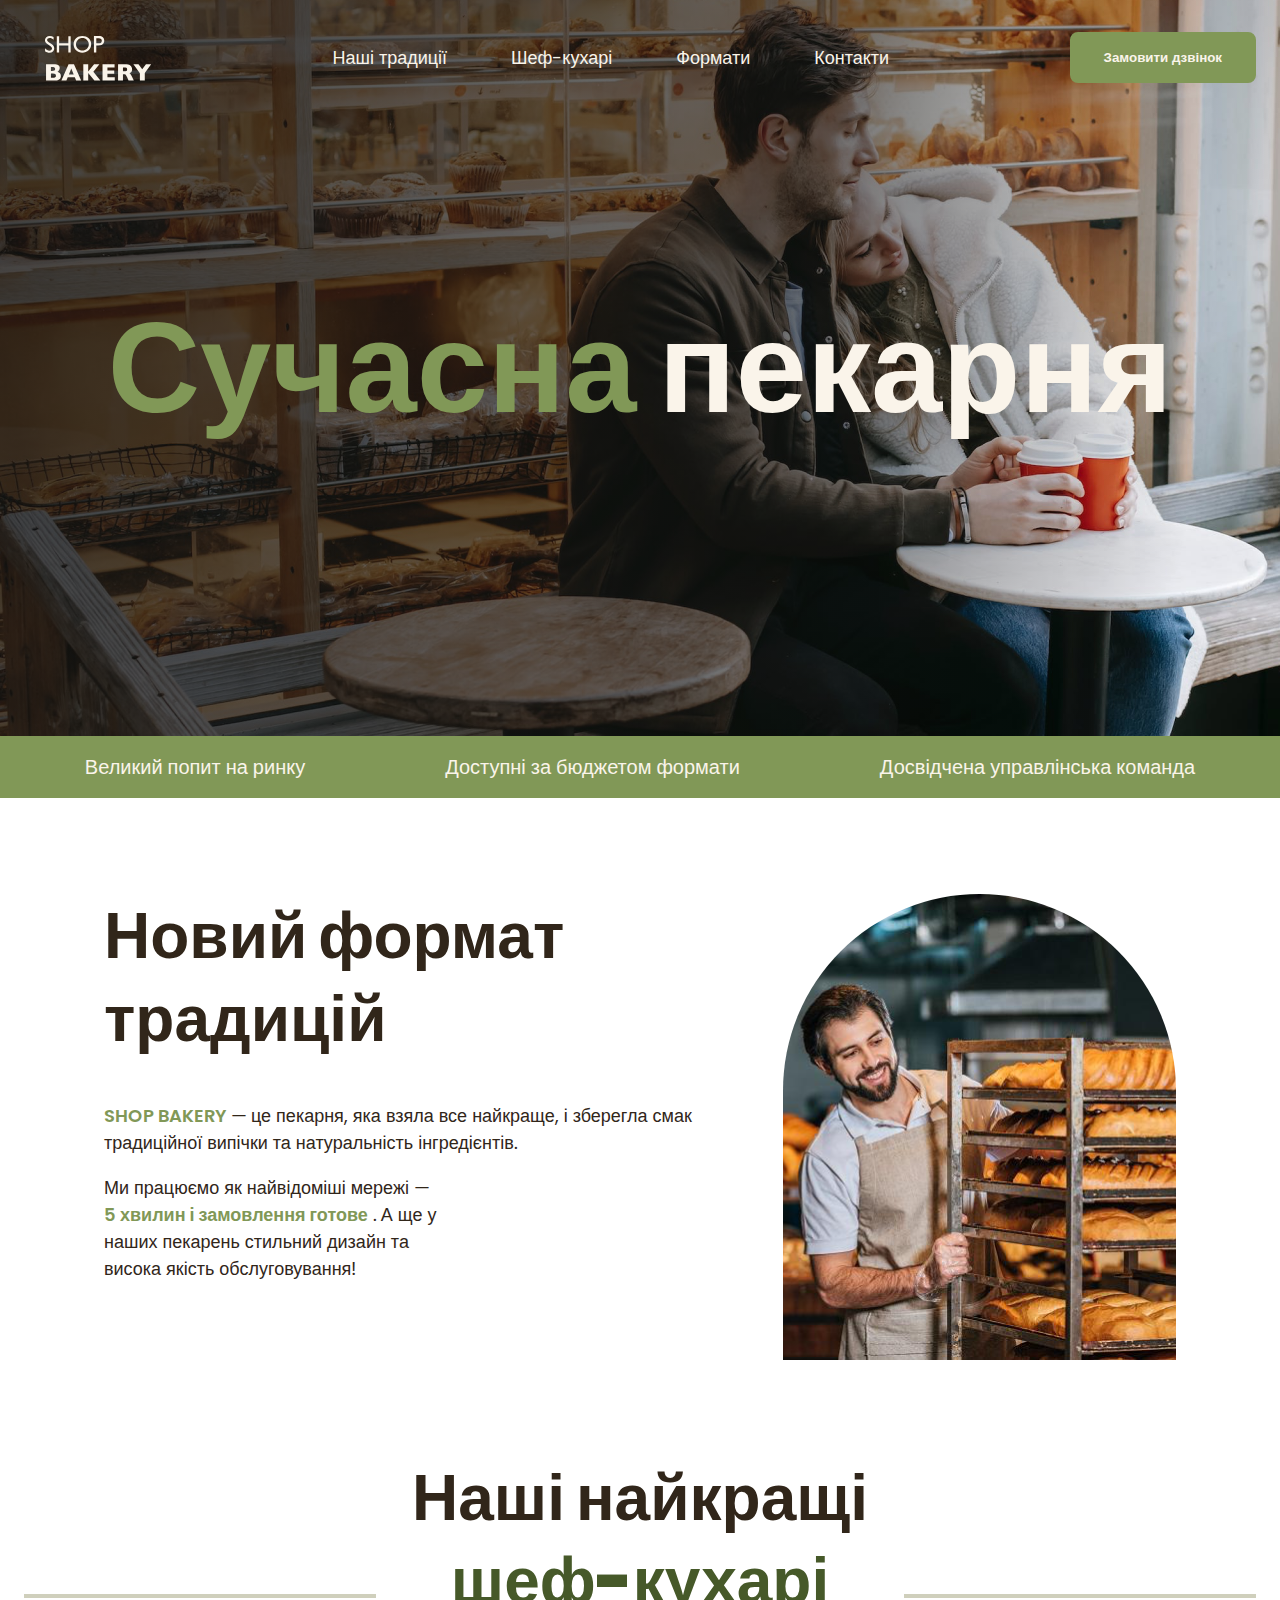
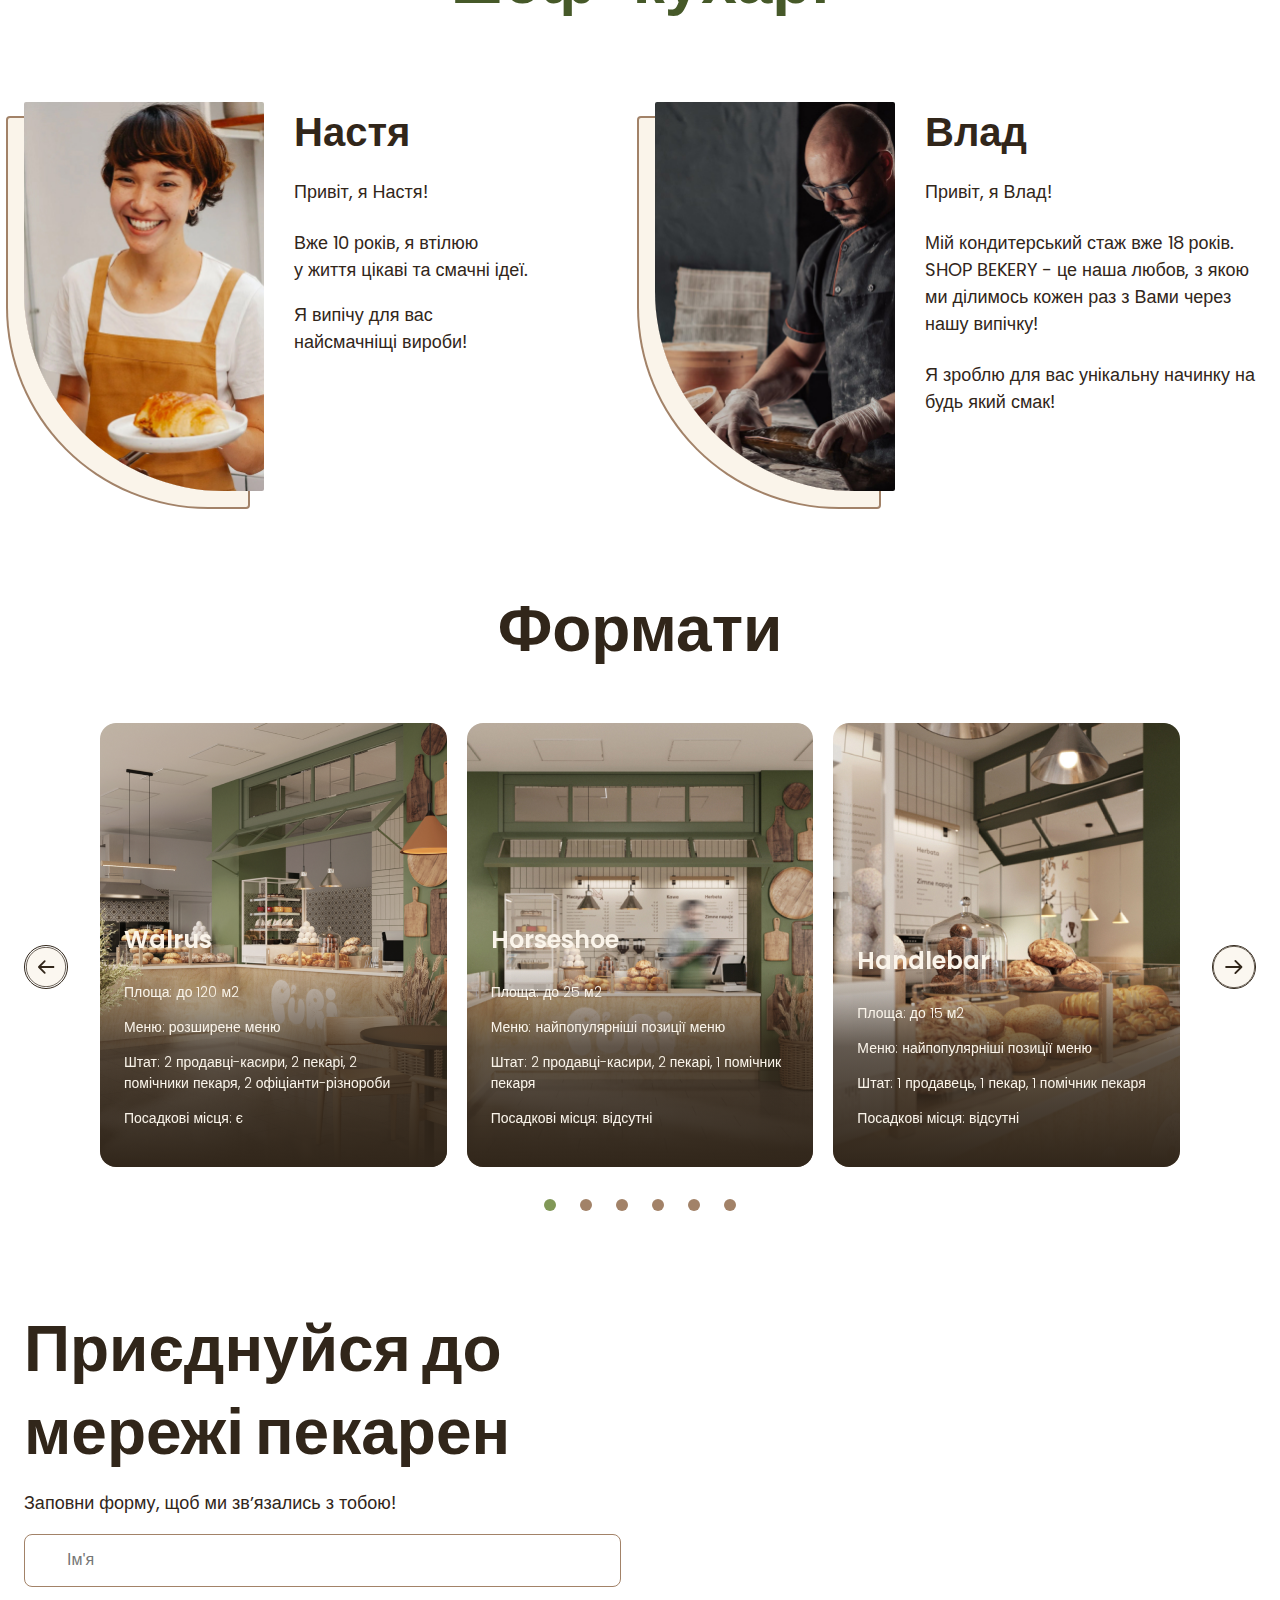
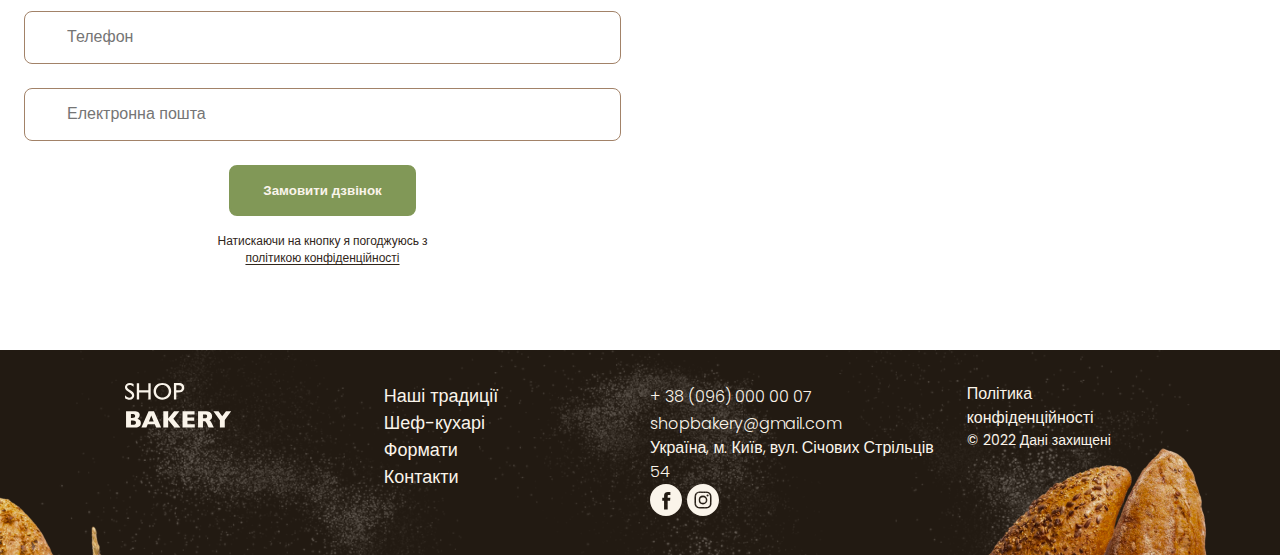
==== commit 1fd8830e: "22-02 моб меню заработало" ====
--- a/index.html
+++ b/index.html
@@ -20,6 +20,7 @@
               <img src="./images/logo.svg" alt="Логотип Сучmасної пекарні" />
             </a>
             <ul class="header__menu">
+              <!-- menu -->
               <li>
                 <a class="link" href="#traditions-section">Наші традиції</a>
               </li>
@@ -37,7 +38,10 @@
             </svg>
           </button>
           <div class="mobile-menu">
-            <button class="mobile-menu__btn-close menu-btn-close" type="button">
+            <button
+              class="mobile-menu__btn-close button menu-btn-close"
+              type="button"
+            >
               <svg width="24" height="24">
                 <use href="./images/icons.svg#icon-close"></use>
               </svg>
@@ -50,22 +54,22 @@
             </a>
             <ul class="mobile-menu__list">
               <li>
-                <a class="mobile-menu__link" href="#traditions-section">
-                  Наші традиції
-                </a>
+                <a class="mobile-menu__link" href="#traditions-section"
+                  >Наші традиції</a
+                >
               </li>
               <li>
-                <a class="mobile-menu__link" href="#chefs-section">
-                  Шеф-кухарі
-                </a>
+                <a class="mobile-menu__link" href="#chefs-section"
+                  >Шеф-кухарі</a
+                >
               </li>
               <li>
                 <a class="mobile-menu__link" href="#formats-section">Формати</a>
               </li>
               <li>
-                <a class="mobile-menu__link" href="#contact-section">
-                  Контакти
-                </a>
+                <a class="mobile-menu__link" href="#contact-section"
+                  >Контакти</a
+                >
               </li>
             </ul>
           </div>
--- a/css/main.min.css
+++ b/css/main.min.css
@@ -1 +1 @@
-@font-face{font-display:swap;font-family:"Poppins";font-weight:300;src:url("../fonts/poppins-v20-latin-300.woff2") format("woff2")}@font-face{font-display:swap;font-family:"Poppins";font-weight:400;src:url("../fonts/poppins-v20-latin-regular.woff2") format("woff2")}@font-face{font-display:swap;font-family:"Poppins";font-weight:600;src:url("../fonts/poppins-v20-latin-600.woff2") format("woff2")}@font-face{font-display:swap;font-family:"Poppins";font-weight:900;src:url("../fonts/poppins-v20-latin-900.woff2") format("woff2")}.text-brand{color:var(--color-brand-normal)}.text-brand-dark{color:var(--color-brand-dark)}.text-bold{font-weight:600}.text-uppercase{text-transform:uppercase}.visualy-hidden{position:absolute;left:-10000px;top:auto;width:1px;height:1px;overflow:hidden}:root{--color-brand-normal: #819857;--color-brand-light: #cfcfbc;--color-brand-dark: #465929;--color-primary-dark: #31261a;--color-primary-light: #faf4ea;--color-secondary-dark: #a28268}*,*::after,*::before{-webkit-box-sizing:border-box;box-sizing:border-box}body{color:var(--color-primary-dark);border-color:var(--color-primary-light);font-family:"Poppins",sans-serif;font-size:16px;font-weight:300;line-height:1.5;margin:0}body img{display:block;max-width:100%;height:auto;-o-object-fit:cover;object-fit:cover}@media screen and (min-width: 1280px){body{font-size:18px;font-weight:400}}h1,h2,h3,h4,h5,h6,p{margin-top:0}a{display:inline-block}address{font-style:normal}ul{list-style-type:none;padding:0;margin:0}.button{display:block;padding:16px 32px;color:var(--color-primary-light);font-weight:600;background-color:var(--color-brand-normal);border:2px solid var(--color-brand-normal);border-radius:8px;cursor:pointer}.button:hover{color:var(--color-brand-dark);background-color:var(--color-primary-light)}@media screen and (min-width: 768px){.button{padding:16px 32px}}.carousel-button{width:44px;height:44px;display:-webkit-box;display:-ms-flexbox;display:flex;-webkit-box-align:center;-ms-flex-align:center;align-items:center;-webkit-box-pack:center;-ms-flex-pack:center;justify-content:center;-ms-flex-negative:0;flex-shrink:0;fill:var(--color-primary-dark);background-color:rgba(0,0,0,0);border-radius:50%;border:1px solid var(--color-primary-dark);cursor:pointer;padding:0}.carousel-button:hover{fill:var(--color-primary-light);background-color:var(--color-primary-dark)}.carousel-button.next{-webkit-transform:rotate(0.5turn);transform:rotate(0.5turn)}.chef-card{display:-webkit-box;display:-ms-flexbox;display:flex;-webkit-box-align:start;-ms-flex-align:start;align-items:flex-start;gap:16px}@media screen and (min-width: 1280px){.chef-card{gap:30px}}.chef-card__photo{width:140px;border-radius:2px 2px 2px 200px;-webkit-box-shadow:-8px 8px 0 0 var(--color-primary-light),-8px 8px 0 2px var(--color-secondary-dark);box-shadow:-8px 8px 0 0 var(--color-primary-light),-8px 8px 0 2px var(--color-secondary-dark)}@media screen and (min-width: 1280px){.chef-card__photo{width:240px;-webkit-box-shadow:-16px 16px 0 0 var(--color-primary-light),-16px 16px 0 2px var(--color-secondary-dark);box-shadow:-16px 16px 0 0 var(--color-primary-light),-16px 16px 0 2px var(--color-secondary-dark)}}.chef-card__title{margin-bottom:16px;font-size:24px;font-weight:600}@media screen and (min-width: 768px){.chef-card__title{font-size:40px}}.chef-card__text{font-size:14px;margin-bottom:24px}@media screen and (min-width: 768px){.chef-card__text{font-size:18px}}.chef-card__text:last-child{margin-bottom:0}.format-card{position:relative;display:-webkit-box;display:-ms-flexbox;display:flex;-webkit-box-orient:vertical;-webkit-box-direction:normal;-ms-flex-direction:column;flex-direction:column;-webkit-box-pack:end;-ms-flex-pack:end;justify-content:flex-end;height:444px;padding:24px;border-radius:16px;background-image:-webkit-gradient(linear, left top, left bottom, color-stop(55.21%, rgba(49, 38, 26, 0)), color-stop(72.92%, rgba(46, 35, 24, 0.71)), to(var(--color-primary-dark)));background-image:linear-gradient(180deg, rgba(49, 38, 26, 0) 55.21%, rgba(46, 35, 24, 0.71) 72.92%, var(--color-primary-dark) 100%);overflow:hidden}.format-card__image{position:absolute;top:0;left:0;width:100%;height:100%;z-index:-1}.format-card__title{color:var(--color-primary-light);font-size:24px;font-weight:600}.format-card__text{font-size:14px;font-weight:300;color:var(--color-primary-light)}.input{position:relative}.input__label{position:absolute;left:42px;top:16px}.input__control{padding:16px 42px;width:100%;font-size:16px;line-height:1.17;border-radius:8px;border:1px solid var(--color-secondary-dark);background-color:rgba(0,0,0,0)}.input:focus{border-color:var(--color-brand-normal);outline:none}.input::-webkit-input-placeholder{color:var(--color-secondary-dark);font-size:16px;line-height:1.17}.input::-moz-placeholder{color:var(--color-secondary-dark);font-size:16px;line-height:1.17}.input:-ms-input-placeholder{color:var(--color-secondary-dark);font-size:16px;line-height:1.17}.input::-ms-input-placeholder{color:var(--color-secondary-dark);font-size:16px;line-height:1.17}.input::placeholder{color:var(--color-secondary-dark);font-size:16px;line-height:1.17}.input:focus::-webkit-input-placeholder{color:var(--color-primary-dark)}.input:focus::-moz-placeholder{color:var(--color-primary-dark)}.input:focus:-ms-input-placeholder{color:var(--color-primary-dark)}.input:focus::-ms-input-placeholder{color:var(--color-primary-dark)}.input:focus::placeholder{color:var(--color-primary-dark)}.link{color:var(--color-primary-light);text-decoration:none;-webkit-transition:color .3s;transition:color .3s}.link:hover{color:var(--color-brand-normal)}.pagination{display:-webkit-box;display:-ms-flexbox;display:flex;-webkit-box-align:center;-ms-flex-align:center;align-items:center;gap:24px;-webkit-box-pack:center;-ms-flex-pack:center;justify-content:center}.pagination__button{width:12px;height:12px;padding:0;background-color:var(--color-secondary-dark);border-radius:50%}.pagination__button--active{background-color:var(--color-brand-normal)}.advantages-section{padding:16px 0}@media screen and (min-width: 768px){.advantages-section{background-color:var(--color-brand-normal)}}.advantages-section__list{display:-webkit-box;display:-ms-flexbox;display:flex;-webkit-box-orient:vertical;-webkit-box-direction:normal;-ms-flex-direction:column;flex-direction:column;gap:16px;background-color:var(--color-brand-light);border-radius:24px;padding:24px 40px}@media screen and (min-width: 768px){.advantages-section__list{-webkit-box-orient:horizontal;-webkit-box-direction:normal;-ms-flex-direction:row;flex-direction:row;-webkit-box-pack:center;-ms-flex-pack:center;justify-content:center;gap:140px;background-color:rgba(0,0,0,0);border-radius:0;padding:0}}.advantages-section__item{color:var(--color-primary-dark);font-size:14px;font-weight:300}@media screen and (min-width: 768px){.advantages-section__item{color:var(--color-primary-light);font-size:20px}}.chefs-section__title{position:relative;margin:0 auto 24px}@media screen and (min-width: 1280px){.chefs-section__title{margin-bottom:80px}}.chefs-section__title::after,.chefs-section__title::before{display:none;position:absolute;bottom:24px;width:352px;border:2px solid var(--color-brand-light);content:""}@media screen and (min-width: 1280px){.chefs-section__title::after,.chefs-section__title::before{display:block}}.chefs-section__title::before{left:0}.chefs-section__title::after{right:0}.chefs-section__list{display:-webkit-box;display:-ms-flexbox;display:flex;-webkit-box-orient:vertical;-webkit-box-direction:normal;-ms-flex-direction:column;flex-direction:column;-ms-flex-wrap:wrap;flex-wrap:wrap;gap:20px}@media screen and (min-width: 768px){.chefs-section__list{gap:40px 30px;-webkit-box-orient:horizontal;-webkit-box-direction:normal;-ms-flex-direction:row;flex-direction:row}}@media screen and (min-width: 768px){.chefs-section__item{-ms-flex-preferred-size:calc((100% - 30px)/2);flex-basis:calc((100% - 30px)/2)}}.contact-section{padding-bottom:96px}.contact-section__container{display:-webkit-box;display:-ms-flexbox;display:flex;-webkit-box-orient:vertical;-webkit-box-direction:normal;-ms-flex-direction:column;flex-direction:column;gap:24px}@media screen and (min-width: 768px){.contact-section__container{-webkit-box-orient:horizontal;-webkit-box-direction:normal;-ms-flex-direction:row;flex-direction:row;gap:32px}}.contact-section__title{margin-bottom:16px}.contact-section__form-field{margin-bottom:16px}@media screen and (min-width: 768px){.contact-section__form-field{margin-bottom:24px}}.contact-section__button{display:block;margin:0 auto 16px}.contact-section__map{-ms-flex-negative:0;flex-shrink:0;height:176px;margin:0 -44px;border:none;border-radius:16px}@media screen and (min-width: 768px){.contact-section__map{margin:auto;width:360px;height:500px}}@media screen and (min-width: 1280px){.contact-section__map{width:603px;height:595px}}.container{width:100%;max-width:1288px;margin:0 auto;padding:0 24px}.footer{padding:32px 0;position:relative;background-color:var(--color-primary-dark);background-image:url("../images/footer-background.png");background-repeat:no-repeat;background-size:cover;background-position:center}.footer::before,.footer::after{position:absolute;background-repeat:no-repeat;bottom:0;content:""}.footer::before{width:180px;height:90px;left:0;background-image:url("../images/decor-bread-small.png")}.footer::after{width:380px;height:190px;right:0;background-image:url("../images/decor-bread-large.png")}.footer__container{display:-webkit-box;display:-ms-flexbox;display:flex;-webkit-box-orient:vertical;-webkit-box-direction:normal;-ms-flex-direction:column;flex-direction:column;gap:20px;padding-left:100px;padding-right:100px}@media screen and (min-width: 768px){.footer__container{-webkit-box-orient:horizontal;-webkit-box-direction:normal;-ms-flex-direction:row;flex-direction:row}}.footer__nav,.footer__address{display:-webkit-box;display:-ms-flexbox;display:flex;-webkit-box-orient:vertical;-webkit-box-direction:normal;-ms-flex-direction:column;flex-direction:column;gap:20px;text-align:center}@media screen and (min-width: 768px){.footer__nav,.footer__address{-webkit-box-orient:horizontal;-webkit-box-direction:normal;-ms-flex-direction:row;flex-direction:row;-ms-flex-preferred-size:50%;flex-basis:50%;text-align:left}}.footer__logo,.footer__menu{-webkit-box-flex:1;-ms-flex-positive:1;flex-grow:1}.footer__address-list,.footer__address-info{-webkit-box-flex:1;-ms-flex-positive:1;flex-grow:1}.footer__address-link{color:var(--color-primary-light);font-size:16px;font-weight:300;text-decoration:none}.footer__address-link:hover{color:var(--color-brand-normal)}.footer__adress-icon{fill:var(--color-primary-light)}.footer__adress-icon:hover{fill:var(--color-brand-normal);stroke:blue}.footer__address-copyright{font-size:14px;color:var(--color-primary-light)}.form-terms{margin:0 auto;max-width:220px;text-align:center;font-size:12px;font-weight:500;line-height:1.46}.form-terms__link{color:var(--color-primary-dark);text-underline-offset:2px}.formats-section__slider{display:-webkit-box;display:-ms-flexbox;display:flex;-webkit-box-align:center;-ms-flex-align:center;align-items:center;gap:32px}.formats-section__container{overflow:hidden}.formats-section__list{margin-bottom:32px}.formats-section__button{display:none}@media screen and (min-width: 768px){.formats-section__button{display:-webkit-box;display:-ms-flexbox;display:flex}}.header{position:absolute;top:0;left:0;width:100%;padding-top:16px;padding-left:20px}@media screen and (min-width: 1280px){.header{padding-top:32px}}.header__container{display:-webkit-box;display:-ms-flexbox;display:flex;-webkit-box-align:center;-ms-flex-align:center;align-items:center;max-width:1240px;-webkit-box-pack:center;-ms-flex-pack:center;justify-content:center;gap:40px}.header__nav{display:-webkit-box;display:-ms-flexbox;display:flex;-webkit-box-align:center;-ms-flex-align:center;align-items:center;-webkit-box-flex:1;-ms-flex-positive:1;flex-grow:1;gap:40px}.header__menu{display:none}@media screen and (min-width: 1280px){.header__menu{display:-webkit-box;display:-ms-flexbox;display:flex;gap:64px;-webkit-box-flex:1;-ms-flex-positive:1;flex-grow:1;-webkit-box-pack:center;-ms-flex-pack:center;justify-content:center}}.header__button{display:none}@media screen and (min-width: 1280px){.header__button{display:block}}.header__burger{background-color:rgba(0,0,0,0);border:none;width:24px;height:24px;padding:0;fill:var(--color-primary-light);padding-right:8%}@media screen and (min-width: 1280px){.header__burger{display:none}}.hero-section{padding:124px 0;background-image:linear-gradient(103deg, rgba(18, 18, 17, 0.78) 2.03%, rgba(18, 18, 17, 0.6) 58.46%, rgba(18, 18, 17, 0) 90.36%),url("../images/hero-section-background.jpg");background-repeat:no-repeat;background-position:center top;background-size:cover}@media screen and (min-width: 1280px){.hero-section{padding:272px 0}}@media screen and (min-device-pixel-ratio: 2),(-webkit-min-device-pixel-ratio: 2),(min-resolution: 192dpi),(min-resolution: 2dppx){.hero-section{background-image:linear-gradient(103deg, rgba(18, 18, 17, 0.78) 2.03%, rgba(18, 18, 17, 0.6) 58.46%, rgba(18, 18, 17, 0) 90.36%),url("../images/hero-section-background@2x.jpg")}}.hero-section__title{margin-bottom:48px;color:var(--color-primary-light);text-align:center;font-size:67px;line-height:1;font-weight:900}@media screen and (min-width: 1280px){.hero-section__title{font-size:128px;line-height:1.5;margin-bottom:0}}.hero-section__button{margin:0 auto}@media screen and (min-width: 1280px){.hero-section__button{display:none}}.mobile-menu{position:fixed;top:0;left:0;z-index:2;width:100%;height:100%;padding:16px 24px;background-color:var(--color-primary-light);-webkit-transform:translateX(100%);transform:translateX(100%);-webkit-transition:.3s;transition:.3s}.mobile-menu::after{position:absolute;bottom:0;right:0;width:180px;height:240px;background-image:url("../../images/decor-bread-shtamp.png");content:""}.mobile-menu.is-open{-webkit-transform:translateX(0);transform:translateX(0)}.mobile-menu__btn-close{position:absolute;top:16px;right:24px;display:-webkit-box;display:-ms-flexbox;display:flex;-webkit-box-align:center;-ms-flex-align:center;align-items:center;-webkit-box-pack:center;-ms-flex-pack:center;justify-content:center;padding:0;fill:#000;stroke:var(--color-primary-dark);background-color:rgba(0,0,0,0);border:none;cursor:pointer}.mobile-menu__logo{margin-bottom:32px}.mobile-menu__list{display:-webkit-box;display:-ms-flexbox;display:flex;-webkit-box-orient:vertical;-webkit-box-direction:normal;-ms-flex-direction:column;flex-direction:column;gap:16px}.mobile-menu__link{color:var(--color-primary-dark);font-size:14px;line-height:1.5;text-decoration:none}.mobile-menu__link:hover{color:var(--color-brand-normal)}.backdrop{position:fixed;top:0;left:0;right:0;bottom:0;display:-webkit-box;display:-ms-flexbox;display:flex;-webkit-box-align:center;-ms-flex-align:center;align-items:center;-webkit-box-pack:center;-ms-flex-pack:center;justify-content:center;padding:20px 0;background-color:rgba(0,0,0,.5);-webkit-transition:opacity .3s,visibility .3s;transition:opacity .3s,visibility .3s}.backdrop.is-hidden{opacity:0;visibility:hidden;pointer-events:none}.modal{position:relative;width:100%;max-width:880px;height:100%;max-height:880px;background-color:var(--color-primary-light);border-radius:32px;padding:48px;overflow-y:auto}@media screen and (min-width: 768px){.modal{padding:128px}}.modal__btn-close{position:absolute;top:40px;right:40px;background-color:rgba(0,0,0,0);border-color:rgba(0,0,0,0)}.modal__form-field{margin-bottom:32px}.modal__button{margin:0 auto 24px}.modal::after{position:absolute;bottom:0;right:10px;width:180px;height:240px;content:"";background-image:url("../../images/decor-bread-shtamp.png")}.section{padding:20px 0}@media screen and (min-width: 768px){.section{padding:48px 0}}.section__title{font-size:32px;font-weight:900;line-height:1.5}@media screen and (min-width: 768px){.section__title{font-size:64px;line-height:1.3}}.section__title--centered{text-align:center}.traditions-section{padding-top:40px}@media screen and (min-width: 768px){.traditions-section{padding-top:96px}}.traditions-section__container{display:-webkit-box;display:-ms-flexbox;display:flex;-webkit-box-pack:center;-ms-flex-pack:center;justify-content:center;gap:40px;max-width:1205px;-webkit-box-align:start;-ms-flex-align:start;align-items:flex-start;margin:0 80px}.traditions-section__content{max-width:710px}.traditions-section__title{margin-bottom:42px}.traditions-section__image{display:none;border-radius:400px 400px 0px 0px}@media screen and (min-width: 768px){.traditions-section__image{display:block}}.traditions-section__text--limited{max-width:340px}/*# sourceMappingURL=main.min.css.map */+@font-face{font-display:swap;font-family:"Poppins";font-weight:300;src:url("../fonts/poppins-v20-latin-300.woff2") format("woff2")}@font-face{font-display:swap;font-family:"Poppins";font-weight:400;src:url("../fonts/poppins-v20-latin-regular.woff2") format("woff2")}@font-face{font-display:swap;font-family:"Poppins";font-weight:600;src:url("../fonts/poppins-v20-latin-600.woff2") format("woff2")}@font-face{font-display:swap;font-family:"Poppins";font-weight:900;src:url("../fonts/poppins-v20-latin-900.woff2") format("woff2")}.text-brand{color:var(--color-brand-normal)}.text-brand-dark{color:var(--color-brand-dark)}.text-bold{font-weight:600}.text-uppercase{text-transform:uppercase}.visualy-hidden{position:absolute;left:-10000px;top:auto;width:1px;height:1px;overflow:hidden}:root{--color-brand-normal: #819857;--color-brand-light: #cfcfbc;--color-brand-dark: #465929;--color-primary-dark: #31261a;--color-primary-light: #faf4ea;--color-secondary-dark: #a28268}*,*::after,*::before{-webkit-box-sizing:border-box;box-sizing:border-box}body{color:var(--color-primary-dark);border-color:var(--color-primary-light);font-family:"Poppins",sans-serif;font-size:16px;font-weight:300;line-height:1.5;margin:0}body img{display:block;max-width:100%;height:auto;-o-object-fit:cover;object-fit:cover}@media screen and (min-width: 1280px){body{font-size:18px;font-weight:400}}h1,h2,h3,h4,h5,h6,p{margin-top:0}a{display:inline-block}address{font-style:normal}ul{list-style-type:none;padding:0;margin:0}.button{display:block;padding:16px 32px;color:var(--color-primary-light);font-weight:600;background-color:var(--color-brand-normal);border:2px solid var(--color-brand-normal);border-radius:8px;cursor:pointer}.button:hover{color:var(--color-brand-dark);background-color:var(--color-primary-light)}@media screen and (min-width: 768px){.button{padding:16px 32px}}.carousel-button{width:44px;height:44px;display:-webkit-box;display:-ms-flexbox;display:flex;-webkit-box-align:center;-ms-flex-align:center;align-items:center;-webkit-box-pack:center;-ms-flex-pack:center;justify-content:center;-ms-flex-negative:0;flex-shrink:0;fill:var(--color-primary-dark);background-color:rgba(0,0,0,0);border-radius:50%;border:1px solid var(--color-primary-dark);cursor:pointer;padding:0}.carousel-button:hover{fill:var(--color-primary-light);background-color:var(--color-primary-dark)}.carousel-button.next{-webkit-transform:rotate(0.5turn);transform:rotate(0.5turn)}.carousel-arrow{fill:var(--color-primary-dark)}.chef-card{display:-webkit-box;display:-ms-flexbox;display:flex;-webkit-box-align:start;-ms-flex-align:start;align-items:flex-start;gap:16px}@media screen and (min-width: 1280px){.chef-card{gap:30px}}.chef-card__photo{width:140px;border-radius:2px 2px 2px 200px;-webkit-box-shadow:-8px 8px 0 0 var(--color-primary-light),-8px 8px 0 2px var(--color-secondary-dark);box-shadow:-8px 8px 0 0 var(--color-primary-light),-8px 8px 0 2px var(--color-secondary-dark)}@media screen and (min-width: 1280px){.chef-card__photo{width:240px;-webkit-box-shadow:-16px 16px 0 0 var(--color-primary-light),-16px 16px 0 2px var(--color-secondary-dark);box-shadow:-16px 16px 0 0 var(--color-primary-light),-16px 16px 0 2px var(--color-secondary-dark)}}.chef-card__title{margin-bottom:16px;font-size:24px;font-weight:600}@media screen and (min-width: 768px){.chef-card__title{font-size:40px}}.chef-card__text{font-size:14px;margin-bottom:24px}@media screen and (min-width: 768px){.chef-card__text{font-size:18px}}.chef-card__text:last-child{margin-bottom:0}.format-card{position:relative;display:-webkit-box;display:-ms-flexbox;display:flex;-webkit-box-orient:vertical;-webkit-box-direction:normal;-ms-flex-direction:column;flex-direction:column;-webkit-box-pack:end;-ms-flex-pack:end;justify-content:flex-end;height:444px;padding:24px;border-radius:16px;background-image:-webkit-gradient(linear, left top, left bottom, color-stop(55.21%, rgba(49, 38, 26, 0)), color-stop(72.92%, rgba(46, 35, 24, 0.71)), to(var(--color-primary-dark)));background-image:linear-gradient(180deg, rgba(49, 38, 26, 0) 55.21%, rgba(46, 35, 24, 0.71) 72.92%, var(--color-primary-dark) 100%);overflow:hidden}.format-card__image{position:absolute;top:0;left:0;width:100%;height:100%;z-index:-1}.format-card__title{color:var(--color-primary-light);font-size:24px;font-weight:600}.format-card__text{font-size:14px;font-weight:300;color:var(--color-primary-light)}.input{position:relative}.input__label{position:absolute;left:42px;top:16px}.input__control{padding:16px 42px;width:100%;font-size:16px;line-height:1.17;border-radius:8px;border:1px solid var(--color-secondary-dark);background-color:rgba(0,0,0,0)}.input:focus{border-color:var(--color-brand-normal);outline:none}.input::-webkit-input-placeholder{color:var(--color-secondary-dark);font-size:16px;line-height:1.17}.input::-moz-placeholder{color:var(--color-secondary-dark);font-size:16px;line-height:1.17}.input:-ms-input-placeholder{color:var(--color-secondary-dark);font-size:16px;line-height:1.17}.input::-ms-input-placeholder{color:var(--color-secondary-dark);font-size:16px;line-height:1.17}.input::placeholder{color:var(--color-secondary-dark);font-size:16px;line-height:1.17}.input:focus::-webkit-input-placeholder{color:var(--color-primary-dark)}.input:focus::-moz-placeholder{color:var(--color-primary-dark)}.input:focus:-ms-input-placeholder{color:var(--color-primary-dark)}.input:focus::-ms-input-placeholder{color:var(--color-primary-dark)}.input:focus::placeholder{color:var(--color-primary-dark)}.link{color:var(--color-primary-light);text-decoration:none;-webkit-transition:color .3s;transition:color .3s}.link:hover{color:var(--color-brand-normal)}.pagination{display:-webkit-box;display:-ms-flexbox;display:flex;-webkit-box-align:center;-ms-flex-align:center;align-items:center;gap:24px;-webkit-box-pack:center;-ms-flex-pack:center;justify-content:center}.pagination__button{width:12px;height:12px;padding:0;background-color:var(--color-secondary-dark);border-radius:50%}.pagination__button--active{background-color:var(--color-brand-normal)}.advantages-section{padding:16px 0}@media screen and (min-width: 768px){.advantages-section{background-color:var(--color-brand-normal)}}.advantages-section__list{display:-webkit-box;display:-ms-flexbox;display:flex;-webkit-box-orient:vertical;-webkit-box-direction:normal;-ms-flex-direction:column;flex-direction:column;gap:16px;background-color:var(--color-brand-light);border-radius:24px;padding:24px 40px}@media screen and (min-width: 768px){.advantages-section__list{-webkit-box-orient:horizontal;-webkit-box-direction:normal;-ms-flex-direction:row;flex-direction:row;-webkit-box-pack:center;-ms-flex-pack:center;justify-content:center;gap:140px;background-color:rgba(0,0,0,0);border-radius:0;padding:0}}.advantages-section__item{color:var(--color-primary-dark);font-size:14px;font-weight:300}@media screen and (min-width: 768px){.advantages-section__item{color:var(--color-primary-light);font-size:20px}}.chefs-section__title{position:relative;margin:0 auto 24px}@media screen and (min-width: 1280px){.chefs-section__title{margin-bottom:80px}}.chefs-section__title::after,.chefs-section__title::before{display:none;position:absolute;bottom:24px;width:352px;border:2px solid var(--color-brand-light);content:""}@media screen and (min-width: 1280px){.chefs-section__title::after,.chefs-section__title::before{display:block}}.chefs-section__title::before{left:0}.chefs-section__title::after{right:0}.chefs-section__list{display:-webkit-box;display:-ms-flexbox;display:flex;-webkit-box-orient:vertical;-webkit-box-direction:normal;-ms-flex-direction:column;flex-direction:column;-ms-flex-wrap:wrap;flex-wrap:wrap;gap:20px}@media screen and (min-width: 768px){.chefs-section__list{gap:40px 30px;-webkit-box-orient:horizontal;-webkit-box-direction:normal;-ms-flex-direction:row;flex-direction:row}}@media screen and (min-width: 768px){.chefs-section__item{-ms-flex-preferred-size:calc((100% - 30px)/2);flex-basis:calc((100% - 30px)/2)}}.contact-section{padding-bottom:96px}.contact-section__container{display:-webkit-box;display:-ms-flexbox;display:flex;-webkit-box-orient:vertical;-webkit-box-direction:normal;-ms-flex-direction:column;flex-direction:column;gap:24px}@media screen and (min-width: 768px){.contact-section__container{-webkit-box-orient:horizontal;-webkit-box-direction:normal;-ms-flex-direction:row;flex-direction:row;gap:32px}}.contact-section__title{margin-bottom:16px}.contact-section__form-field{margin-bottom:16px}@media screen and (min-width: 768px){.contact-section__form-field{margin-bottom:24px}}.contact-section__button{display:block;margin:0 auto 16px}.contact-section__map{-ms-flex-negative:0;flex-shrink:0;height:176px;margin:0 -44px;border:none;border-radius:16px}@media screen and (min-width: 768px){.contact-section__map{margin:auto;width:360px;height:500px}}@media screen and (min-width: 1280px){.contact-section__map{width:603px;height:595px}}.container{width:100%;max-width:1288px;margin:0 auto;padding:0 24px}.footer{padding:32px 0;position:relative;background-color:var(--color-primary-dark);background-image:url("../images/footer-background.png");background-repeat:no-repeat;background-size:cover;background-position:center}.footer::before,.footer::after{position:absolute;background-repeat:no-repeat;bottom:0;content:""}.footer::before{width:180px;height:90px;left:0;background-image:url("../images/decor-bread-small.png")}.footer::after{width:380px;height:190px;right:0;background-image:url("../images/decor-bread-large.png")}.footer__container{display:-webkit-box;display:-ms-flexbox;display:flex;-webkit-box-orient:vertical;-webkit-box-direction:normal;-ms-flex-direction:column;flex-direction:column;gap:20px;padding-left:100px;padding-right:100px}@media screen and (min-width: 768px){.footer__container{-webkit-box-orient:horizontal;-webkit-box-direction:normal;-ms-flex-direction:row;flex-direction:row}}.footer__nav,.footer__address{display:-webkit-box;display:-ms-flexbox;display:flex;-webkit-box-orient:vertical;-webkit-box-direction:normal;-ms-flex-direction:column;flex-direction:column;gap:20px;text-align:center}@media screen and (min-width: 768px){.footer__nav,.footer__address{-webkit-box-orient:horizontal;-webkit-box-direction:normal;-ms-flex-direction:row;flex-direction:row;-ms-flex-preferred-size:50%;flex-basis:50%;text-align:left}}.footer__logo,.footer__menu{-webkit-box-flex:1;-ms-flex-positive:1;flex-grow:1}.footer__address-list,.footer__address-info{-webkit-box-flex:1;-ms-flex-positive:1;flex-grow:1}.footer__address-link{color:var(--color-primary-light);font-size:16px;font-weight:300;text-decoration:none}.footer__address-link:hover{color:var(--color-brand-normal)}.footer__adress-icon{fill:var(--color-primary-light)}.footer__adress-icon:hover{fill:var(--color-brand-normal);stroke:blue}.footer__address-copyright{font-size:14px;color:var(--color-primary-light)}.form-terms{margin:0 auto;max-width:220px;text-align:center;font-size:12px;font-weight:500;line-height:1.46}.form-terms__link{color:var(--color-primary-dark);text-underline-offset:2px}.formats-section__slider{display:-webkit-box;display:-ms-flexbox;display:flex;-webkit-box-align:center;-ms-flex-align:center;align-items:center;gap:32px}.formats-section__container{overflow:hidden}.formats-section__list{margin-bottom:32px}.formats-section__button{display:none}@media screen and (min-width: 768px){.formats-section__button{display:-webkit-box;display:-ms-flexbox;display:flex}}.header{position:absolute;top:0;left:0;width:100%;padding-top:16px;padding-left:20px}@media screen and (min-width: 1280px){.header{padding-top:32px}}.header__container{display:-webkit-box;display:-ms-flexbox;display:flex;-webkit-box-align:center;-ms-flex-align:center;align-items:center;max-width:1240px;-webkit-box-pack:center;-ms-flex-pack:center;justify-content:center;gap:40px}.header__nav{display:-webkit-box;display:-ms-flexbox;display:flex;-webkit-box-align:center;-ms-flex-align:center;align-items:center;-webkit-box-flex:1;-ms-flex-positive:1;flex-grow:1;gap:40px}.header__menu{display:none}@media screen and (min-width: 1280px){.header__menu{display:-webkit-box;display:-ms-flexbox;display:flex;gap:64px;-webkit-box-flex:1;-ms-flex-positive:1;flex-grow:1;-webkit-box-pack:center;-ms-flex-pack:center;justify-content:center}}.header__button{display:none}@media screen and (min-width: 1280px){.header__button{display:block}}.header__burger{background-color:rgba(0,0,0,0);border:none;width:24px;height:24px;padding:0;fill:var(--color-primary-light);padding-right:8%}@media screen and (min-width: 1280px){.header__burger{display:none}}.hero-section{padding:124px 0;background-image:linear-gradient(103deg, rgba(18, 18, 17, 0.78) 2.03%, rgba(18, 18, 17, 0.6) 58.46%, rgba(18, 18, 17, 0) 90.36%),url("../images/hero-section-background.jpg");background-repeat:no-repeat;background-position:center top;background-size:cover}@media screen and (min-width: 1280px){.hero-section{padding:272px 0}}@media screen and (min-device-pixel-ratio: 2),(-webkit-min-device-pixel-ratio: 2),(min-resolution: 192dpi),(min-resolution: 2dppx){.hero-section{background-image:linear-gradient(103deg, rgba(18, 18, 17, 0.78) 2.03%, rgba(18, 18, 17, 0.6) 58.46%, rgba(18, 18, 17, 0) 90.36%),url("../images/hero-section-background@2x.jpg")}}.hero-section__title{margin-bottom:48px;color:var(--color-primary-light);text-align:center;font-size:67px;line-height:1;font-weight:900}@media screen and (min-width: 1280px){.hero-section__title{font-size:128px;line-height:1.5;margin-bottom:0}}.hero-section__button{margin:0 auto}@media screen and (min-width: 1280px){.hero-section__button{display:none}}.mobile-menu{position:fixed;top:0;left:0;width:100%;height:100%;padding:16px 24px;background-color:var(--color-primary-light);-webkit-transform:translateX(100%);transform:translateX(100%);-webkit-transition:.3s;transition:.3s}.mobile-menu::after{position:absolute;bottom:0;right:0;width:180px;height:240px;background-image:url("../images/decor-bread-small-menu.png");content:""}.mobile-menu.is-open{-webkit-transform:translateX(0);transform:translateX(0)}.mobile-menu.is-scroll-disabled{-webkit-transform:translateX(100%);transform:translateX(100%)}.mobile-menu__btn-close{position:absolute;top:16px;right:24px;display:-webkit-box;display:-ms-flexbox;display:flex;-webkit-box-align:center;-ms-flex-align:center;align-items:center;-webkit-box-pack:center;-ms-flex-pack:center;justify-content:center;padding:0;fill:#000;stroke:var(--color-primary-dark);background-color:rgba(0,0,0,0);border:none;cursor:pointer}.mobile-menu__logo{margin-bottom:32px}.mobile-menu__list{display:-webkit-box;display:-ms-flexbox;display:flex;-webkit-box-orient:vertical;-webkit-box-direction:normal;-ms-flex-direction:column;flex-direction:column;gap:16px}.mobile-menu__link{color:var(--color-primary-dark);font-size:14px;line-height:1.5;text-decoration:none}.mobile-menu__link:hover{color:var(--color-brand-normal)}.backdrop{position:fixed;top:0;left:0;right:0;bottom:0;display:-webkit-box;display:-ms-flexbox;display:flex;-webkit-box-align:center;-ms-flex-align:center;align-items:center;-webkit-box-pack:center;-ms-flex-pack:center;justify-content:center;padding:20px 0;background-color:rgba(0,0,0,.5);-webkit-transition:opacity .3s,visibility .3s;transition:opacity .3s,visibility .3s}.backdrop.is-hidden{opacity:0;visibility:hidden;pointer-events:none}.modal{position:relative;width:100%;max-width:880px;height:100%;max-height:880px;background-color:var(--color-primary-light);border-radius:32px;padding:48px;overflow-y:auto}@media screen and (min-width: 768px){.modal{padding:128px}}.modal__btn-close{position:absolute;top:40px;right:40px;background-color:rgba(0,0,0,0);border-color:rgba(0,0,0,0)}.modal__form-field{margin-bottom:32px}.modal__button{margin:0 auto 24px}.modal::after{position:absolute;bottom:0;right:10px;width:180px;height:240px;content:"";background-image:url("../images/decor-bread-small-menu.png")}.section{padding:20px 0}@media screen and (min-width: 768px){.section{padding:48px 0}}.section__title{font-size:32px;font-weight:900;line-height:1.5}@media screen and (min-width: 768px){.section__title{font-size:64px;line-height:1.3}}.section__title--centered{text-align:center}.traditions-section{padding-top:40px}@media screen and (min-width: 768px){.traditions-section{padding-top:96px}}.traditions-section__container{display:-webkit-box;display:-ms-flexbox;display:flex;-webkit-box-pack:center;-ms-flex-pack:center;justify-content:center;gap:40px;max-width:1205px;-webkit-box-align:start;-ms-flex-align:start;align-items:flex-start;margin:0 80px}.traditions-section__content{max-width:710px}.traditions-section__title{margin-bottom:42px}.traditions-section__image{display:none;border-radius:400px 400px 0px 0px}@media screen and (min-width: 768px){.traditions-section__image{display:block}}.traditions-section__text--limited{max-width:340px}/*# sourceMappingURL=main.min.css.map */